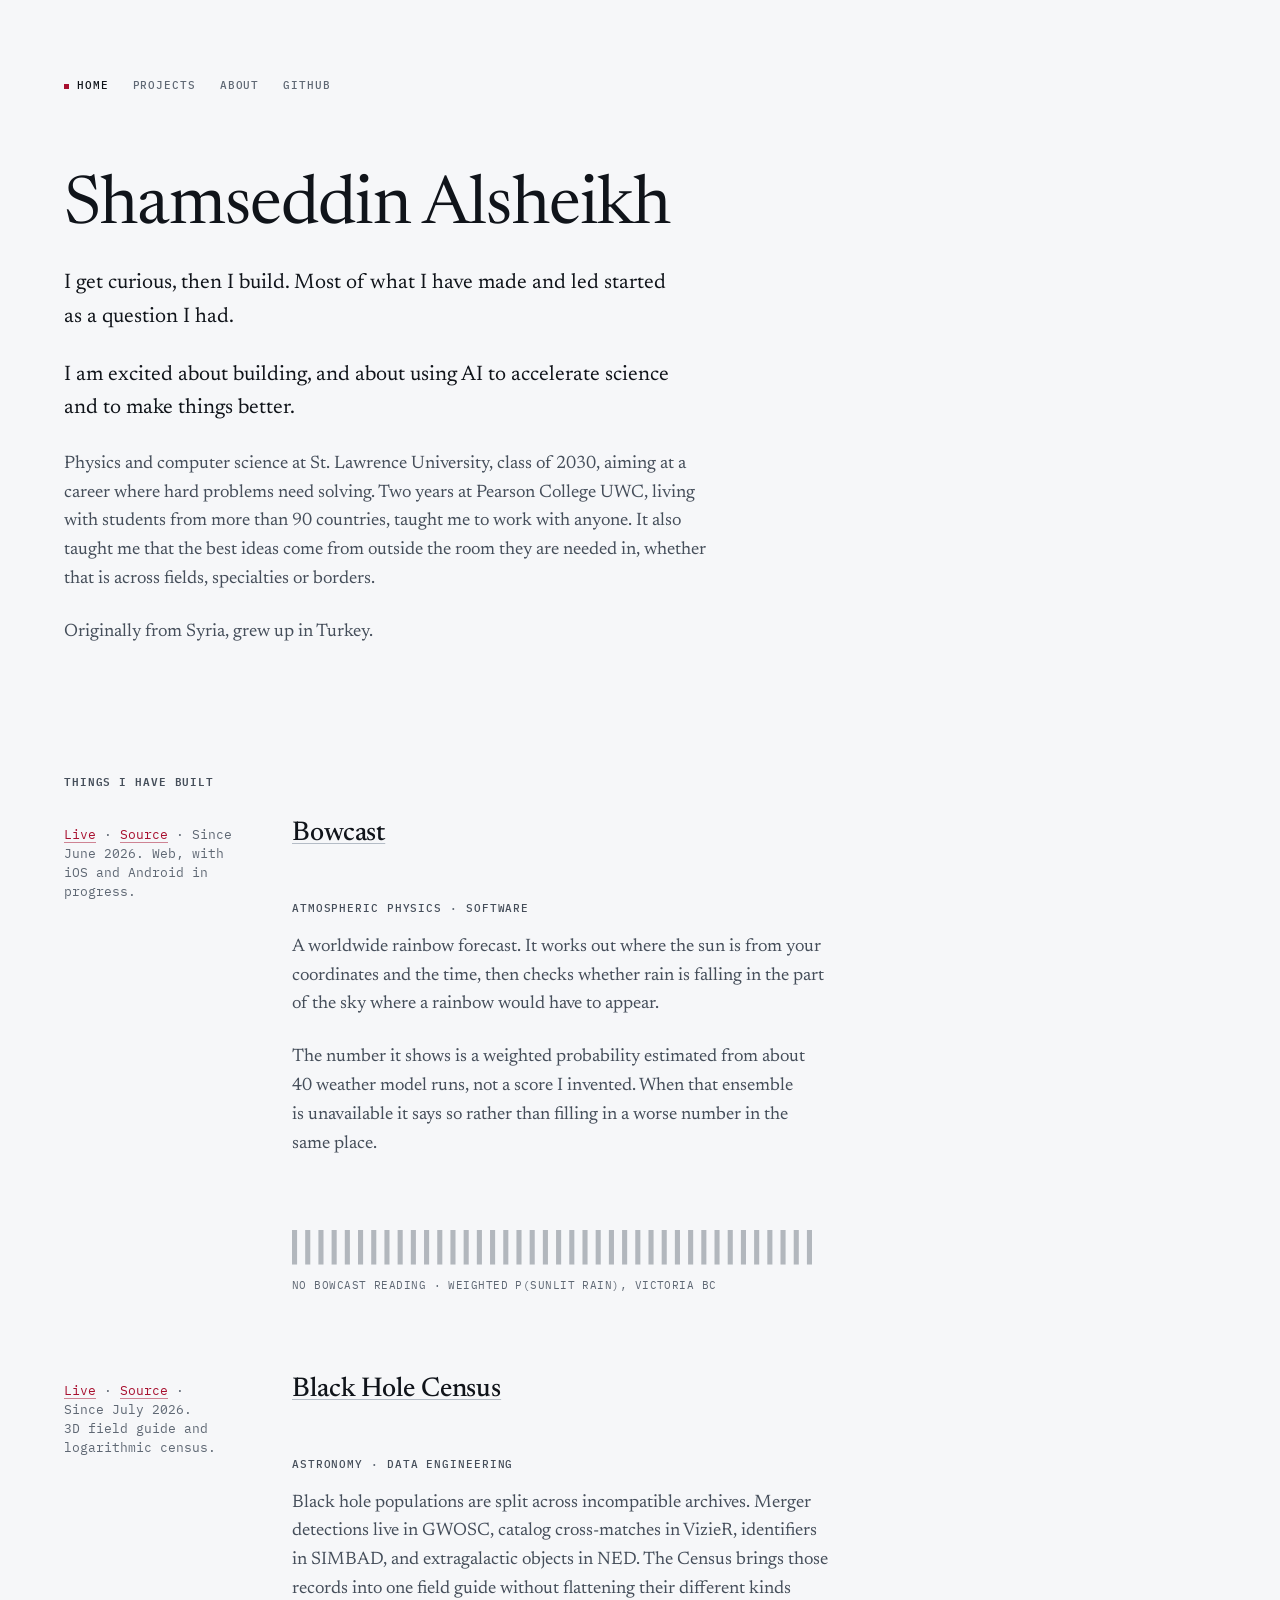
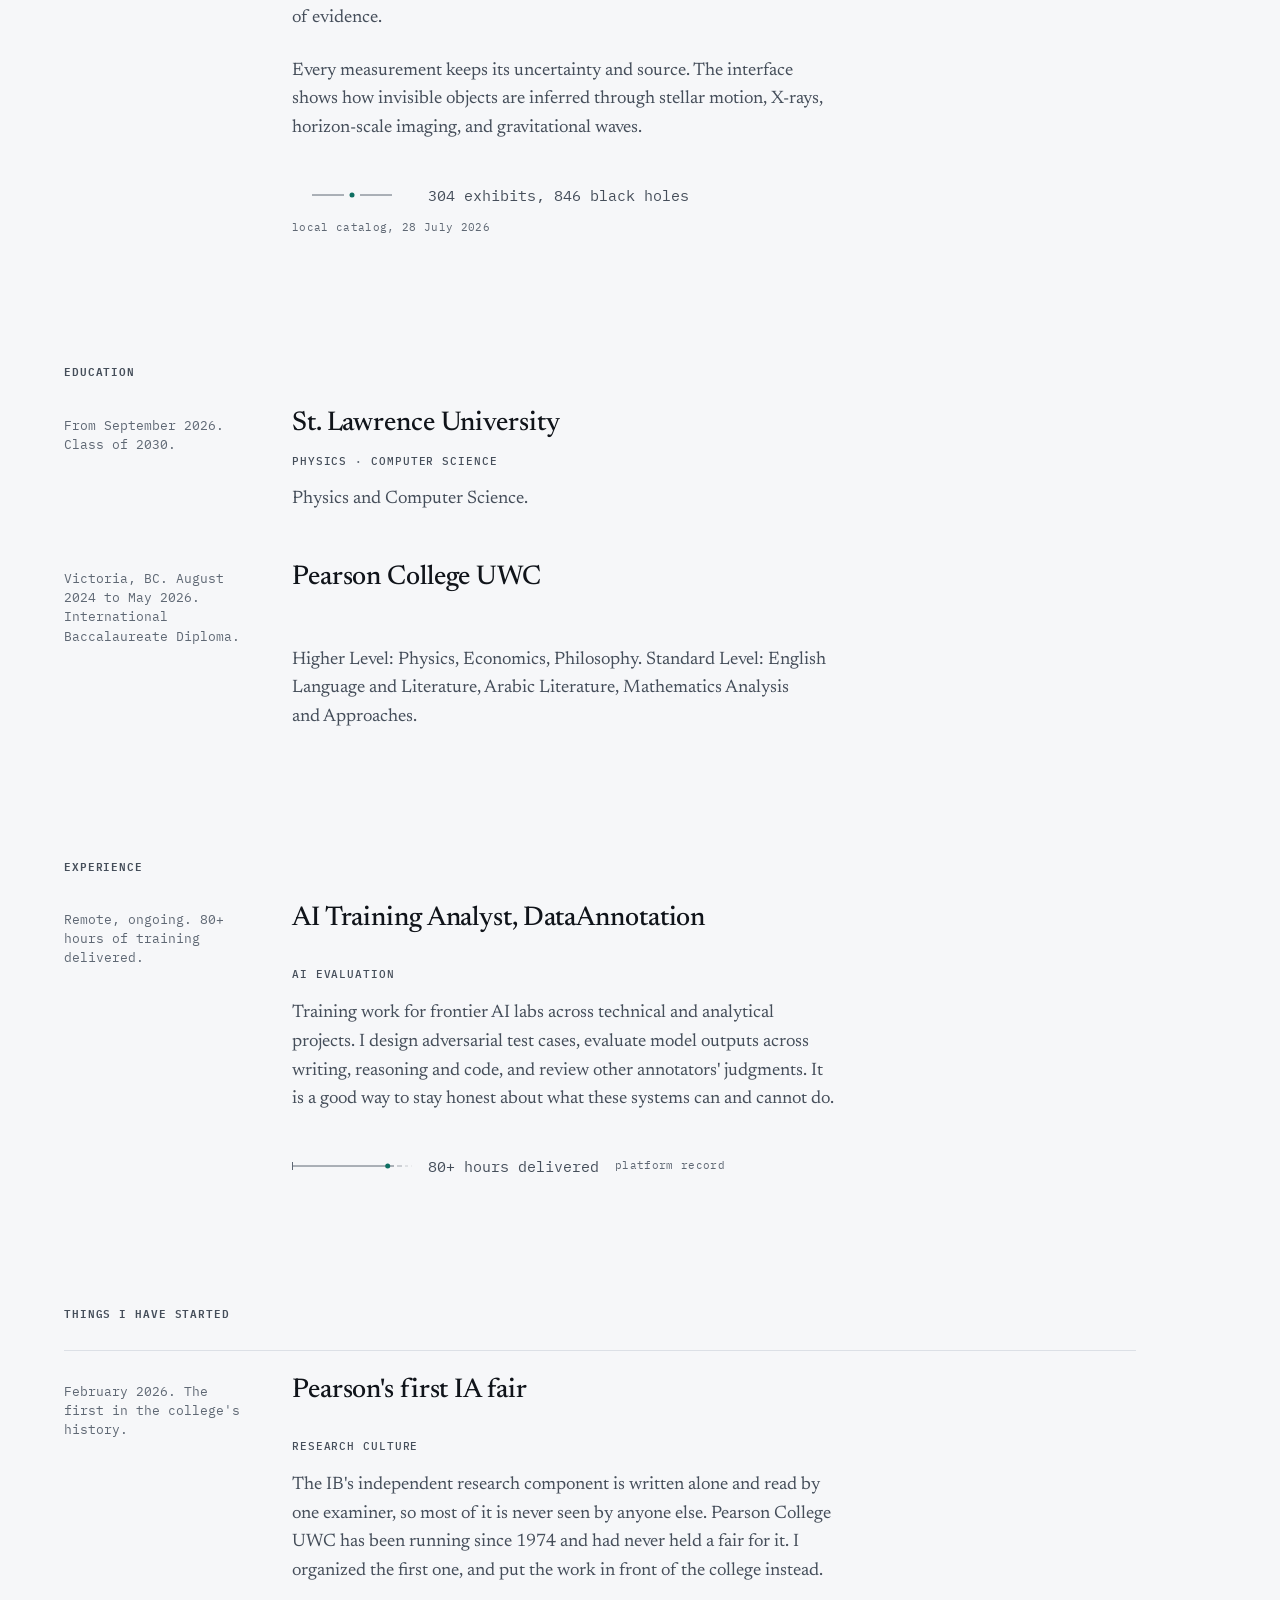
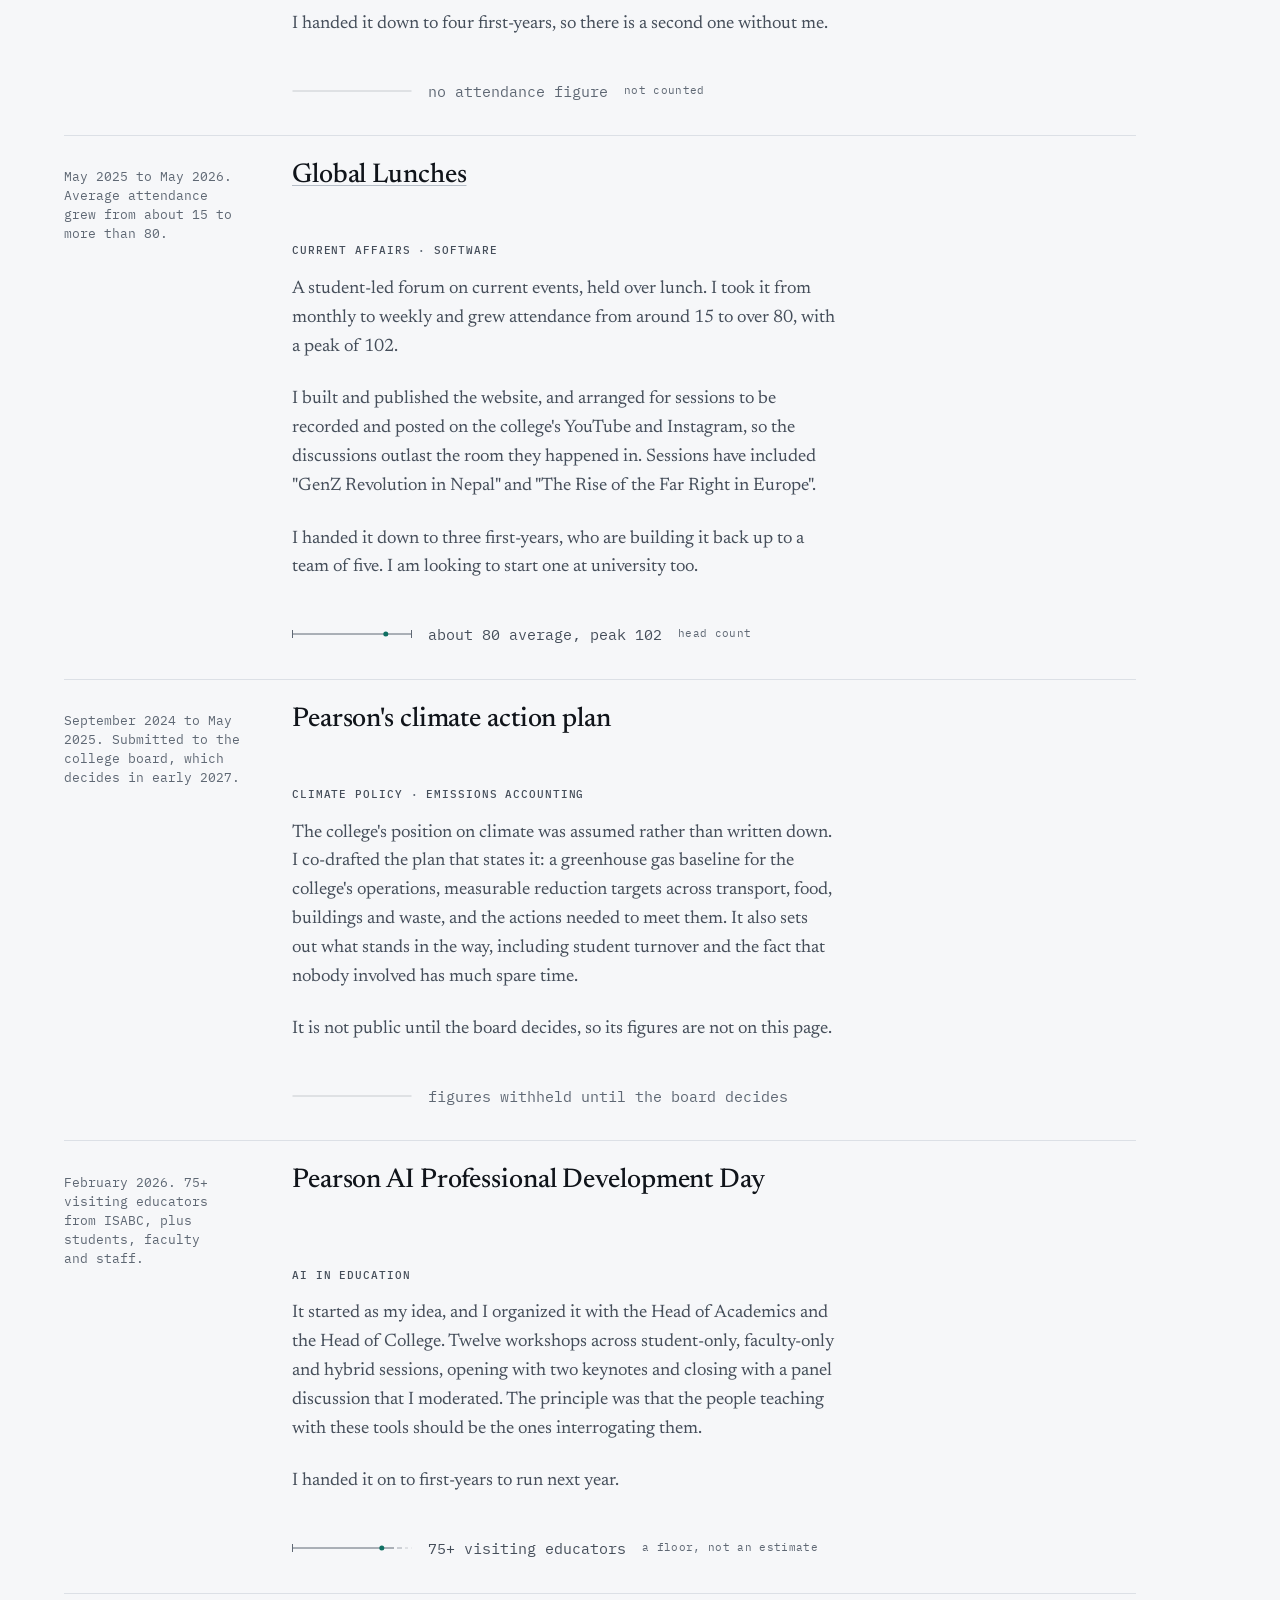
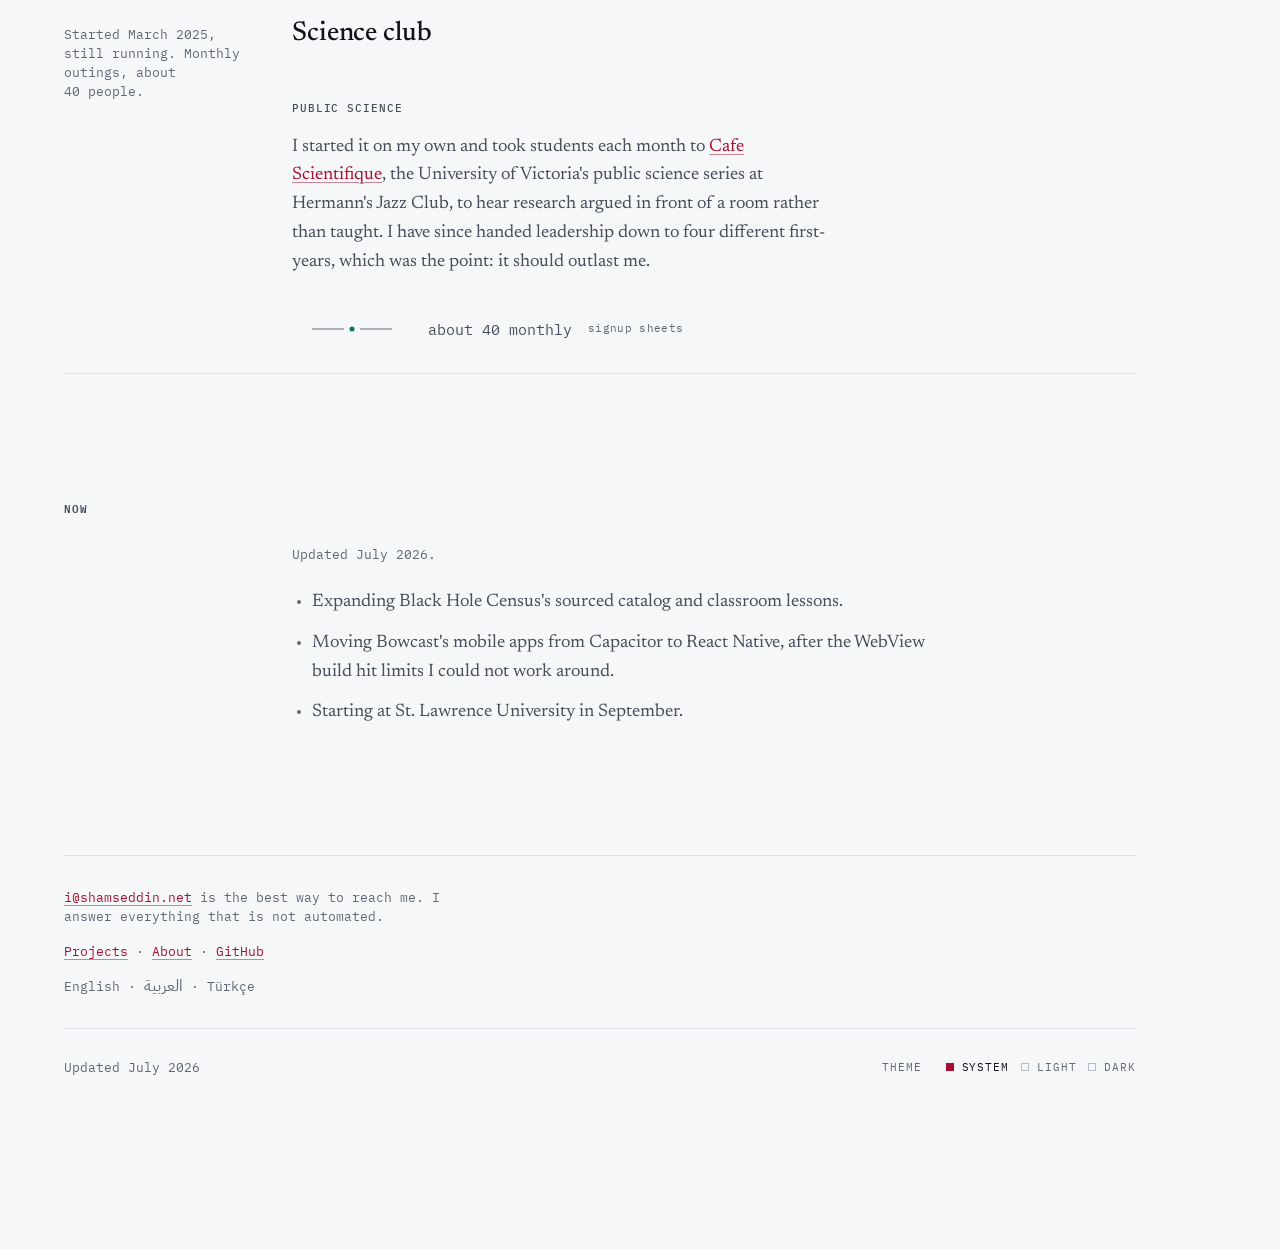
==== public/index.html @ 73555524 "Initial commit: shamseddin.net Static personal site: no framework, no build step, no dependencies. T" ====
<!-- @dsCard group="shamseddin.net" viewport="1200x900" name="Home" subtitle="Intro, the reading, built, started, work, now" -->
<!doctype html>
<html lang="en">
<head>
<meta charset="utf-8">
<meta name="viewport" content="width=device-width, initial-scale=1">
<title>Shamseddin Alsheikh</title>
<meta name="description" content="Shamseddin Alsheikh. I get curious, then I build. Physics and computer science at St. Lawrence University.">
<link rel="stylesheet" href="style.css">
<link rel="icon" href="assets/interval-mark.svg" type="image/svg+xml">
<script>try{var t=localStorage.getItem("theme");if(t&&t!=="system")document.documentElement.setAttribute("data-theme",t)}catch(e){}</script>

<meta property="og:type" content="profile">
<meta property="og:title" content="Shamseddin Alsheikh">
<meta property="og:description" content="I get curious, then I build. Most of what I have made and led started as a question I had.">
<meta property="og:url" content="https://shamseddin.net/">
<meta name="twitter:card" content="summary">

<script type="application/ld+json">
{
  "@context": "https://schema.org",
  "@type": "Person",
  "name": "Shamseddin Alsheikh",
  "url": "https://shamseddin.net/",
  "email": "mailto:i@shamseddin.net",
  "description": "I get curious, then I build. Physics and computer science at St. Lawrence University.",
  "alumniOf": [
    { "@type": "EducationalOrganization", "name": "Pearson College UWC" },
    { "@type": "CollegeOrUniversity", "name": "St. Lawrence University" }
  ],
  "knowsLanguage": ["en", "ar", "tr"],
  "sameAs": ["https://github.com/thesunnyshams"]
}
</script>
</head>
<body>

<main>

  <nav aria-label="Primary">
    <a href="index.html" aria-current="page"><span class="nav-dot" aria-hidden="true"></span>Home</a>
    <a href="projects.html">Projects</a>
    <a href="about.html">About</a>
    <a href="https://github.com/thesunnyshams">GitHub</a>
  </nav>

  <header class="intro" data-reveal-group>
    <h1>Shamseddin Alsheikh</h1>
    <p class="lede">
      I get curious, then I build. Most of what I have made and led started as a question I had.
    </p>

    <p class="lede lede--second">
      I am excited about building, and about using AI to accelerate science and to make things
      better.
    </p>
    <p>
      Physics and computer science at St. Lawrence University, class of 2030, aiming at a career
      where hard problems need solving. Two years at Pearson College UWC, living with students from
      more than 90 countries, taught me to work with anyone. It also taught me that the best ideas
      come from outside the room they are needed in, whether that is across fields, specialties or
      borders.
    </p>
    <p>
      Originally from Syria, grew up in Turkey.
    </p>
  </header>

  <!-- ============================================================
       PROJECTS: click-throughs. Each links out to where the thing
       actually lives. No hosted case-study pages.
       ============================================================ -->
  <section aria-labelledby="built">
    <h2 id="built" data-reveal>Things I have built</h2>

    <article class="project" data-reveal-group>
      <h3><a href="projects.html?project=bowcast#viewer">Bowcast</a></h3>
      <p class="meta">
        <a href="https://bowcast.app">Live</a>
        <span aria-hidden="true">&middot;</span>
        <a href="https://github.com/thesunnyshams/bowcast-web">Source</a>
        <span aria-hidden="true">&middot;</span>
        Since June 2026. Web, with iOS and Android in progress.
      </p>
      <p class="field"><span>Atmospheric physics</span><span class="field-sep" aria-hidden="true">&middot;</span><span>Software</span></p>
      <p>
        A worldwide rainbow forecast. It works out where the sun is from your coordinates and the
        time, then checks whether rain is falling in the part of the sky where a rainbow would have
        to appear.
      </p>
      <p>
        The number it shows is a weighted probability estimated from about 40 weather model runs,
        not a score I invented. When that ensemble is unavailable it says so rather than filling in
        a worse number in the same place.
      </p>
      <!-- Bowcast's own output, reported where Bowcast is described rather than
           under his name: one project is not the whole person. Complete as inline
           SVG with no JavaScript, and wired to nothing yet, so it renders the state
           Bowcast itself renders when the ensemble is unavailable. -->
        <figure class="reading reading--absent" id="reading" aria-labelledby="reading-label">
        <svg class="reading-ticks reading-ticks--wide" viewBox="0 0 512 34" aria-hidden="true">
          <rect class="tick" x="0" y="0" width="5" height="34"/><rect class="tick" x="13" y="0" width="5" height="34"/><rect class="tick" x="26" y="0" width="5" height="34"/><rect class="tick" x="39" y="0" width="5" height="34"/><rect class="tick" x="52" y="0" width="5" height="34"/><rect class="tick" x="65" y="0" width="5" height="34"/><rect class="tick" x="78" y="0" width="5" height="34"/><rect class="tick" x="91" y="0" width="5" height="34"/><rect class="tick" x="104" y="0" width="5" height="34"/><rect class="tick" x="117" y="0" width="5" height="34"/><rect class="tick" x="130" y="0" width="5" height="34"/><rect class="tick" x="143" y="0" width="5" height="34"/><rect class="tick" x="156" y="0" width="5" height="34"/><rect class="tick" x="169" y="0" width="5" height="34"/><rect class="tick" x="182" y="0" width="5" height="34"/><rect class="tick" x="195" y="0" width="5" height="34"/><rect class="tick" x="208" y="0" width="5" height="34"/><rect class="tick" x="221" y="0" width="5" height="34"/><rect class="tick" x="234" y="0" width="5" height="34"/><rect class="tick" x="247" y="0" width="5" height="34"/><rect class="tick" x="260" y="0" width="5" height="34"/><rect class="tick" x="273" y="0" width="5" height="34"/><rect class="tick" x="286" y="0" width="5" height="34"/><rect class="tick" x="299" y="0" width="5" height="34"/><rect class="tick" x="312" y="0" width="5" height="34"/><rect class="tick" x="325" y="0" width="5" height="34"/><rect class="tick" x="338" y="0" width="5" height="34"/><rect class="tick" x="351" y="0" width="5" height="34"/><rect class="tick" x="364" y="0" width="5" height="34"/><rect class="tick" x="377" y="0" width="5" height="34"/><rect class="tick" x="390" y="0" width="5" height="34"/><rect class="tick" x="403" y="0" width="5" height="34"/><rect class="tick" x="416" y="0" width="5" height="34"/><rect class="tick" x="429" y="0" width="5" height="34"/><rect class="tick" x="442" y="0" width="5" height="34"/><rect class="tick" x="455" y="0" width="5" height="34"/><rect class="tick" x="468" y="0" width="5" height="34"/><rect class="tick" x="481" y="0" width="5" height="34"/><rect class="tick" x="494" y="0" width="5" height="34"/><rect class="tick" x="507" y="0" width="5" height="34"/>
        </svg>
        <svg class="reading-ticks reading-ticks--stacked" viewBox="0 0 252 78" aria-hidden="true">
          <rect class="tick" x="0" y="0" width="5" height="34"/><rect class="tick" x="13" y="0" width="5" height="34"/><rect class="tick" x="26" y="0" width="5" height="34"/><rect class="tick" x="39" y="0" width="5" height="34"/><rect class="tick" x="52" y="0" width="5" height="34"/><rect class="tick" x="65" y="0" width="5" height="34"/><rect class="tick" x="78" y="0" width="5" height="34"/><rect class="tick" x="91" y="0" width="5" height="34"/><rect class="tick" x="104" y="0" width="5" height="34"/><rect class="tick" x="117" y="0" width="5" height="34"/><rect class="tick" x="130" y="0" width="5" height="34"/><rect class="tick" x="143" y="0" width="5" height="34"/><rect class="tick" x="156" y="0" width="5" height="34"/><rect class="tick" x="169" y="0" width="5" height="34"/><rect class="tick" x="182" y="0" width="5" height="34"/><rect class="tick" x="195" y="0" width="5" height="34"/><rect class="tick" x="208" y="0" width="5" height="34"/><rect class="tick" x="221" y="0" width="5" height="34"/><rect class="tick" x="234" y="0" width="5" height="34"/><rect class="tick" x="247" y="0" width="5" height="34"/><rect class="tick" x="0" y="44" width="5" height="34"/><rect class="tick" x="13" y="44" width="5" height="34"/><rect class="tick" x="26" y="44" width="5" height="34"/><rect class="tick" x="39" y="44" width="5" height="34"/><rect class="tick" x="52" y="44" width="5" height="34"/><rect class="tick" x="65" y="44" width="5" height="34"/><rect class="tick" x="78" y="44" width="5" height="34"/><rect class="tick" x="91" y="44" width="5" height="34"/><rect class="tick" x="104" y="44" width="5" height="34"/><rect class="tick" x="117" y="44" width="5" height="34"/><rect class="tick" x="130" y="44" width="5" height="34"/><rect class="tick" x="143" y="44" width="5" height="34"/><rect class="tick" x="156" y="44" width="5" height="34"/><rect class="tick" x="169" y="44" width="5" height="34"/><rect class="tick" x="182" y="44" width="5" height="34"/><rect class="tick" x="195" y="44" width="5" height="34"/><rect class="tick" x="208" y="44" width="5" height="34"/><rect class="tick" x="221" y="44" width="5" height="34"/><rect class="tick" x="234" y="44" width="5" height="34"/><rect class="tick" x="247" y="44" width="5" height="34"/>
        </svg>
        <figcaption class="reading-label" id="reading-label" aria-live="polite">
          No Bowcast reading &middot; weighted P(sunlit rain), Victoria BC
        </figcaption>
      </figure>
    </article>

    <article class="project" data-reveal-group>
      <h3><a href="projects.html?project=black-hole-census#viewer">Black Hole Census</a></h3>
      <p class="meta">
        <a href="https://thesunnyshams.github.io/black-hole-census/">Live</a>
        <span aria-hidden="true">&middot;</span>
        <a href="https://github.com/thesunnyshams/black-hole-census">Source</a>
        <span aria-hidden="true">&middot;</span>
        Since July 2026. 3D field guide and logarithmic census.
      </p>
      <p class="field"><span>Astronomy</span><span class="field-sep" aria-hidden="true">&middot;</span><span>Data engineering</span></p>
      <p>
        Black hole populations are split across incompatible archives. Merger detections live in
        GWOSC, catalog cross-matches in VizieR, identifiers in SIMBAD, and extragalactic objects in
        NED. The Census brings those records into one field guide without flattening their different
        kinds of evidence.
      </p>
      <p>
        Every measurement keeps its uncertainty and source. The interface shows how invisible
        objects are inferred through stellar motion, X-rays, horizon-scale imaging, and
        gravitational waves.
      </p>
    <p class="figure"><svg class="mark mark--point" viewBox="0 0 120 24" preserveAspectRatio="none" aria-hidden="true"><line class="mark-rule" vector-effect="non-scaling-stroke" x1="20" y1="12" x2="52" y2="12"/><line class="mark-rule" vector-effect="non-scaling-stroke" x1="68" y1="12" x2="100" y2="12"/><circle class="mark-point" cx="60" cy="12" r="2.5"/></svg><span class="figure-value">304 exhibits, 846 black holes</span><span class="figure-source">local catalog, 28 July 2026</span></p>
</article>
  </section>

  <section aria-labelledby="education">
    <h2 id="education" data-reveal>Education</h2>
    <article class="entry" data-reveal-group>
      <h3>St. Lawrence University</h3>
      <p class="meta">From September 2026. Class of 2030.</p>
      <p class="field"><span>Physics</span><span class="field-sep" aria-hidden="true">&middot;</span><span>Computer science</span></p>
      <p>Physics and Computer Science.</p>
    </article>
    <article class="entry" data-reveal-group>
      <h3>Pearson College UWC</h3>
      <p class="meta">Victoria, BC. August 2024 to May 2026. International Baccalaureate Diploma.</p>
      <p>
        Higher Level: Physics, Economics, Philosophy. Standard Level: English Language and
        Literature, Arabic Literature, Mathematics Analysis and Approaches.
      </p>
    </article>
  </section>

  <section aria-labelledby="work">
    <h2 id="work" data-reveal>Experience</h2>
    <article class="entry" data-reveal-group>
      <h3>AI Training Analyst, DataAnnotation</h3>
      <p class="meta">Remote, ongoing. 80+ hours of training delivered.</p>
      <p class="field"><span>AI evaluation</span></p>
      <p>
        Training work for frontier AI labs across technical and analytical projects. I design
        adversarial test cases, evaluate model outputs across writing, reasoning and code, and
        review other annotators' judgments. It is a good way to stay honest about what these systems
        can and cannot do.
      </p>
    <p class="figure"><svg class="mark mark--bound" viewBox="0 0 120 24" preserveAspectRatio="none" aria-hidden="true"><line class="mark-cap" vector-effect="non-scaling-stroke" x1="0.5" y1="8" x2="0.5" y2="16"/><line class="mark-rule" vector-effect="non-scaling-stroke" x1="0.5" y1="12" x2="102" y2="12"/><line class="mark-rule" vector-effect="non-scaling-stroke" x1="105" y1="12" x2="110" y2="12" opacity="0.55"/><line class="mark-rule" vector-effect="non-scaling-stroke" x1="113" y1="12" x2="116" y2="12" opacity="0.3"/><line class="mark-rule" vector-effect="non-scaling-stroke" x1="119" y1="12" x2="120" y2="12" opacity="0.15"/><circle class="mark-point" cx="95.7" cy="12" r="2.5"/></svg><span class="figure-value">80+ hours delivered</span><span class="figure-source">platform record</span></p>
</article>
  </section>

  <!-- ============================================================
       THE RECORD: things started at Pearson. Rows do not share a
       scale: each mark is scaled within its own row only, and the
       magnitude stays in the numeral where it belongs.
       ============================================================ -->
  <section class="record" aria-labelledby="started">
    <h2 id="started" data-reveal>Things I have started</h2>

    <article class="entry" data-reveal-group>
      <h3>Pearson's first IA fair</h3>
      <p class="meta">February 2026. The first in the college's history.</p>
      <p class="field"><span>Research culture</span></p>
      <p>
        The IB's independent research component is written alone and read by one examiner, so most
        of it is never seen by anyone else. Pearson College UWC has been running since 1974 and had
        never held a fair for it. I organized the first one, and put the work in front of the
        college instead.
      </p>
      <p>
        I handed it down to four first-years, so there is a second one without me.
      </p>
    <p class="figure"><svg class="mark mark--unquantified" viewBox="0 0 120 24" preserveAspectRatio="none" aria-hidden="true"><line class="mark-rule" vector-effect="non-scaling-stroke" x1="0.5" y1="12" x2="119.5" y2="12"/></svg><span class="figure-value figure-value--absent">no attendance figure</span><span class="figure-source">not counted</span></p>
</article>

    <article class="entry" data-reveal-group>
      <h3><a href="https://globallunches.com">Global Lunches</a></h3>
      <p class="meta">May 2025 to May 2026. Average attendance grew from about 15 to more than 80.</p>
      <p class="field"><span>Current affairs</span><span class="field-sep" aria-hidden="true">&middot;</span><span>Software</span></p>
      <p>
        A student-led forum on current events, held over lunch. I took it from monthly to weekly and
        grew attendance from around 15 to over 80, with a peak of 102.
      </p>
      <p>
        I built and published the website, and arranged for sessions to be recorded and posted on
        the college's YouTube and Instagram, so the discussions outlast the room they happened in.
        Sessions have included "GenZ Revolution in Nepal" and "The Rise of the Far Right in Europe".
      </p>
      <p>
        I handed it down to three first-years, who are building it back up to a team of five. I am
        looking to start one at university too.
      </p>
    <p class="figure"><svg class="mark mark--interval" viewBox="0 0 120 24" preserveAspectRatio="none" aria-hidden="true"><line class="mark-cap" vector-effect="non-scaling-stroke" x1="0.5" y1="8" x2="0.5" y2="16"/><line class="mark-rule" vector-effect="non-scaling-stroke" x1="0.5" y1="12" x2="119.5" y2="12"/><line class="mark-cap" vector-effect="non-scaling-stroke" x1="119.5" y1="8" x2="119.5" y2="16"/><circle class="mark-point" cx="93.8" cy="12" r="2.5"/></svg><span class="figure-value">about 80 average, peak 102</span><span class="figure-source">head count</span></p>
</article>

    <article class="entry" data-reveal-group>
      <h3>Pearson's climate action plan</h3>
      <p class="meta">September 2024 to May 2025. Submitted to the college board, which decides in early 2027.</p>
      <p class="field"><span>Climate policy</span><span class="field-sep" aria-hidden="true">&middot;</span><span>Emissions accounting</span></p>
      <p>
        The college's position on climate was assumed rather than written down. I co-drafted the plan
        that states it: a greenhouse gas baseline for the college's operations, measurable reduction
        targets across transport, food, buildings and waste, and the actions needed to meet them. It
        also sets out what stands in the way, including student turnover and the fact that nobody
        involved has much spare time.
      </p>
      <p>
        It is not public until the board decides, so its figures are not on this page.
      </p>
    <p class="figure"><svg class="mark mark--unquantified" viewBox="0 0 120 24" preserveAspectRatio="none" aria-hidden="true"><line class="mark-rule" vector-effect="non-scaling-stroke" x1="0.5" y1="12" x2="119.5" y2="12"/></svg><span class="figure-value figure-value--absent">figures withheld until the board decides</span></p>
</article>

    <article class="entry" data-reveal-group>
      <h3>Pearson AI Professional Development Day</h3>
      <p class="meta">
        February 2026. 75+ visiting educators from ISABC, plus students, faculty and staff.
      </p>
      <p class="field"><span>AI in education</span></p>
      <p>
        It started as my idea, and I organized it with the Head of Academics and the Head of College.
        Twelve workshops across student-only, faculty-only and hybrid sessions, opening with two
        keynotes and closing with a panel discussion that I moderated. The principle was that the
        people teaching with these tools should be the ones interrogating them.
      </p>
      <p>
        I handed it on to first-years to run next year.
      </p>
    <p class="figure"><svg class="mark mark--bound" viewBox="0 0 120 24" preserveAspectRatio="none" aria-hidden="true"><line class="mark-cap" vector-effect="non-scaling-stroke" x1="0.5" y1="8" x2="0.5" y2="16"/><line class="mark-rule" vector-effect="non-scaling-stroke" x1="0.5" y1="12" x2="102" y2="12"/><line class="mark-rule" vector-effect="non-scaling-stroke" x1="105" y1="12" x2="110" y2="12" opacity="0.55"/><line class="mark-rule" vector-effect="non-scaling-stroke" x1="113" y1="12" x2="116" y2="12" opacity="0.3"/><line class="mark-rule" vector-effect="non-scaling-stroke" x1="119" y1="12" x2="120" y2="12" opacity="0.15"/><circle class="mark-point" cx="89.8" cy="12" r="2.5"/></svg><span class="figure-value">75+ visiting educators</span><span class="figure-source">a floor, not an estimate</span></p>
</article>

    <article class="entry" data-reveal-group>
      <h3>Science club</h3>
      <p class="meta">Started March 2025, still running. Monthly outings, about 40 people.</p>
      <p class="field"><span>Public science</span></p>
      <p>
        I started it on my own and took students each month to
        <a href="https://www.uvic.ca/science/donors/outreach/cafe-scientifique/index.php">Cafe
        Scientifique</a>, the University of Victoria's public science series at Hermann's Jazz Club,
        to hear research argued in front of a room rather than taught. I have since handed
        leadership down to four different first-years, which was the point: it should outlast me.
      </p>
    <p class="figure"><svg class="mark mark--point" viewBox="0 0 120 24" preserveAspectRatio="none" aria-hidden="true"><line class="mark-rule" vector-effect="non-scaling-stroke" x1="20" y1="12" x2="52" y2="12"/><line class="mark-rule" vector-effect="non-scaling-stroke" x1="68" y1="12" x2="100" y2="12"/><circle class="mark-point" cx="60" cy="12" r="2.5"/></svg><span class="figure-value">about 40 monthly</span><span class="figure-source">signup sheets</span></p>
</article>
  </section>

  <section aria-labelledby="now">
    <h2 id="now" data-reveal>Now</h2>
    <p class="meta" data-reveal>Updated <time datetime="2026-07">July 2026</time>.</p>
    <ul data-reveal>
      <li>Expanding Black Hole Census's sourced catalog and classroom lessons.</li>
      <li>Moving Bowcast's mobile apps from Capacitor to React Native, after the WebView build hit limits I could not work around.</li>
      <li>Starting at St. Lawrence University in September.</li>
    </ul>
  </section>

  <footer data-reveal-group>
    <p>
      <a href="mailto:i@shamseddin.net">i@shamseddin.net</a> is the best way to reach me.
      I answer everything that is not automated.
    </p>
    <p class="footer-links">
      <a href="projects.html">Projects</a>
      <span aria-hidden="true">&middot;</span>
      <a href="about.html">About</a>
      <span aria-hidden="true">&middot;</span>
      <a href="https://github.com/thesunnyshams">GitHub</a>
    </p>
    <p class="langs" lang="">English &middot; <span lang="ar" dir="rtl">&#1575;&#1604;&#1593;&#1585;&#1576;&#1610;&#1577;</span> &middot; <span lang="tr">T&uuml;rk&ccedil;e</span></p>
    <div class="footer-foot">
      <span class="footer-stamp">Updated <time datetime="2026-07">July 2026</time></span>
    <fieldset class="theme-toggle" id="theme-toggle">
      <legend>Theme</legend>
      <label class="theme-option theme-option--on"><input type="radio" name="theme" value="system" checked>System</label>
      <label class="theme-option"><input type="radio" name="theme" value="light">Light</label>
      <label class="theme-option"><input type="radio" name="theme" value="dark">Dark</label>
    </fieldset>
    </div>
    <script src="theme.js"></script>
    <script src="reading.js"></script>
    <script src="reveal.js"></script>
  </footer>

</main>

</body>
</html>
---- public/style.css ----
@import url("tokens/fonts.css");
@import url("tokens/colors.css");
@import url("tokens/typography.css");
@import url("tokens/spacing.css");
@import url("tokens/layout.css");
@import url("tokens/base.css");
@import url("tokens/marks.css");
@import url("tokens/patterns.css");
@import url("tokens/projects.css");
@import url("tokens/motion.css");
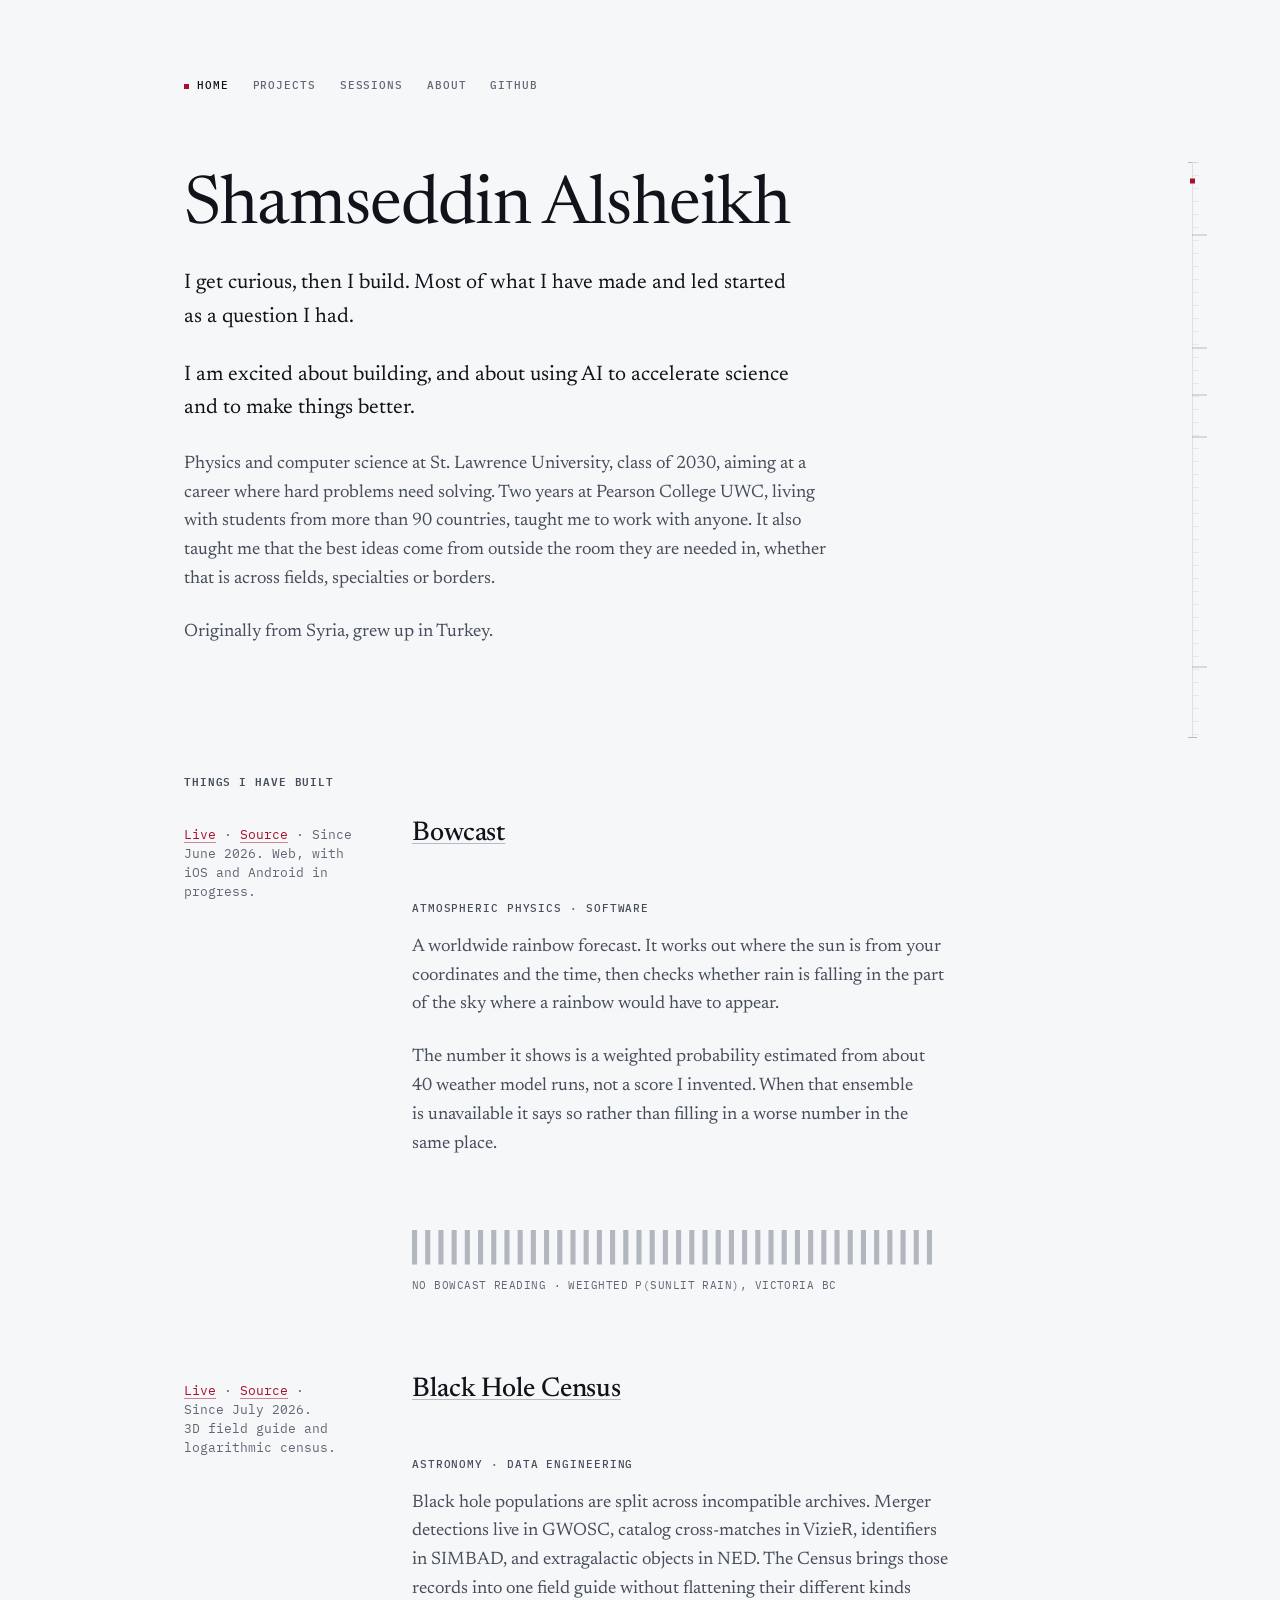
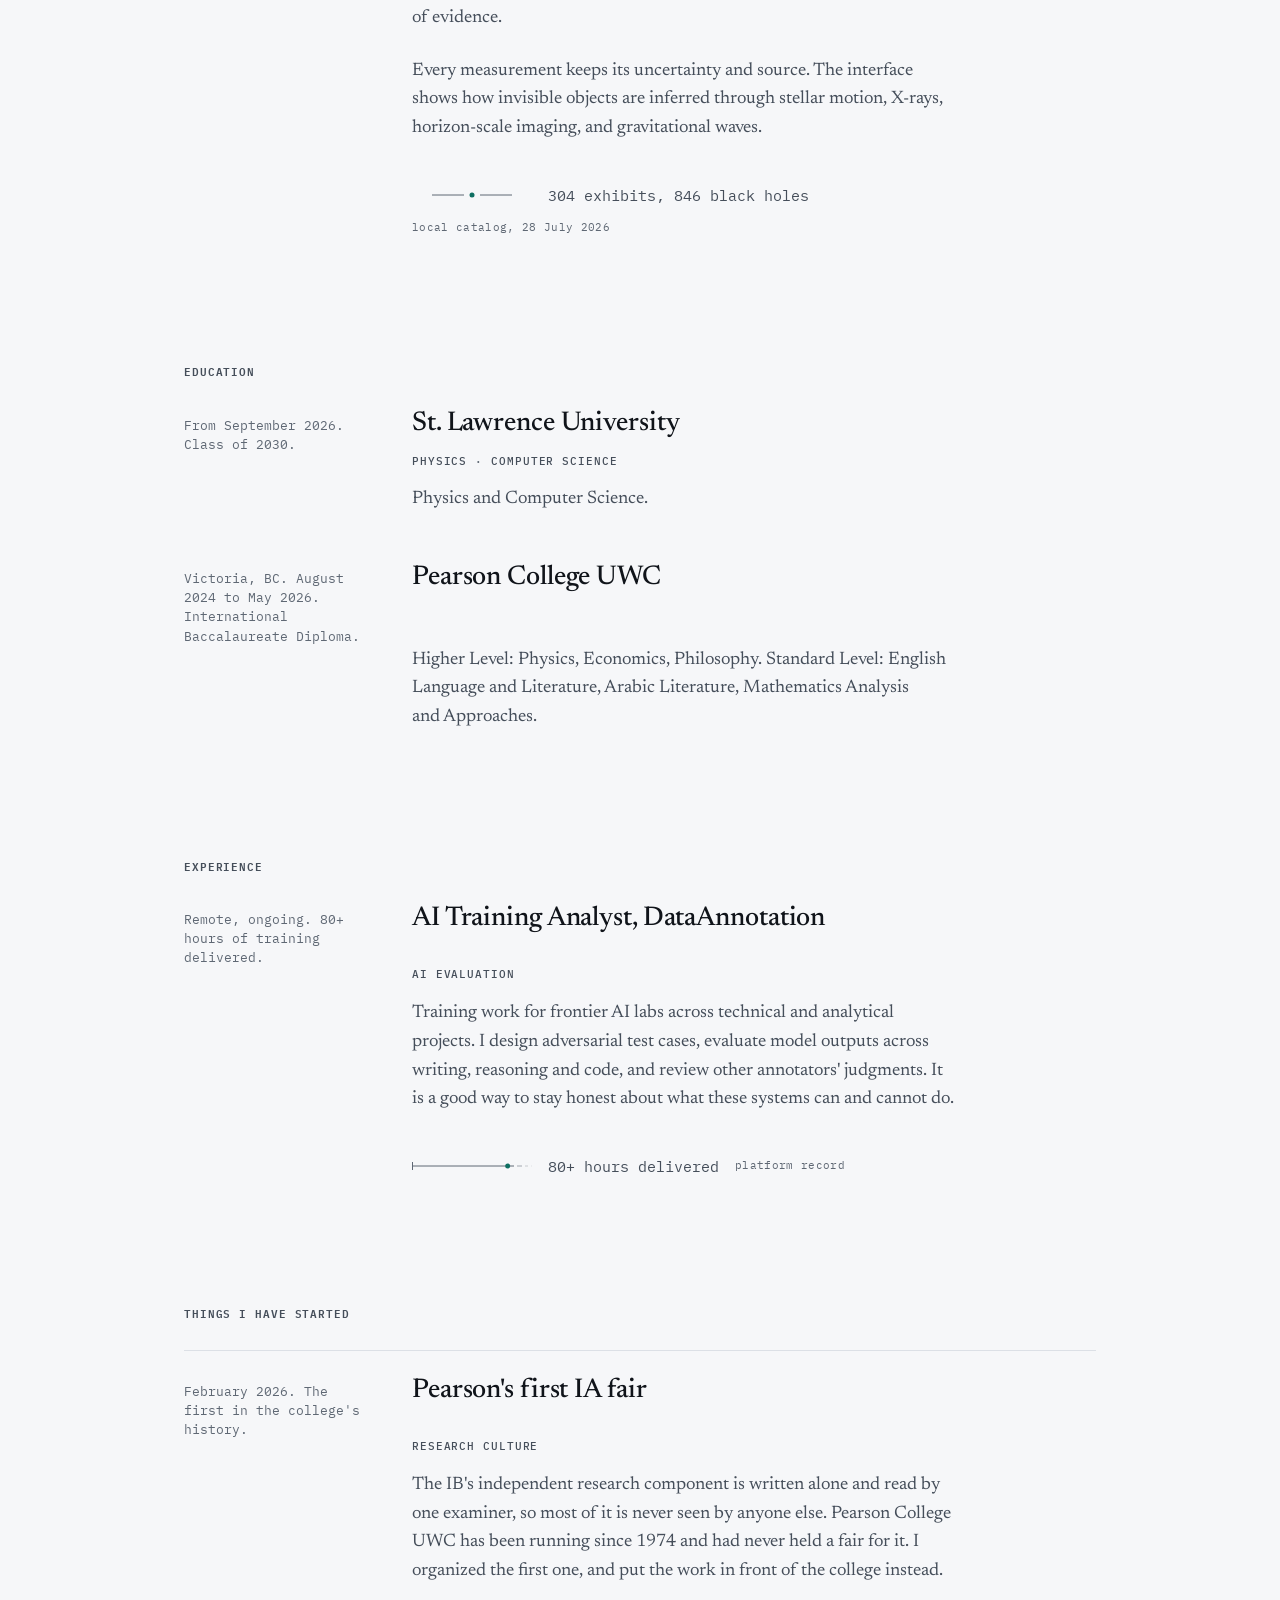
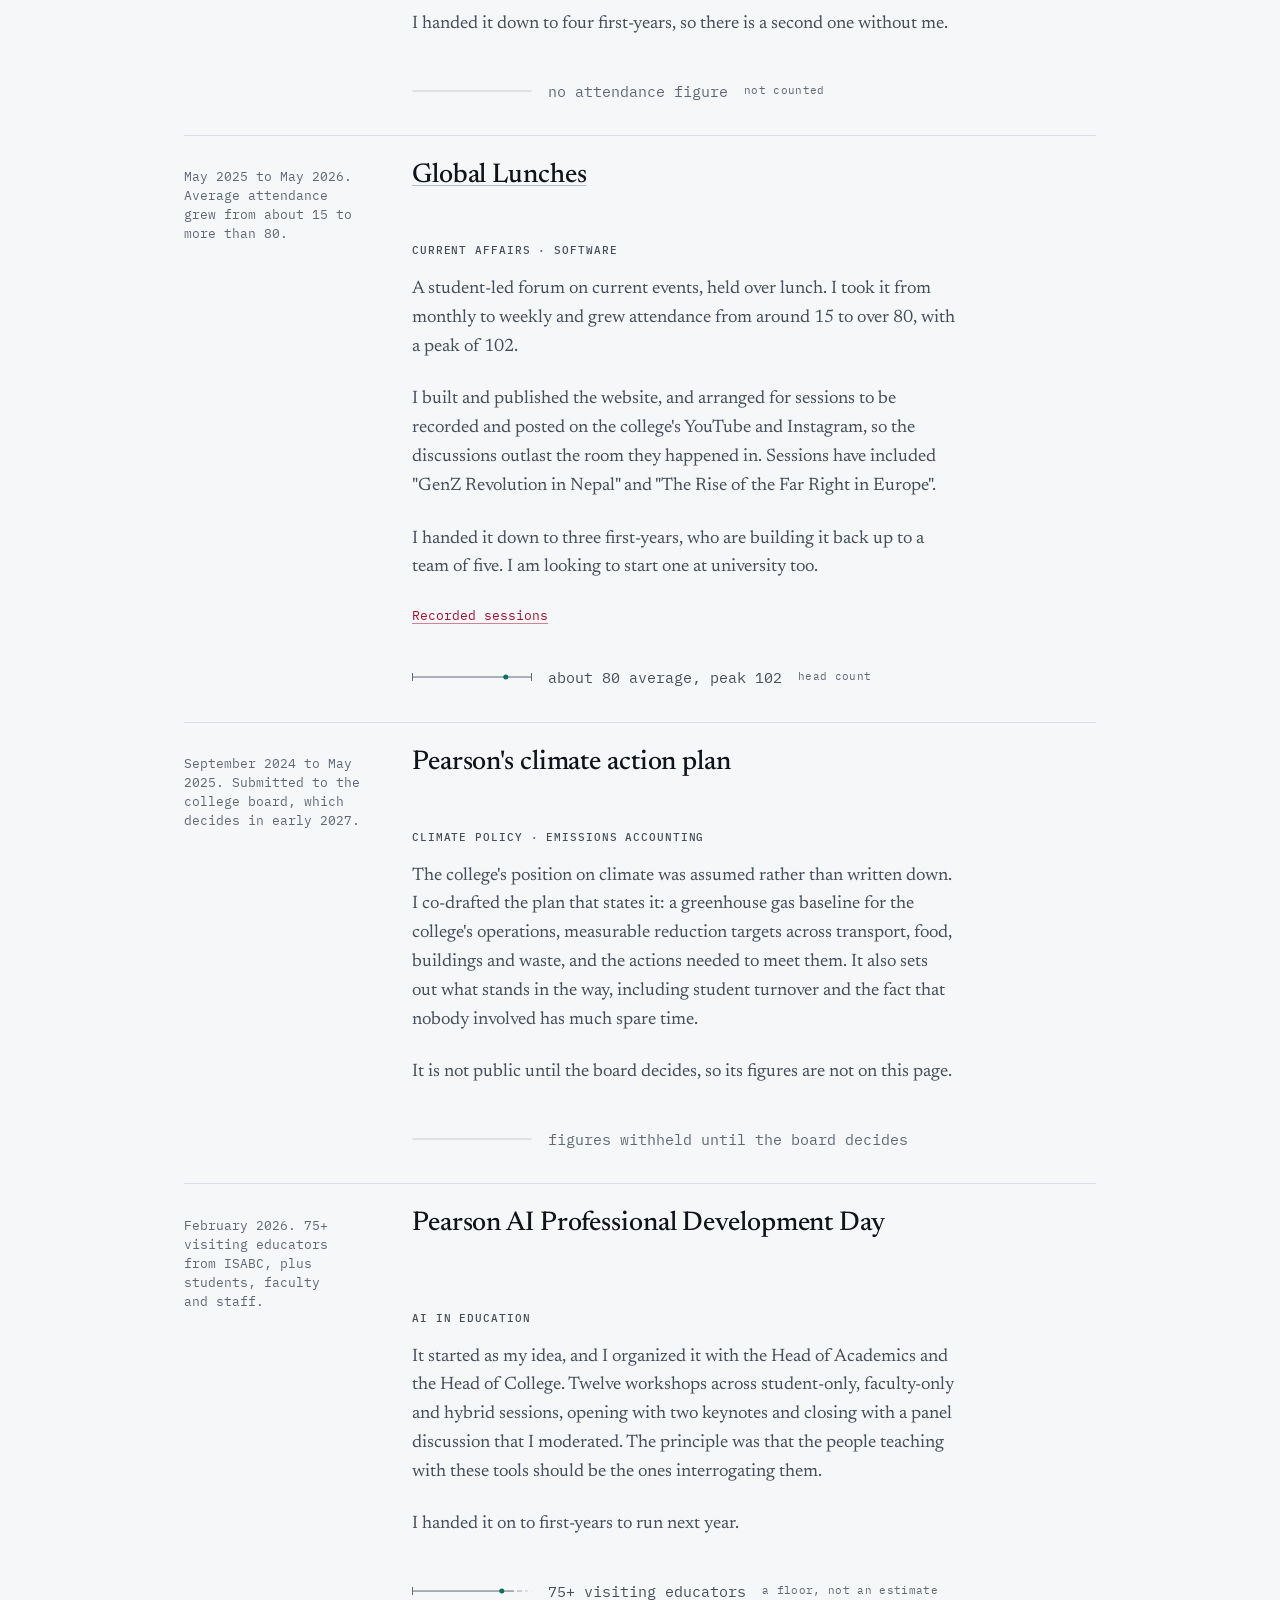
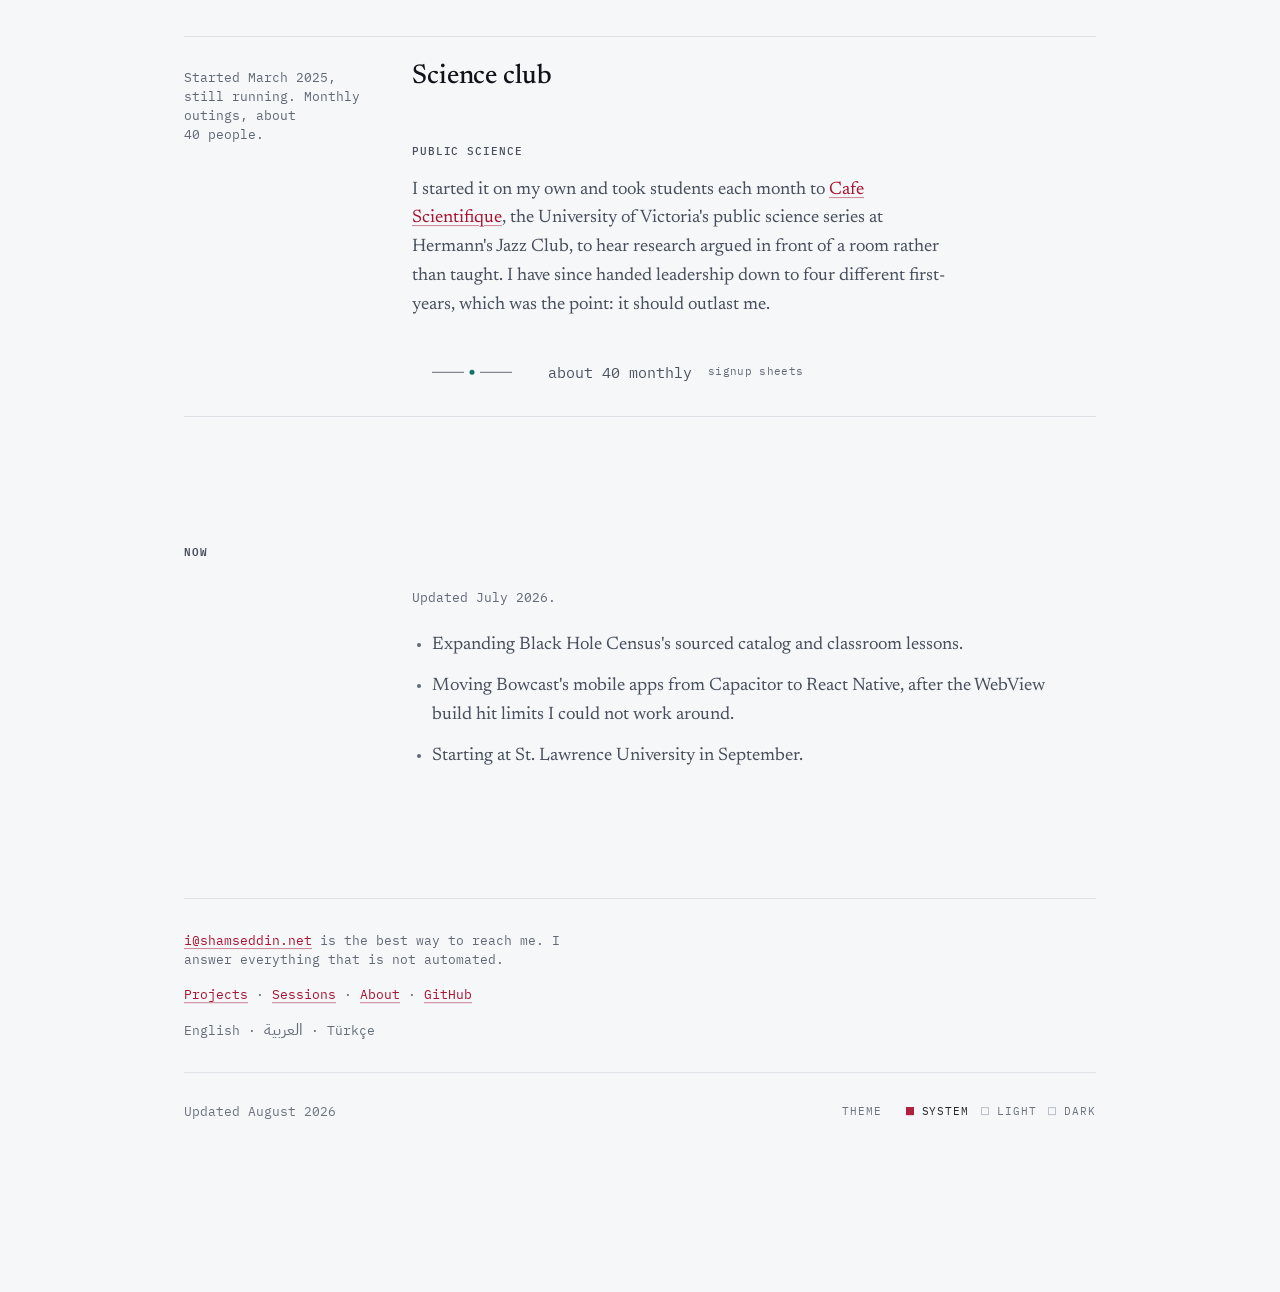
==== commit 43e8ca6e: "Add Sessions page, fix the open right field, move motion to GSAP Sessions: six recordings from Pears" ====
--- a/public/index.html
+++ b/public/index.html
@@ -40,6 +40,7 @@
   <nav aria-label="Primary">
     <a href="index.html" aria-current="page"><span class="nav-dot" aria-hidden="true"></span>Home</a>
     <a href="projects.html">Projects</a>
+    <a href="sessions.html">Sessions</a>
     <a href="about.html">About</a>
     <a href="https://github.com/thesunnyshams">GitHub</a>
   </nav>
@@ -210,6 +211,7 @@
         I handed it down to three first-years, who are building it back up to a team of five. I am
         looking to start one at university too.
       </p>
+      <p class="meta"><a href="sessions.html">Recorded sessions</a></p>
     <p class="figure"><svg class="mark mark--interval" viewBox="0 0 120 24" preserveAspectRatio="none" aria-hidden="true"><line class="mark-cap" vector-effect="non-scaling-stroke" x1="0.5" y1="8" x2="0.5" y2="16"/><line class="mark-rule" vector-effect="non-scaling-stroke" x1="0.5" y1="12" x2="119.5" y2="12"/><line class="mark-cap" vector-effect="non-scaling-stroke" x1="119.5" y1="8" x2="119.5" y2="16"/><circle class="mark-point" cx="93.8" cy="12" r="2.5"/></svg><span class="figure-value">about 80 average, peak 102</span><span class="figure-source">head count</span></p>
 </article>
 
@@ -281,13 +283,15 @@
     <p class="footer-links">
       <a href="projects.html">Projects</a>
       <span aria-hidden="true">&middot;</span>
+      <a href="sessions.html">Sessions</a>
+      <span aria-hidden="true">&middot;</span>
       <a href="about.html">About</a>
       <span aria-hidden="true">&middot;</span>
       <a href="https://github.com/thesunnyshams">GitHub</a>
     </p>
     <p class="langs" lang="">English &middot; <span lang="ar" dir="rtl">&#1575;&#1604;&#1593;&#1585;&#1576;&#1610;&#1577;</span> &middot; <span lang="tr">T&uuml;rk&ccedil;e</span></p>
     <div class="footer-foot">
-      <span class="footer-stamp">Updated <time datetime="2026-07">July 2026</time></span>
+      <span class="footer-stamp">Updated <time datetime="2026-08">August 2026</time></span>
     <fieldset class="theme-toggle" id="theme-toggle">
       <legend>Theme</legend>
       <label class="theme-option theme-option--on"><input type="radio" name="theme" value="system" checked>System</label>
@@ -297,7 +301,9 @@
     </div>
     <script src="theme.js"></script>
     <script src="reading.js"></script>
-    <script src="reveal.js"></script>
+    <script src="vendor/gsap.min.js"></script>
+    <script src="vendor/ScrollTrigger.min.js"></script>
+    <script src="motion.js"></script>
   </footer>
 
 </main>
--- a/public/style.css
+++ b/public/style.css
@@ -7,4 +7,6 @@
 @import url("tokens/marks.css");
 @import url("tokens/patterns.css");
 @import url("tokens/projects.css");
+@import url("tokens/sessions.css");
+@import url("tokens/field.css");
 @import url("tokens/motion.css");
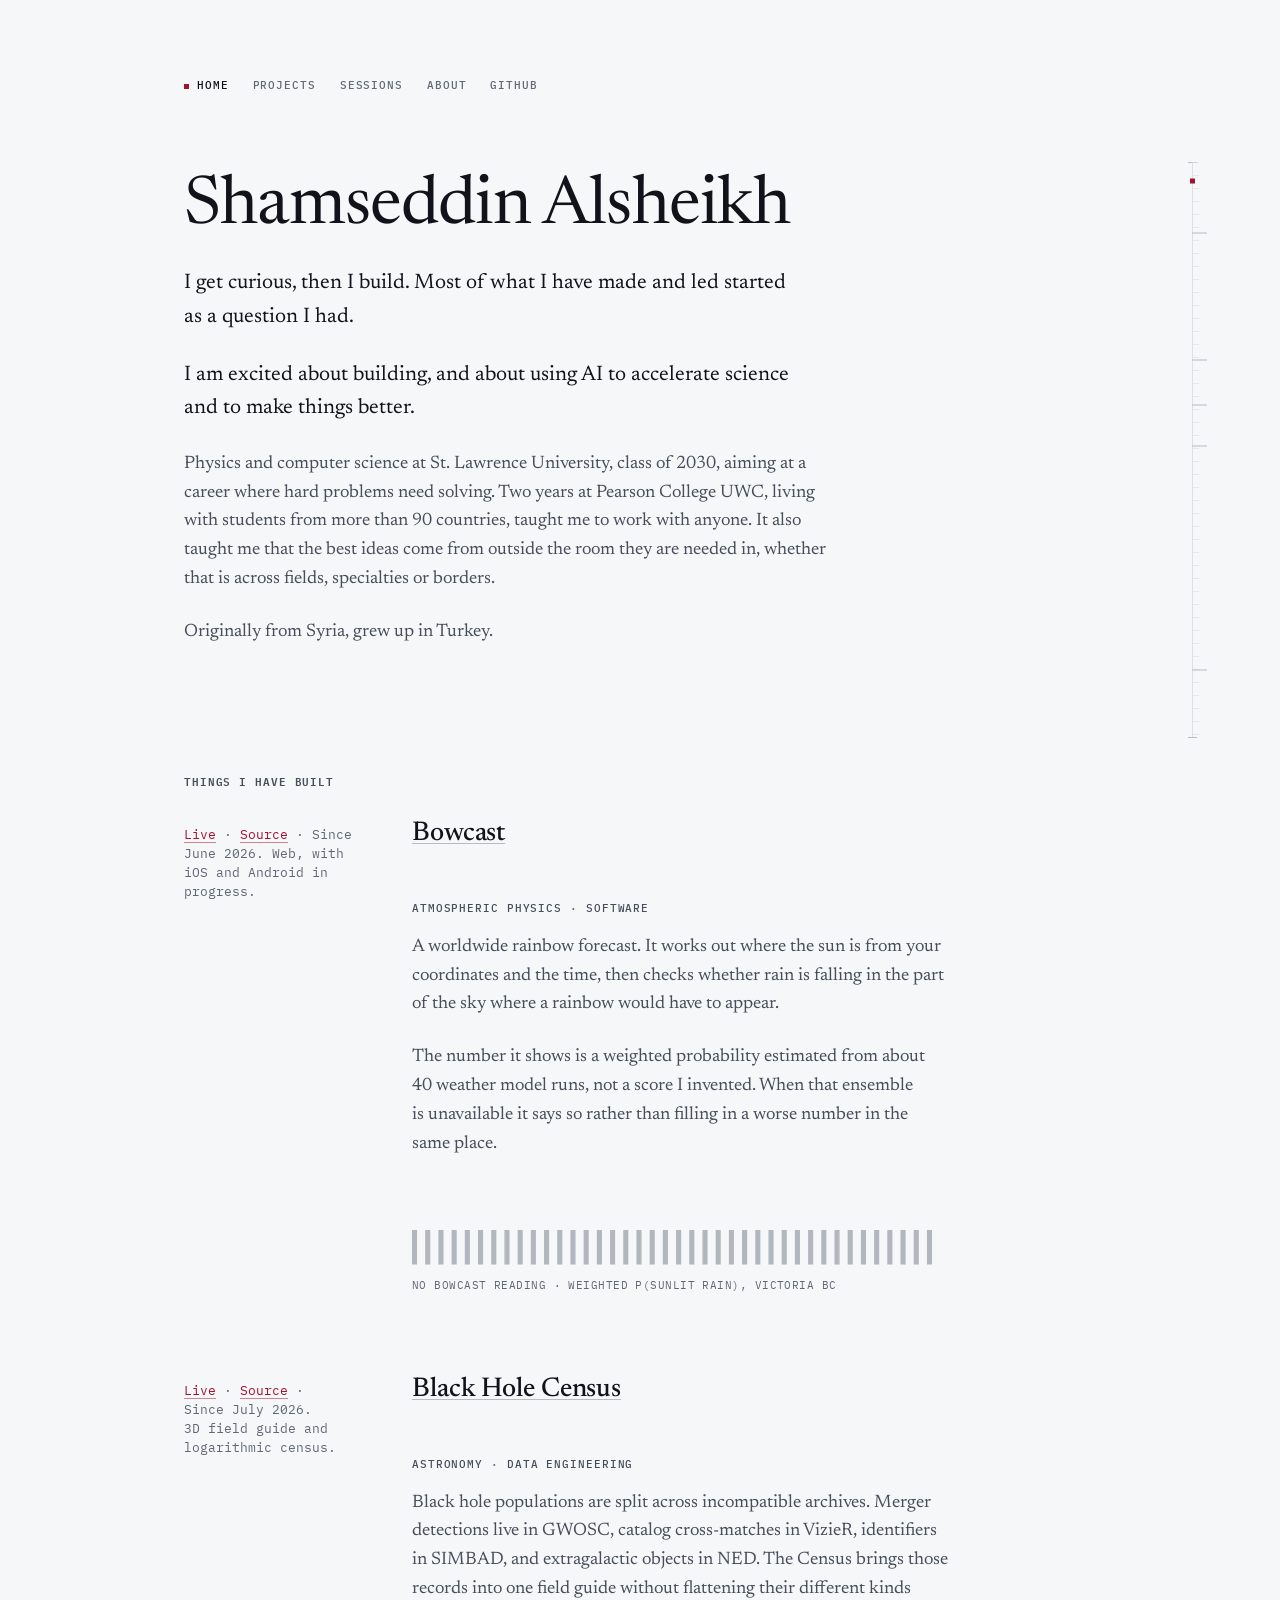
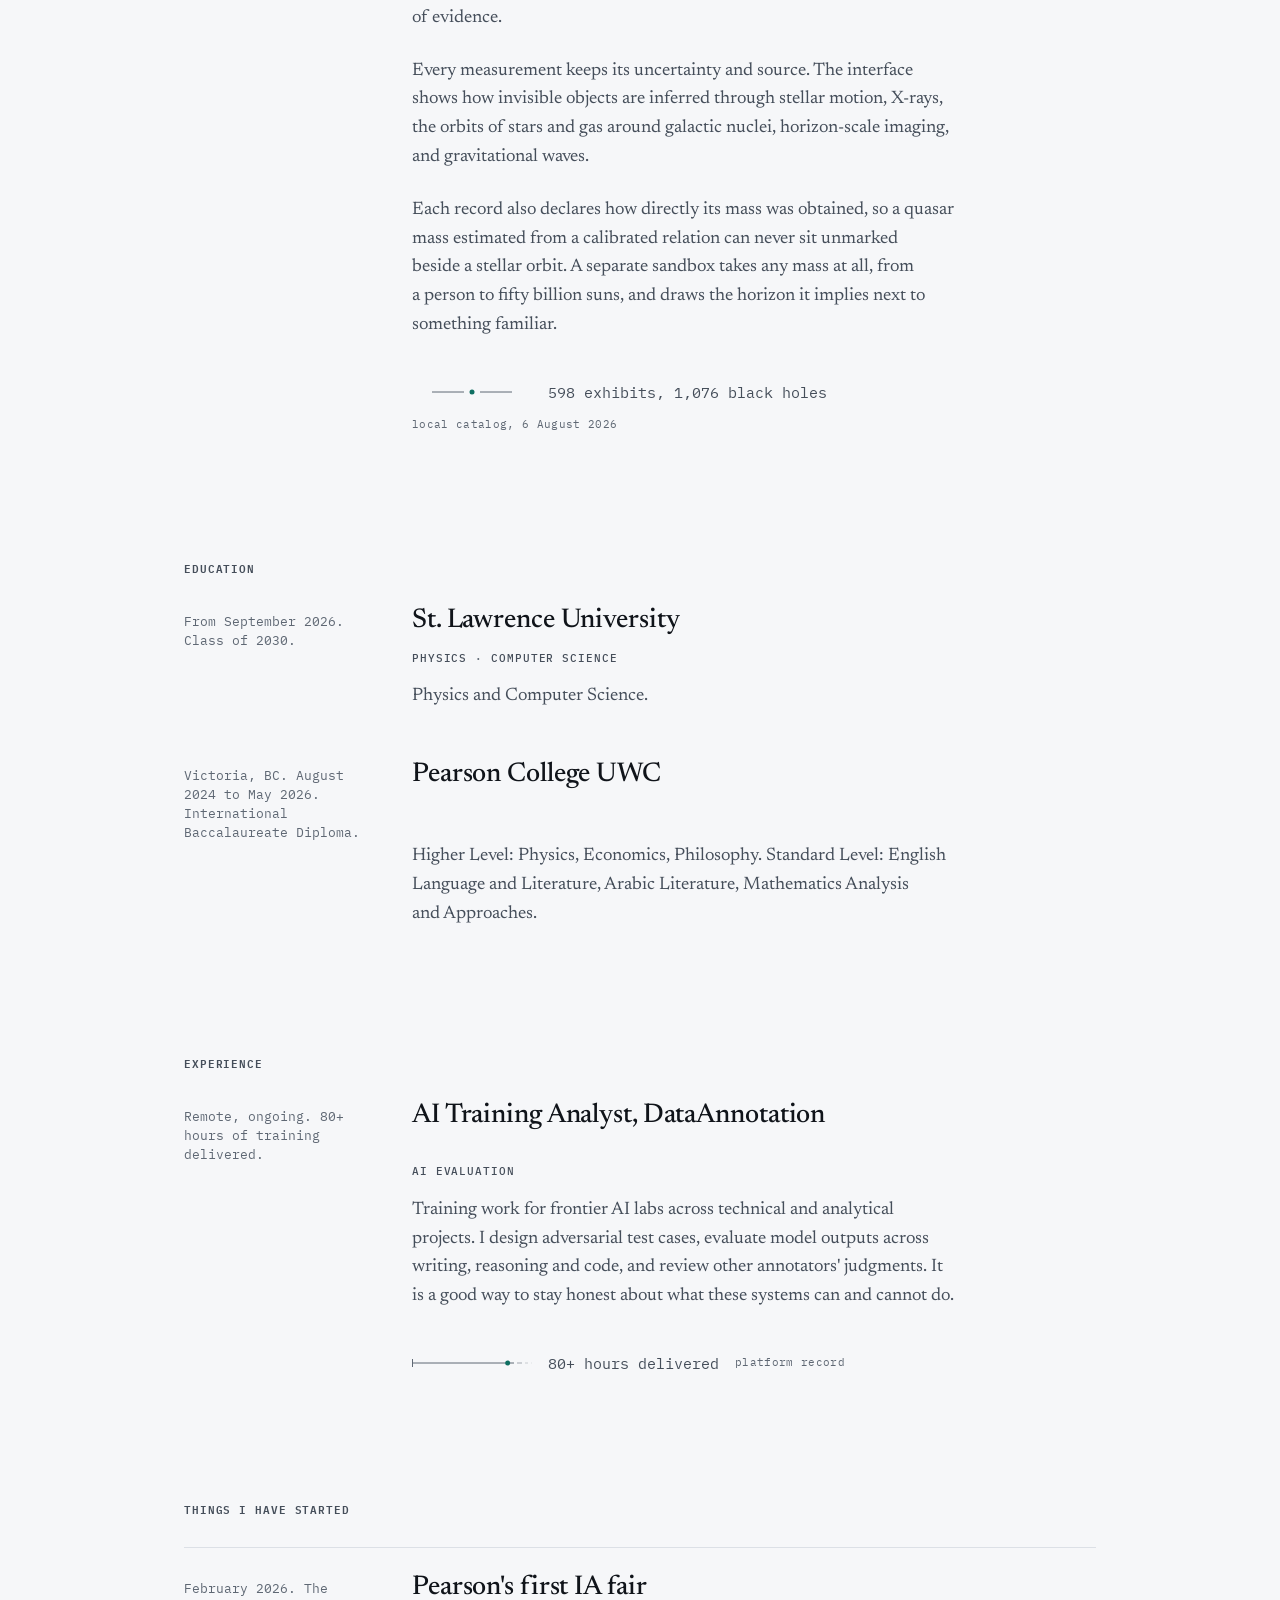
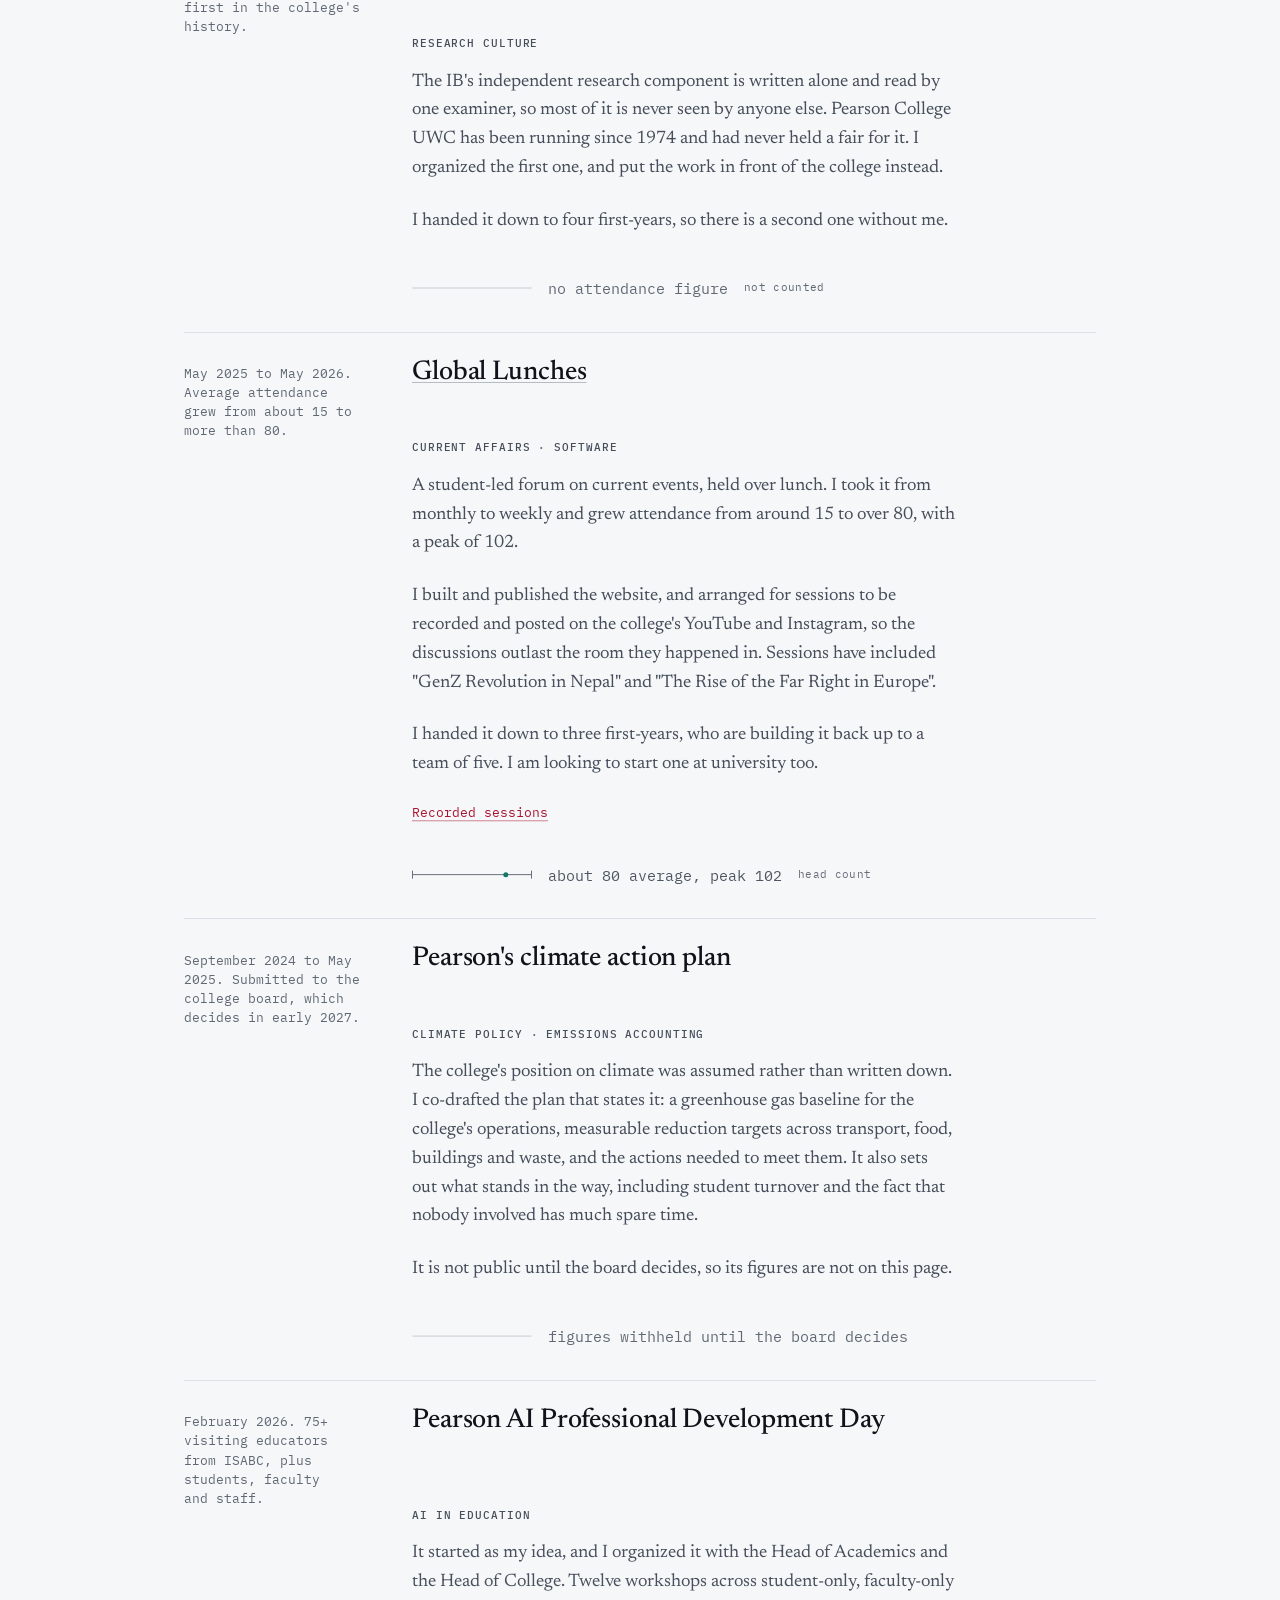
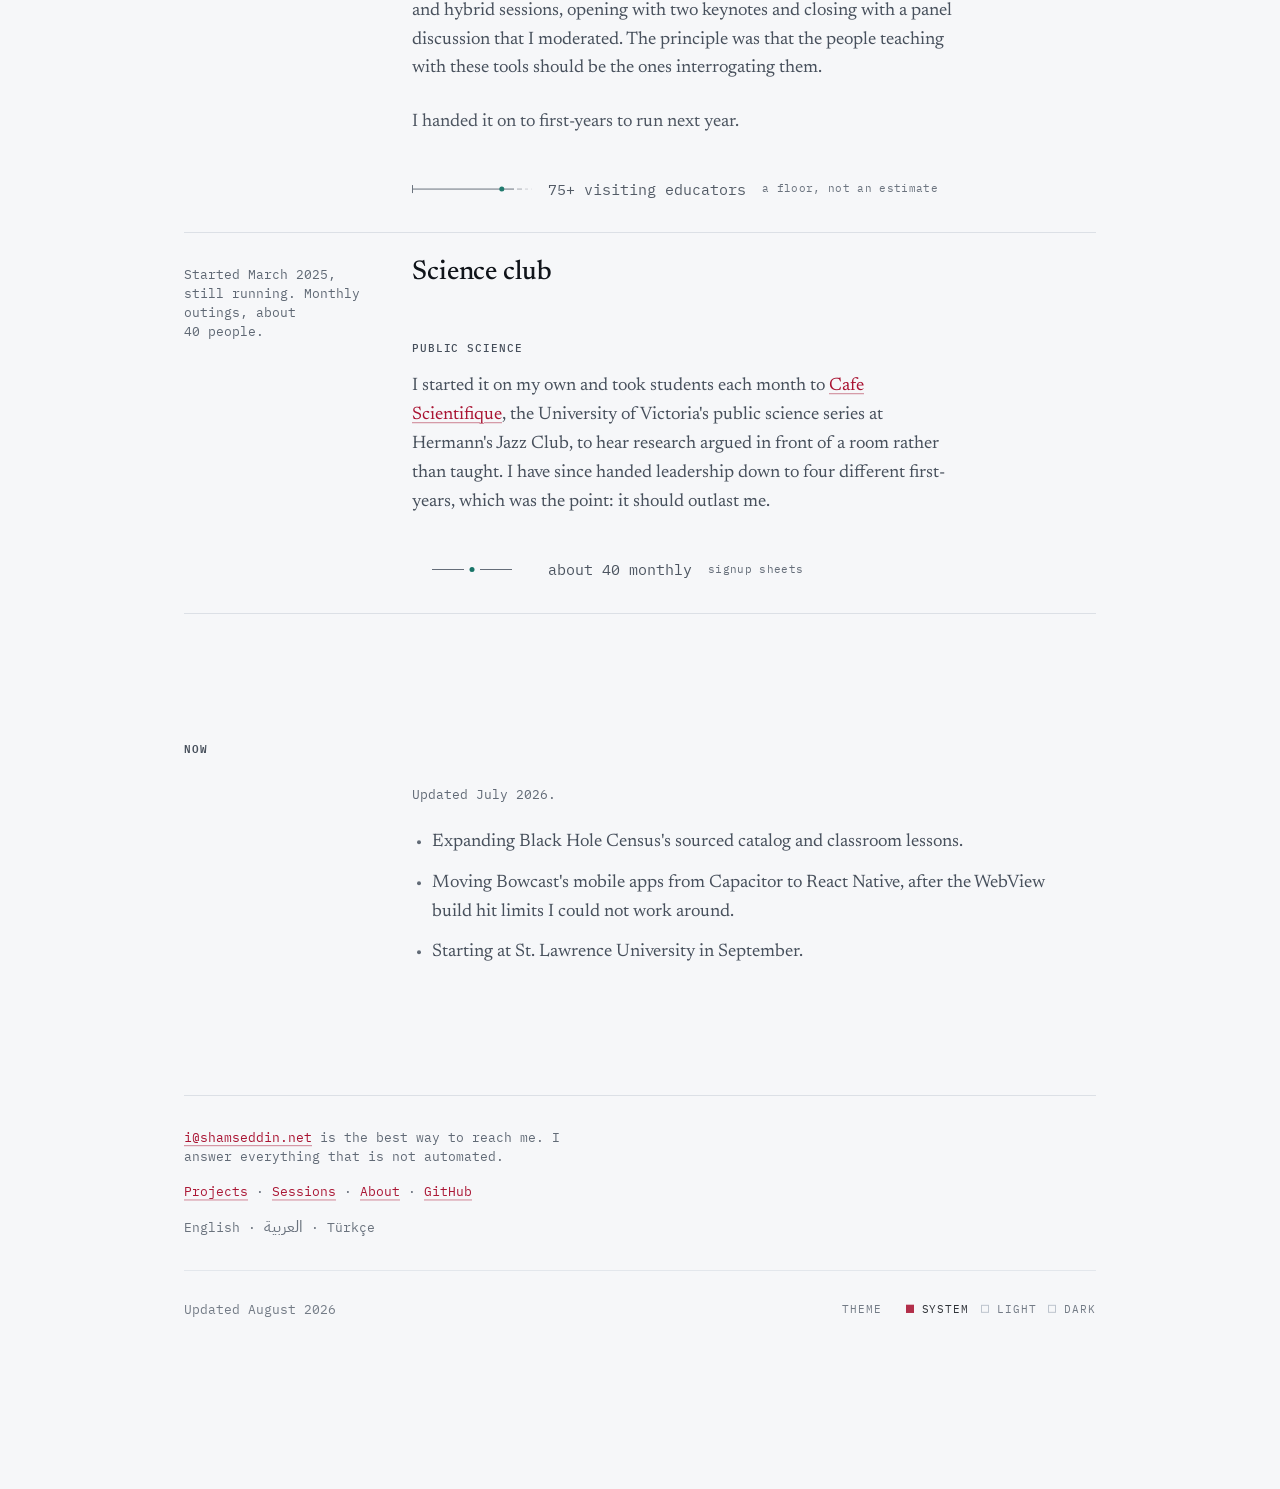
==== commit 0c3ce1e3: "Point Black Hole Census at its own path on this site Every reference pointed at the GitHub Pages URL" ====
--- a/public/index.html
+++ b/public/index.html
@@ -114,7 +114,7 @@
     <article class="project" data-reveal-group>
       <h3><a href="projects.html?project=black-hole-census#viewer">Black Hole Census</a></h3>
       <p class="meta">
-        <a href="https://thesunnyshams.github.io/black-hole-census/">Live</a>
+        <a href="/blackhole-census/">Live</a>
         <span aria-hidden="true">&middot;</span>
         <a href="https://github.com/thesunnyshams/black-hole-census">Source</a>
         <span aria-hidden="true">&middot;</span>
@@ -129,10 +129,16 @@
       </p>
       <p>
         Every measurement keeps its uncertainty and source. The interface shows how invisible
-        objects are inferred through stellar motion, X-rays, horizon-scale imaging, and
-        gravitational waves.
-      </p>
-    <p class="figure"><svg class="mark mark--point" viewBox="0 0 120 24" preserveAspectRatio="none" aria-hidden="true"><line class="mark-rule" vector-effect="non-scaling-stroke" x1="20" y1="12" x2="52" y2="12"/><line class="mark-rule" vector-effect="non-scaling-stroke" x1="68" y1="12" x2="100" y2="12"/><circle class="mark-point" cx="60" cy="12" r="2.5"/></svg><span class="figure-value">304 exhibits, 846 black holes</span><span class="figure-source">local catalog, 28 July 2026</span></p>
+        objects are inferred through stellar motion, X-rays, the orbits of stars and gas around
+        galactic nuclei, horizon-scale imaging, and gravitational waves.
+      </p>
+      <p>
+        Each record also declares how directly its mass was obtained, so a quasar mass estimated
+        from a calibrated relation can never sit unmarked beside a stellar orbit. A separate
+        sandbox takes any mass at all, from a person to fifty billion suns, and draws the horizon
+        it implies next to something familiar.
+      </p>
+    <p class="figure"><svg class="mark mark--point" viewBox="0 0 120 24" preserveAspectRatio="none" aria-hidden="true"><line class="mark-rule" vector-effect="non-scaling-stroke" x1="20" y1="12" x2="52" y2="12"/><line class="mark-rule" vector-effect="non-scaling-stroke" x1="68" y1="12" x2="100" y2="12"/><circle class="mark-point" cx="60" cy="12" r="2.5"/></svg><span class="figure-value">598 exhibits, 1,076 black holes</span><span class="figure-source">local catalog, 6 August 2026</span></p>
 </article>
   </section>
 
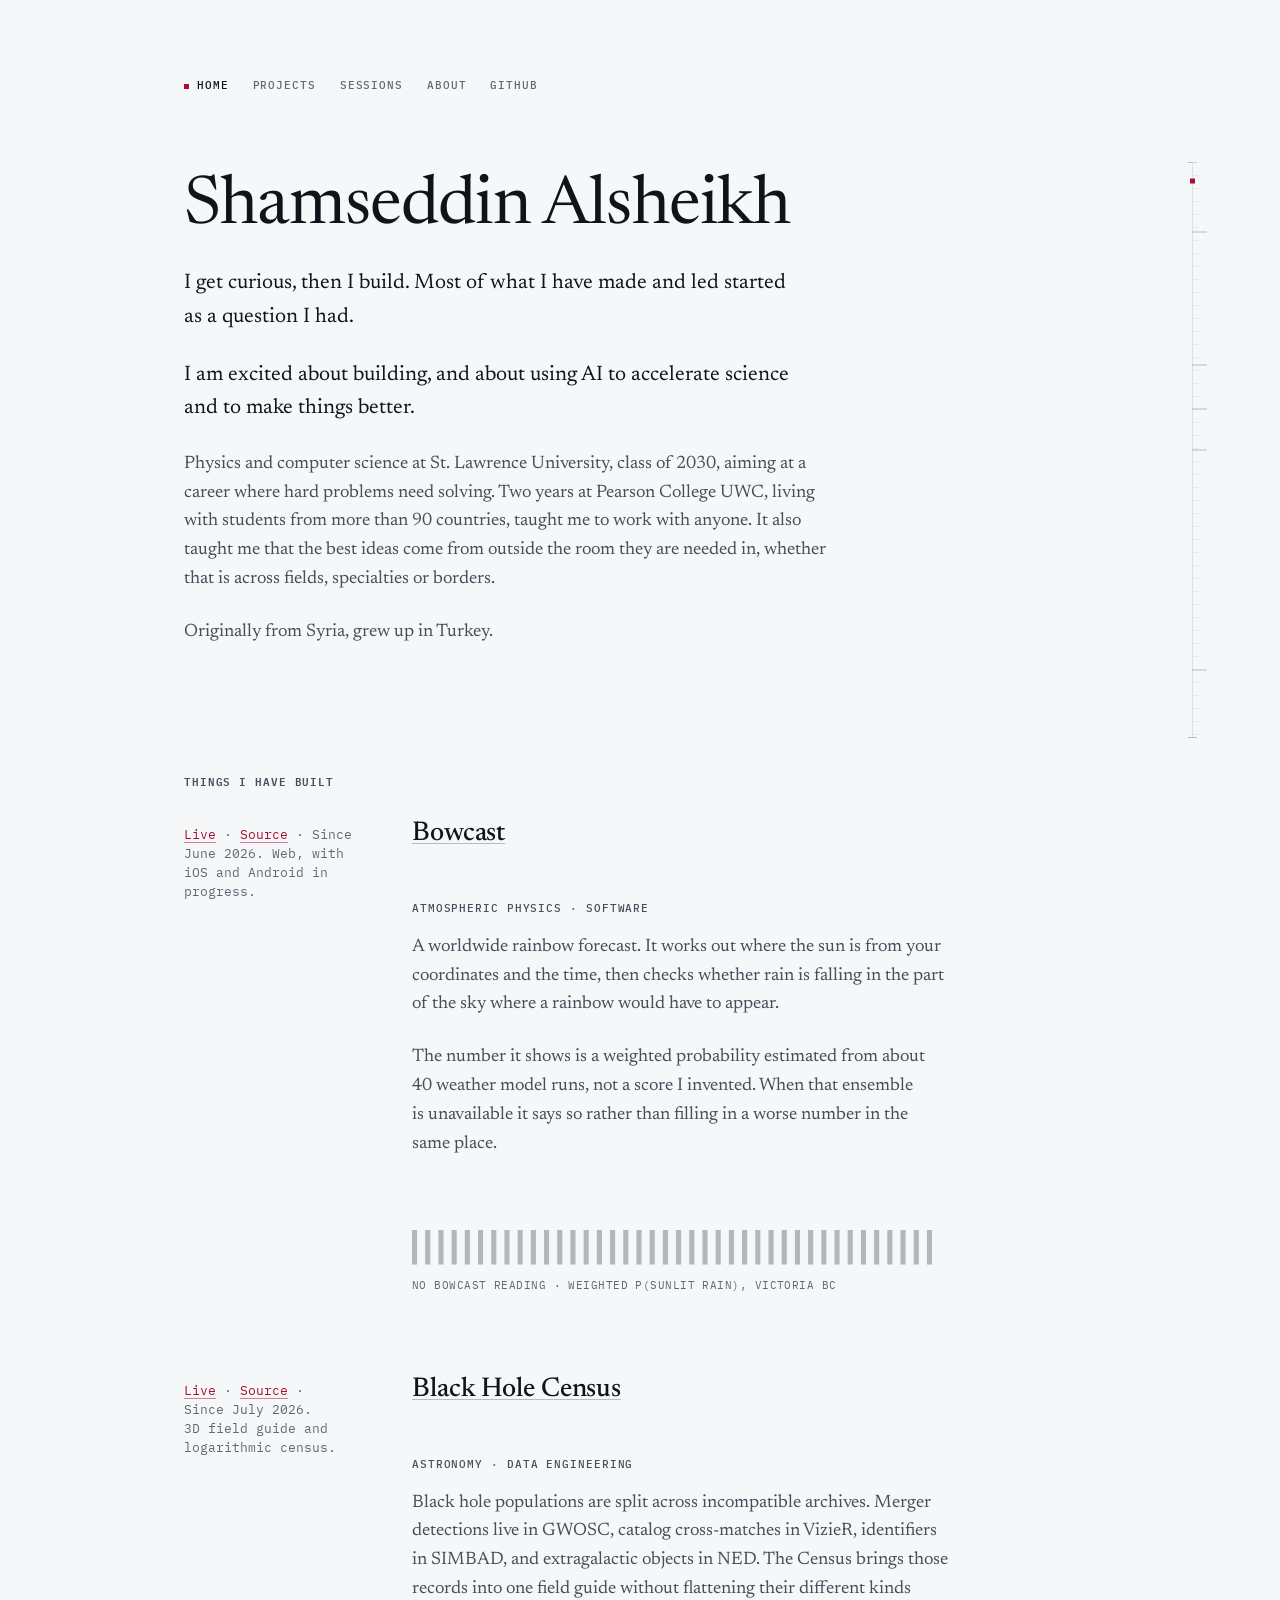
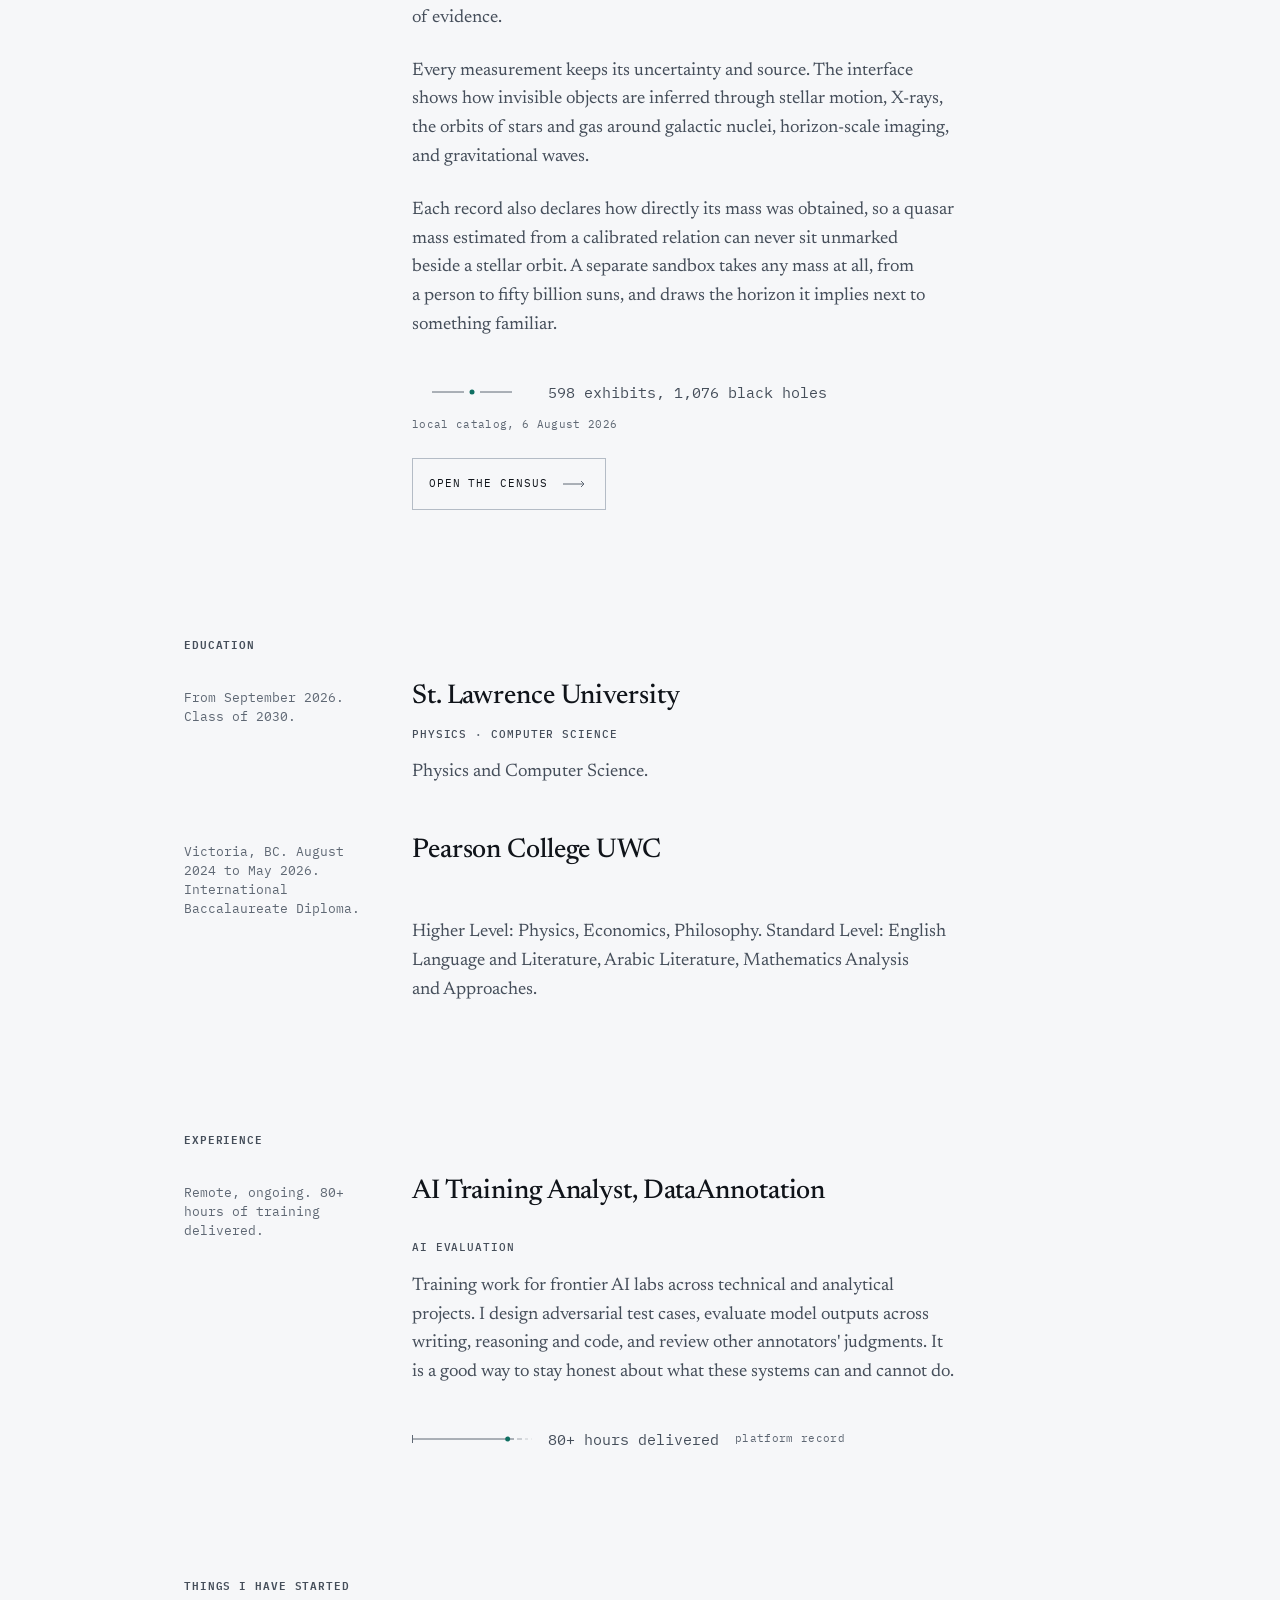
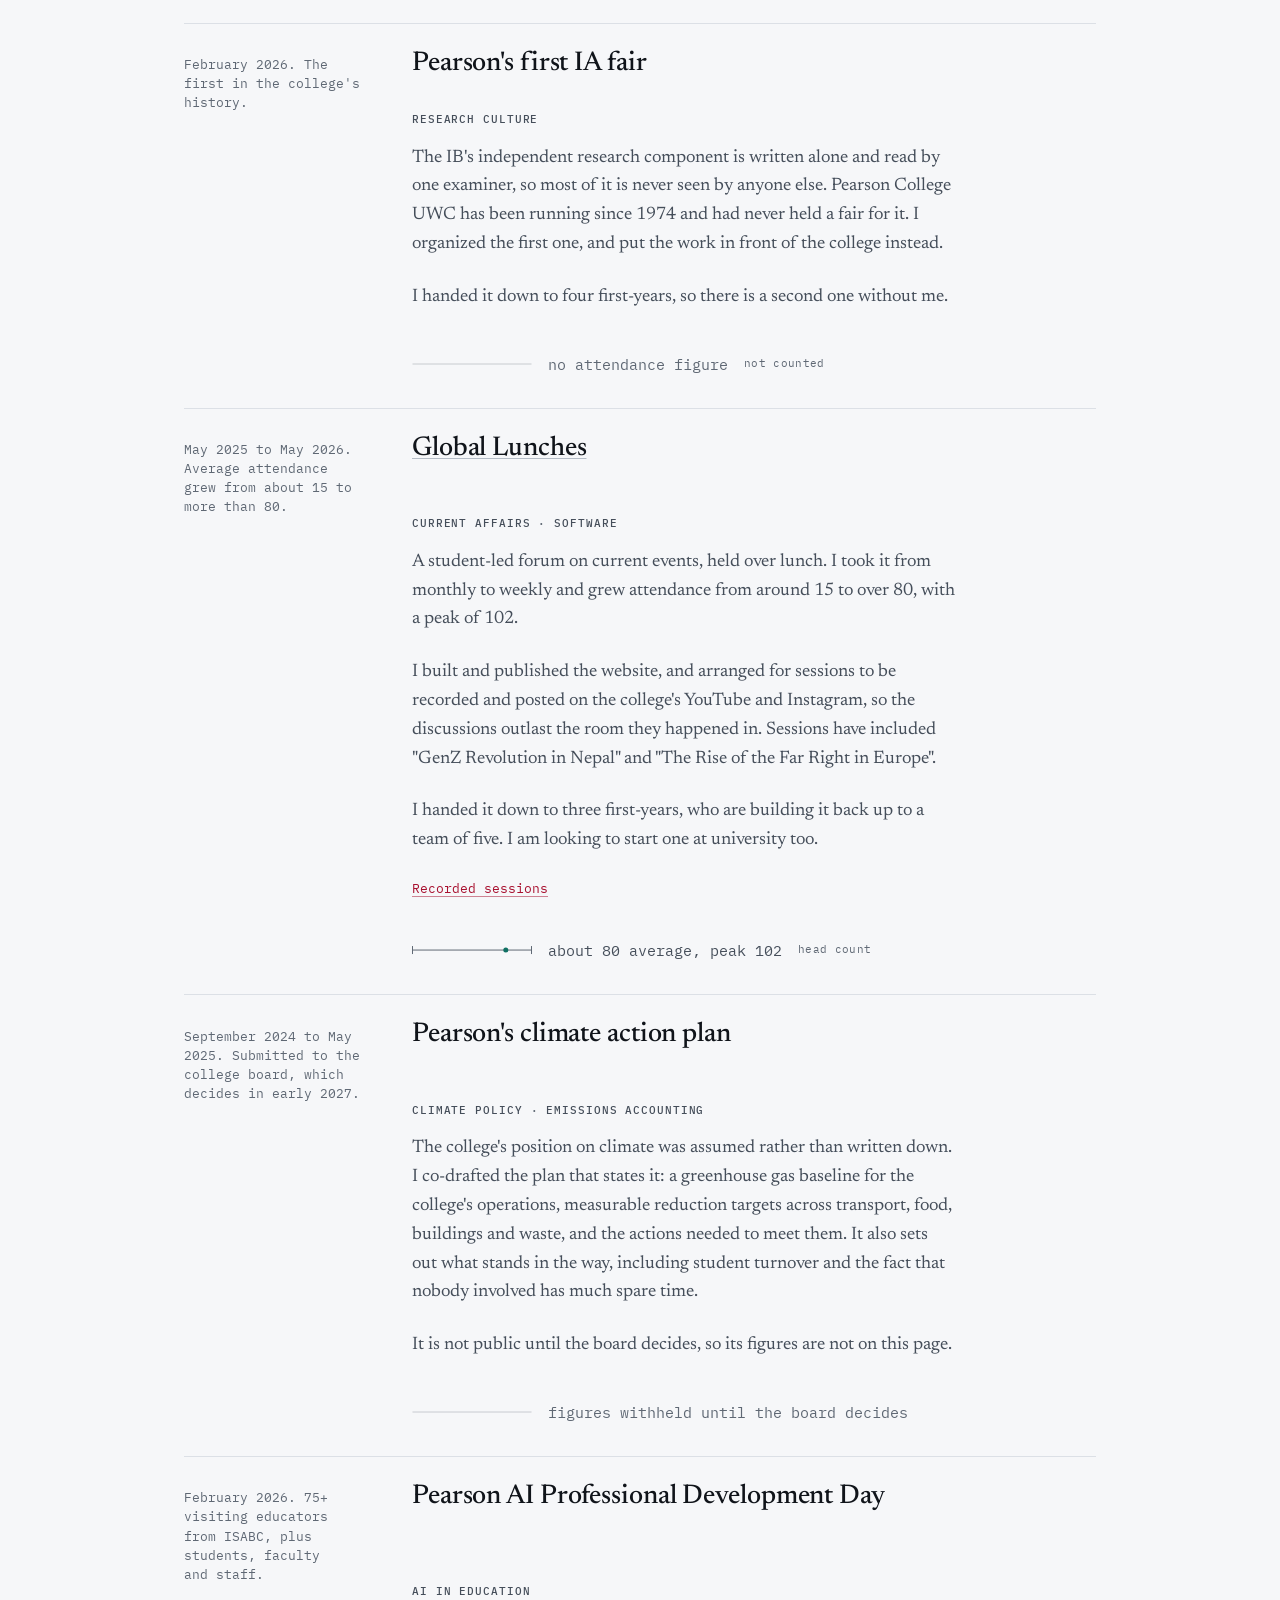
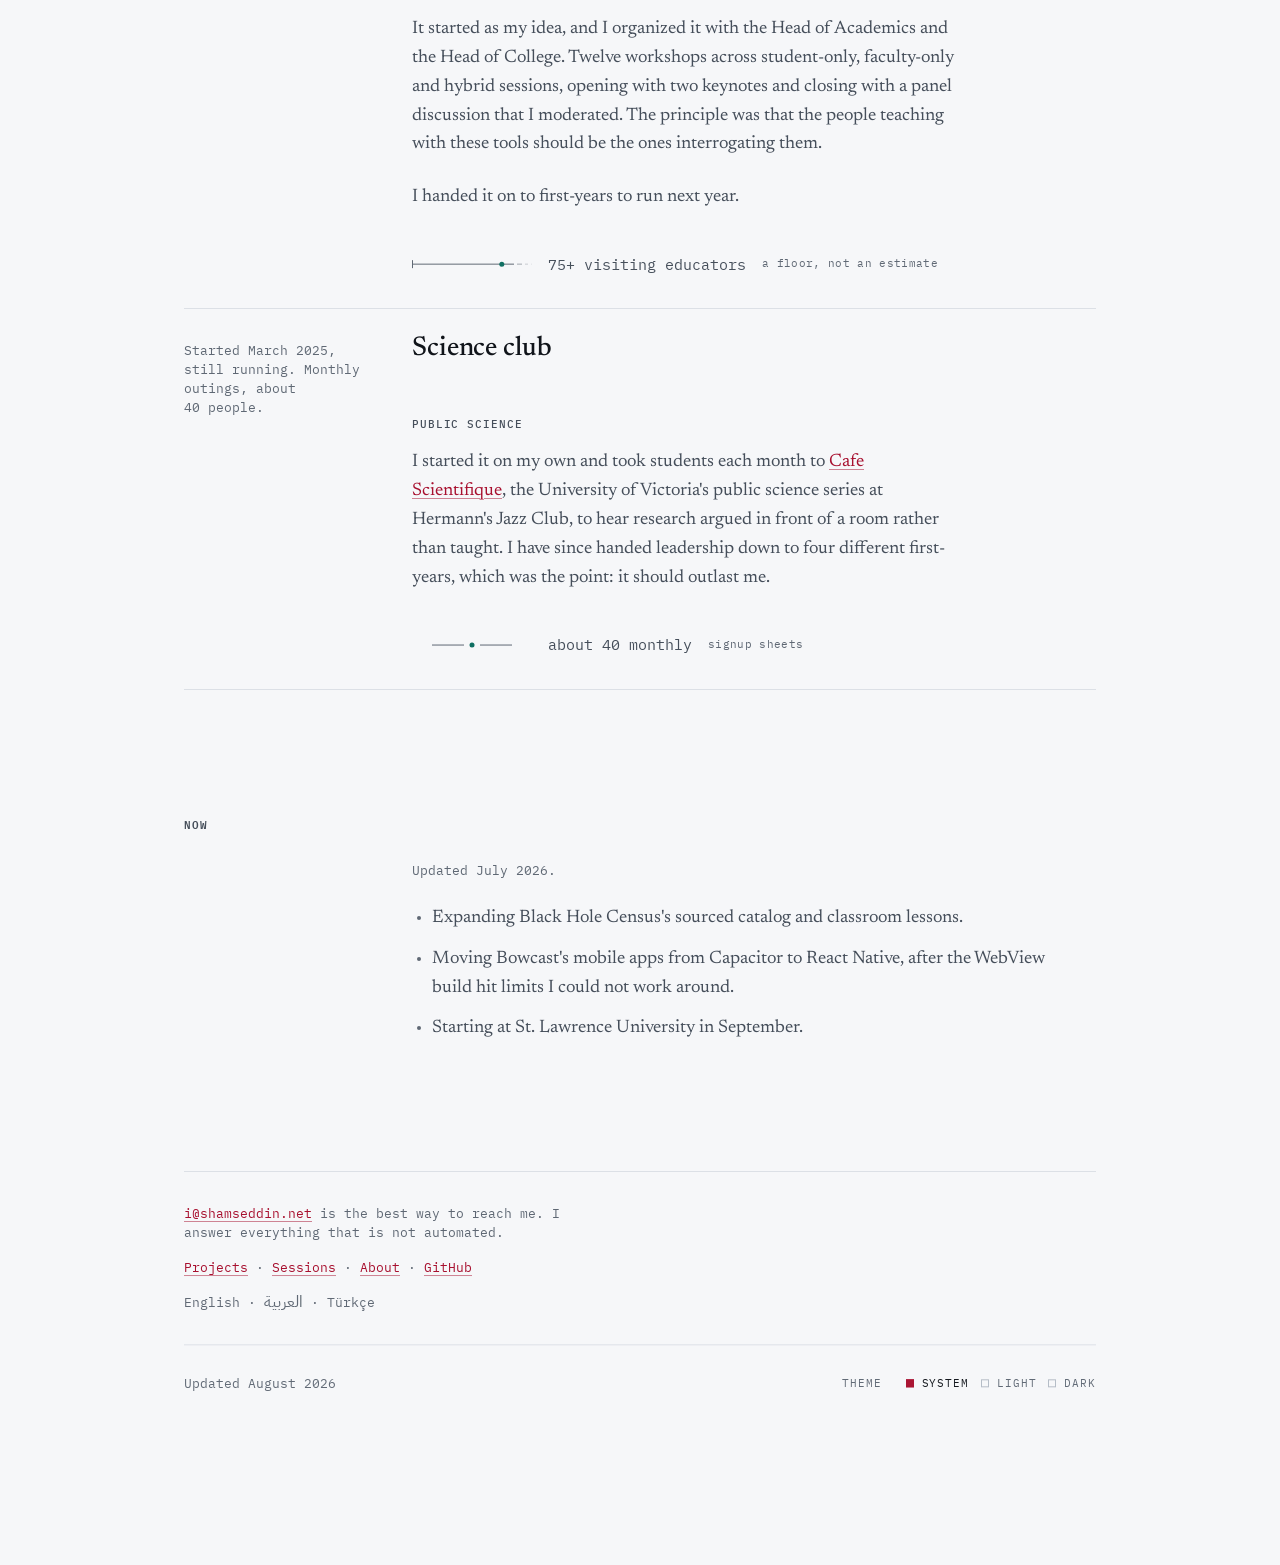
==== commit 3cc81791: "Give the Census its own control on the front page The Census was reachable only as the word "Live" i" ====
--- a/public/index.html
+++ b/public/index.html
@@ -139,6 +139,15 @@
         it implies next to something familiar.
       </p>
     <p class="figure"><svg class="mark mark--point" viewBox="0 0 120 24" preserveAspectRatio="none" aria-hidden="true"><line class="mark-rule" vector-effect="non-scaling-stroke" x1="20" y1="12" x2="52" y2="12"/><line class="mark-rule" vector-effect="non-scaling-stroke" x1="68" y1="12" x2="100" y2="12"/><circle class="mark-point" cx="60" cy="12" r="2.5"/></svg><span class="figure-value">598 exhibits, 1,076 black holes</span><span class="figure-source">local catalog, 6 August 2026</span></p>
+      <p>
+        <a class="launch" href="/blackhole-census/">
+          Open the Census
+          <svg class="launch-arrow" viewBox="0 0 26 8" aria-hidden="true">
+            <line class="launch-arrow-rule" x1="0" y1="4" x2="21" y2="4"/>
+            <polyline points="18,1 21,4 18,7"/>
+          </svg>
+        </a>
+      </p>
 </article>
   </section>
 
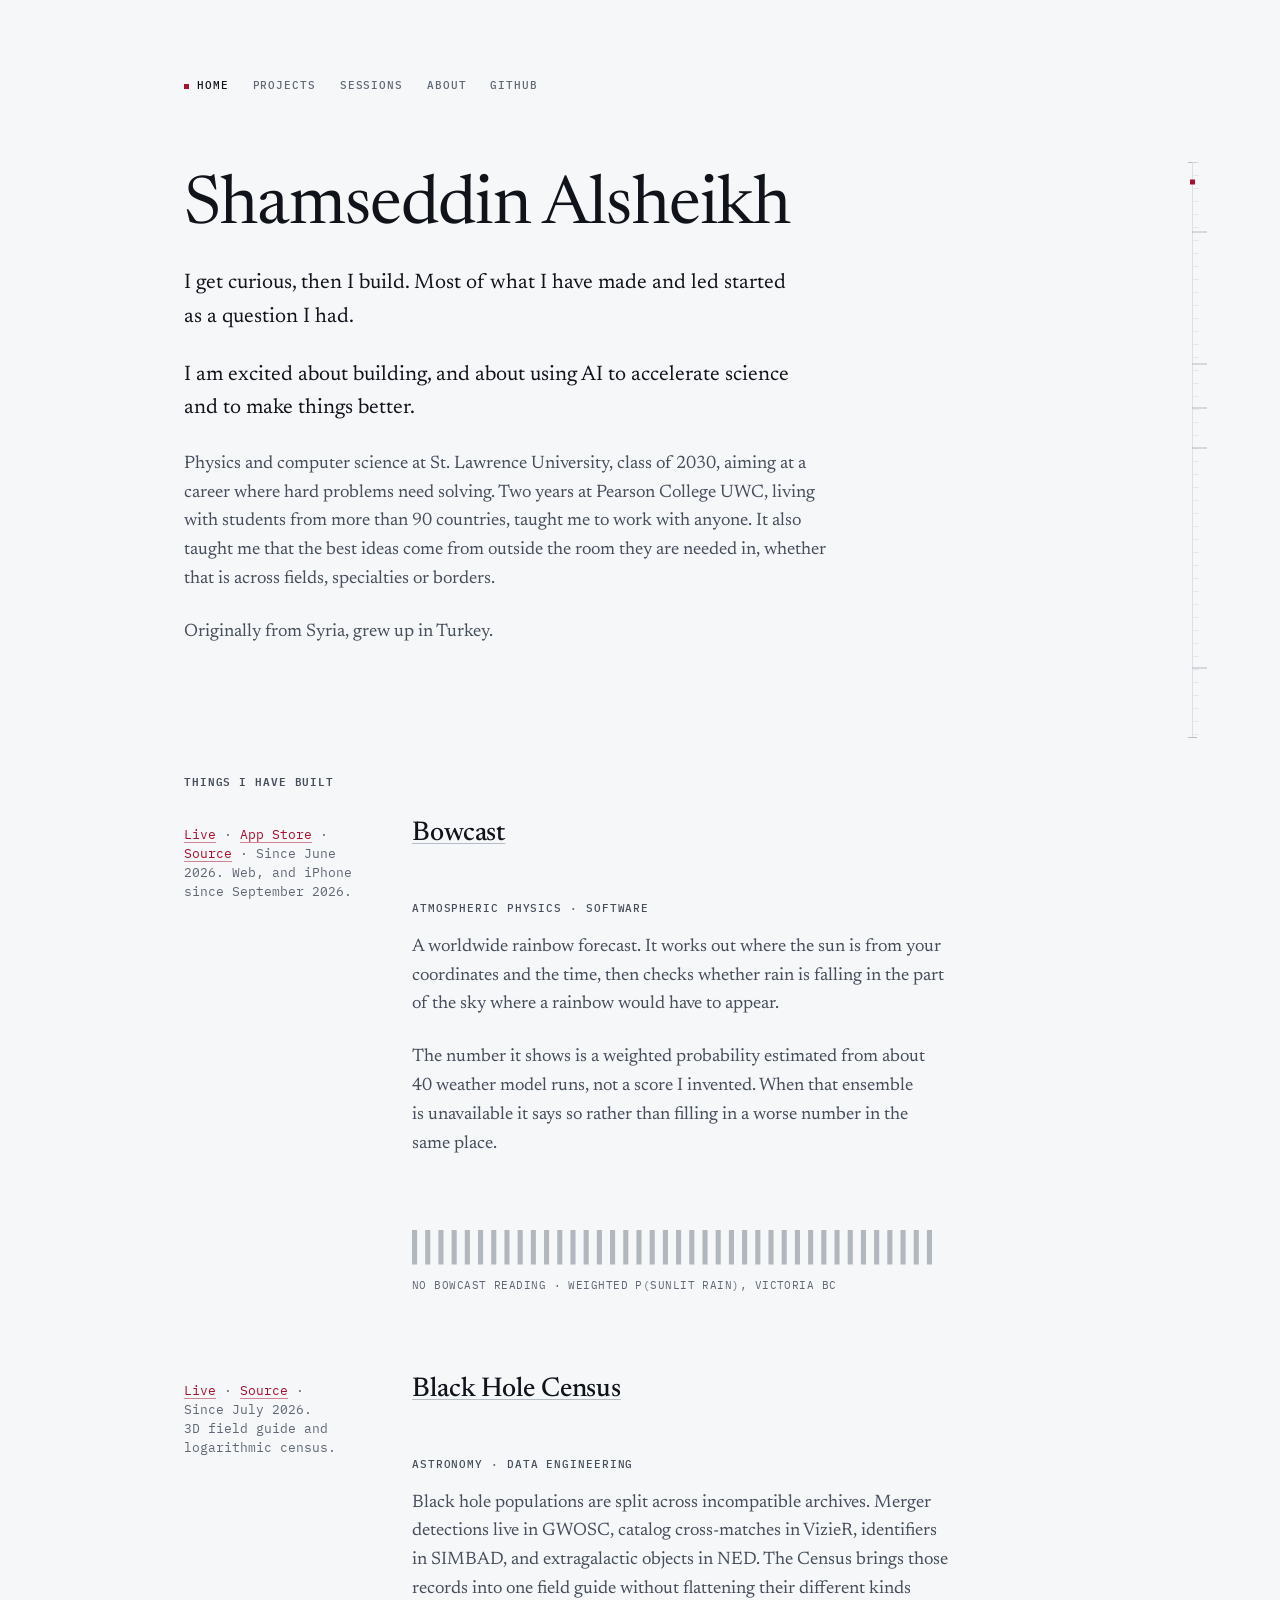
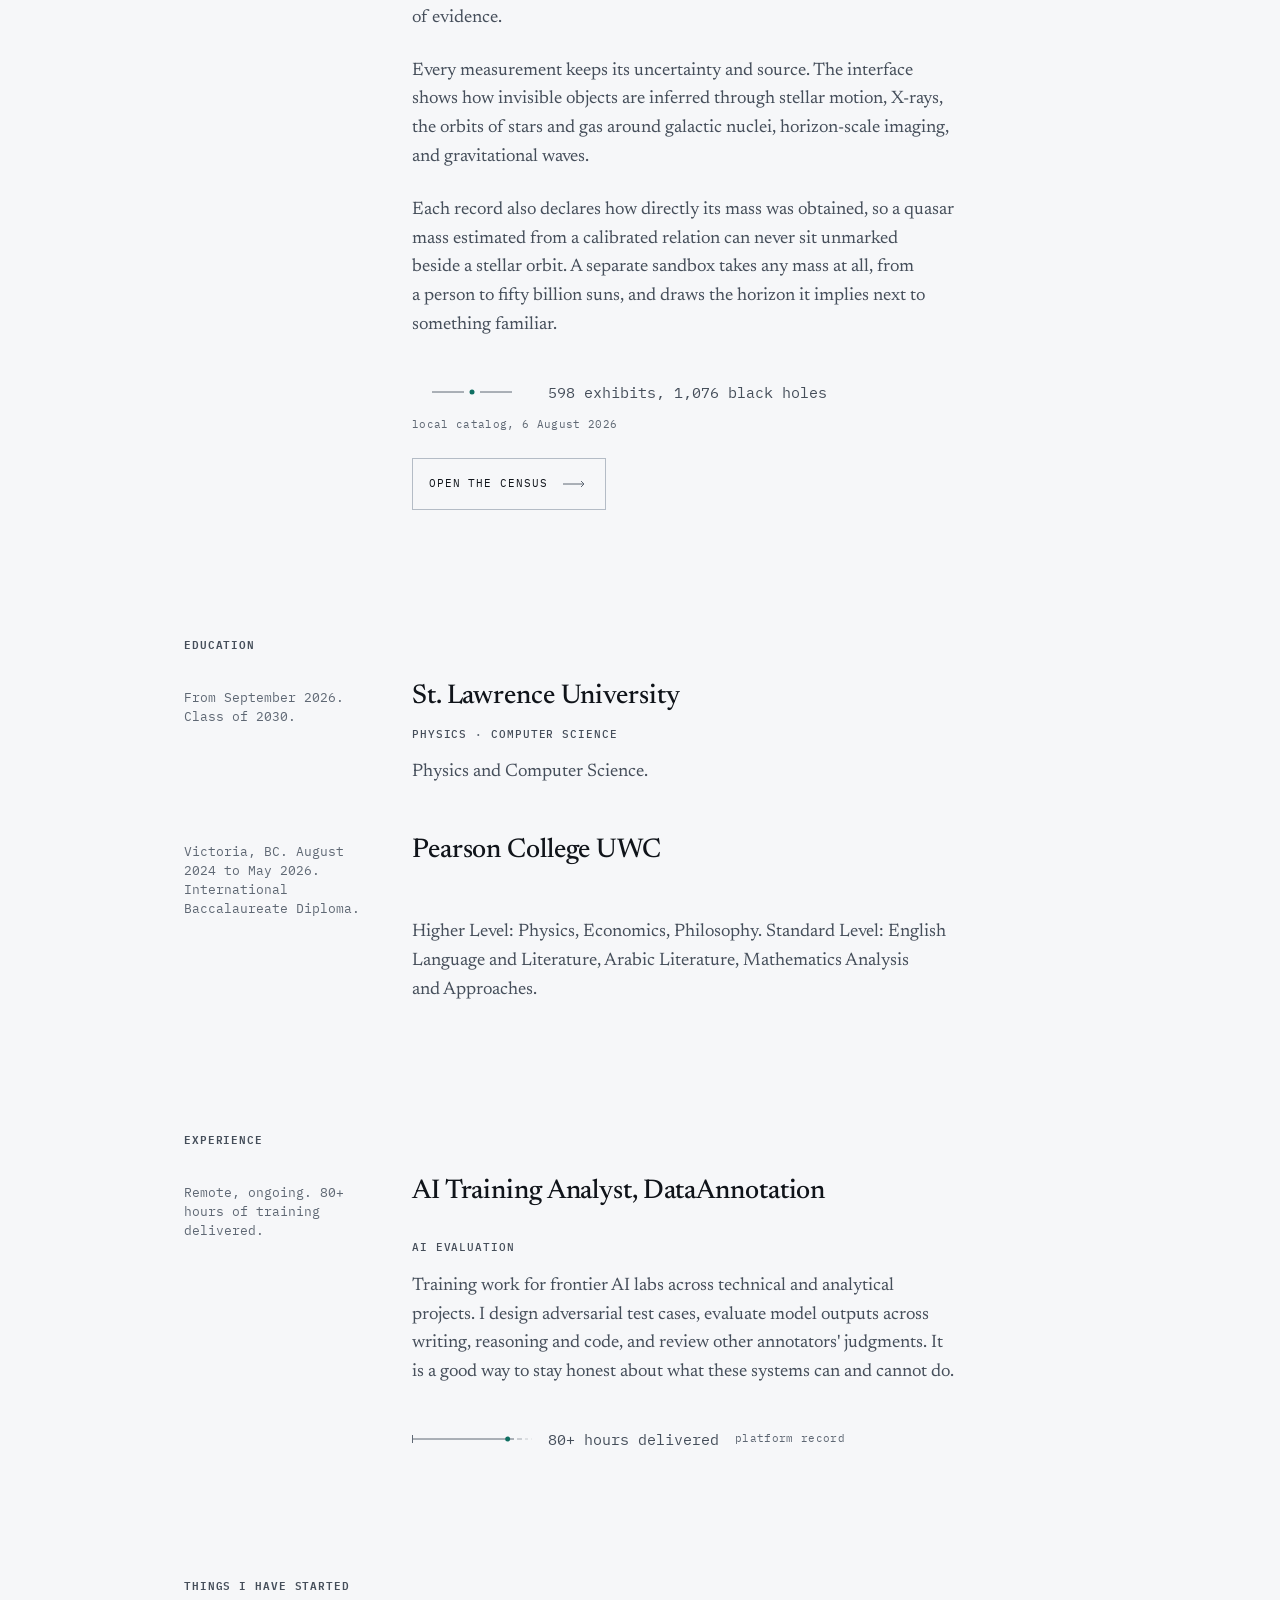
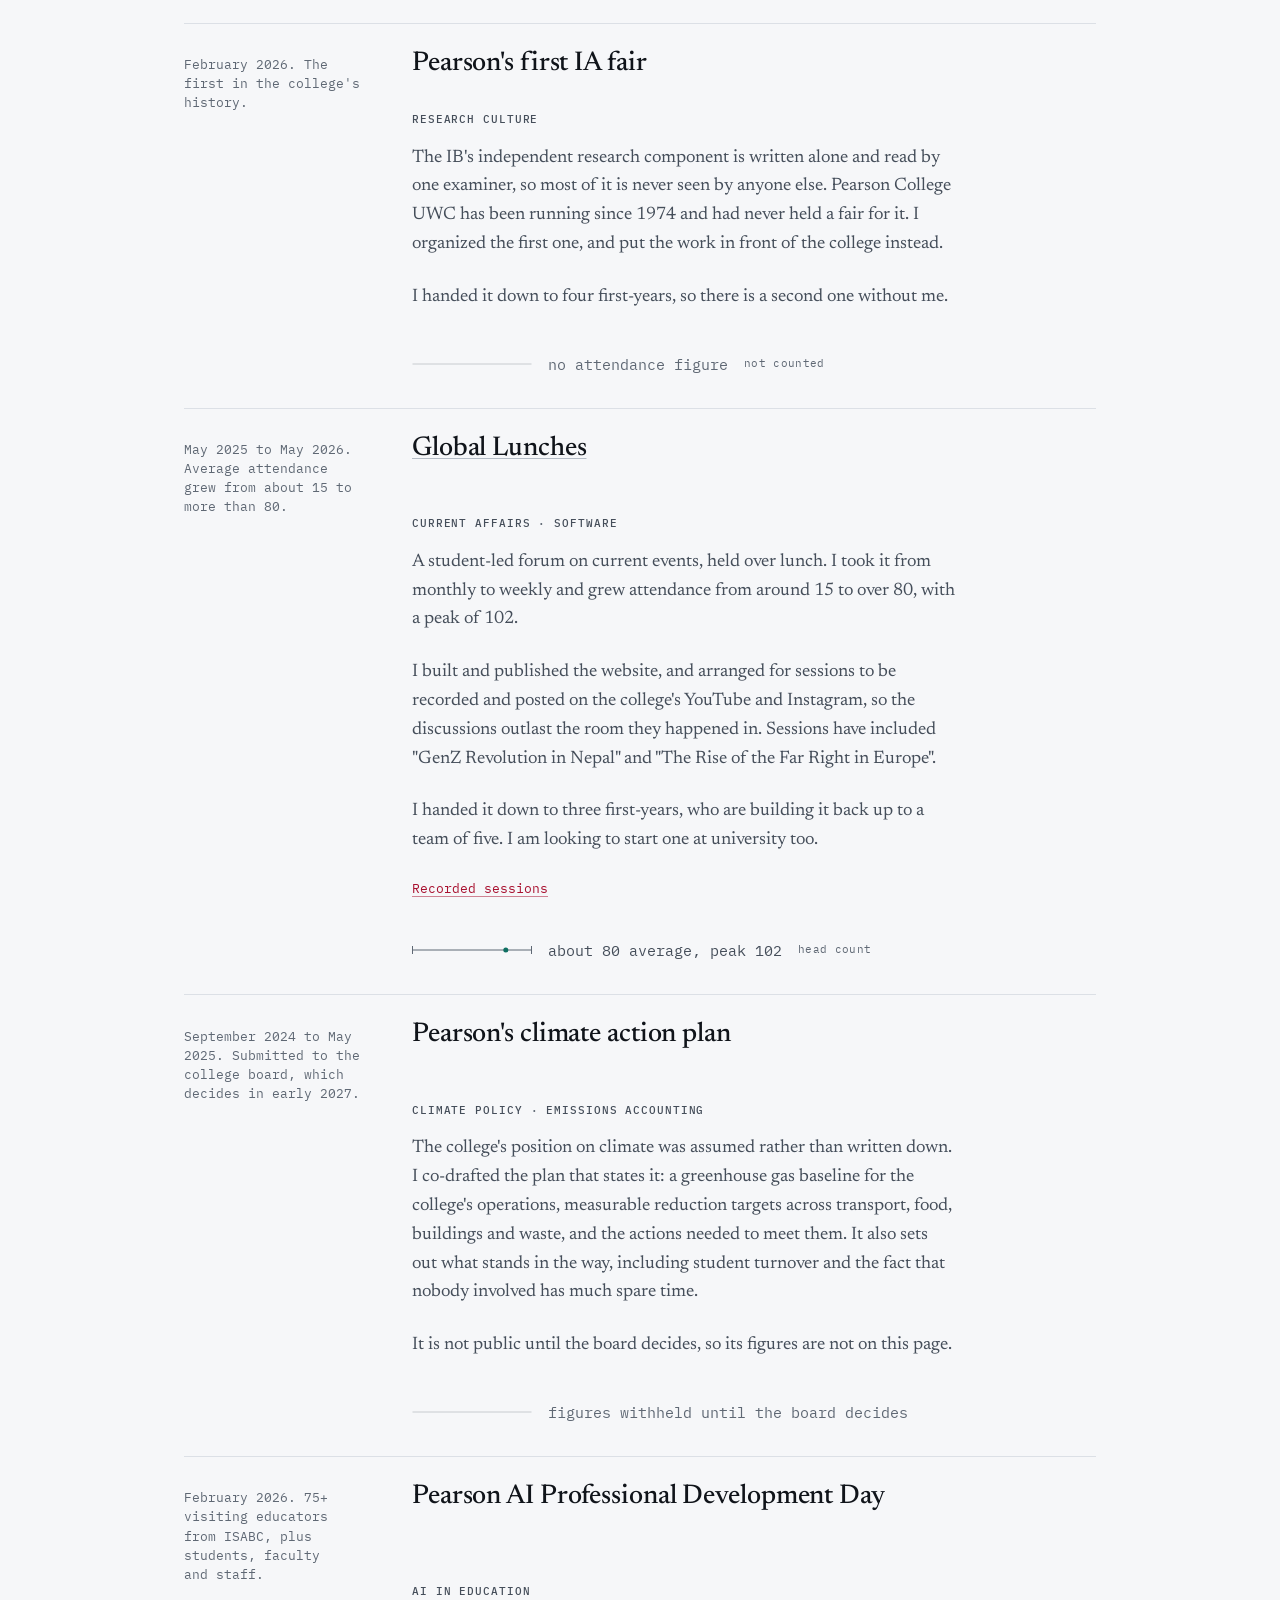
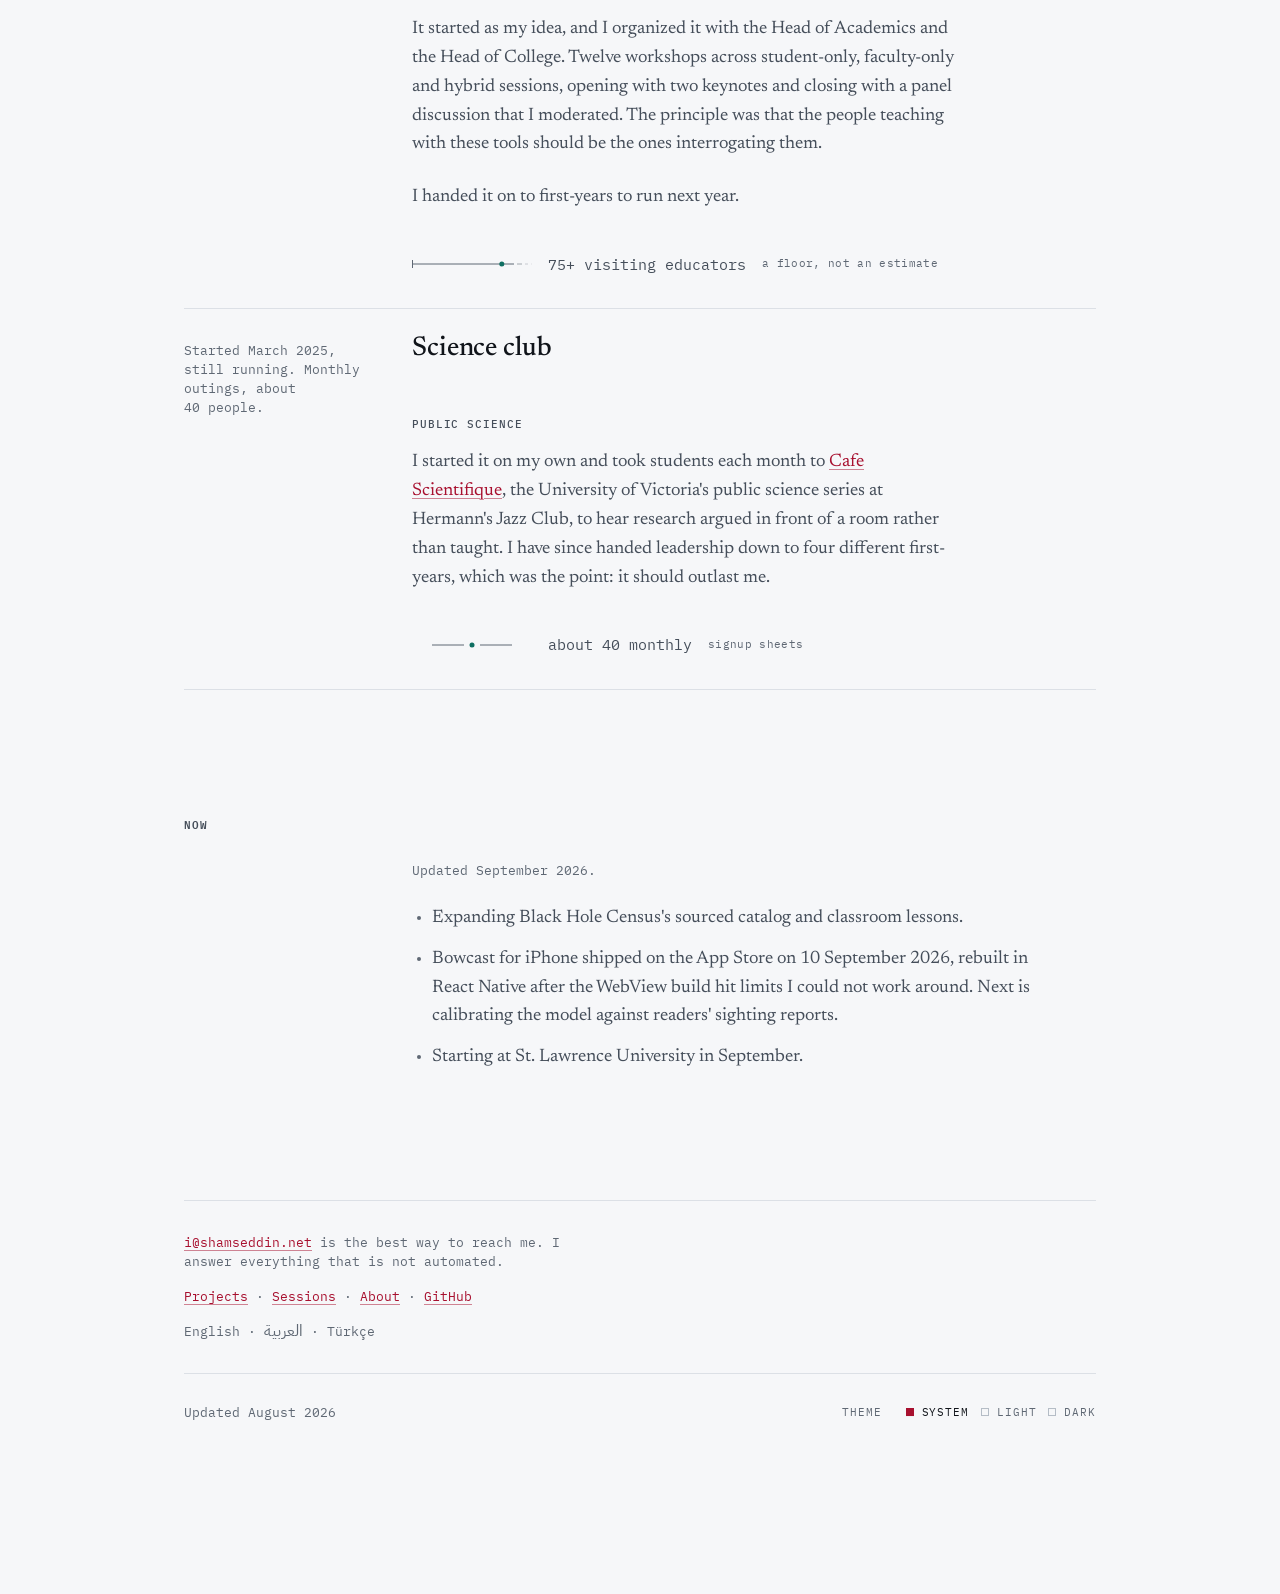
==== commit ae9314f9: "Bowcast: link the App Store and say the iPhone app shipped The project line said iOS and Android wer" ====
--- a/public/index.html
+++ b/public/index.html
@@ -79,9 +79,11 @@
       <p class="meta">
         <a href="https://bowcast.app">Live</a>
         <span aria-hidden="true">&middot;</span>
+        <a href="https://apps.apple.com/app/bowcast-rainbow-forecast/id6805224715">App Store</a>
+        <span aria-hidden="true">&middot;</span>
         <a href="https://github.com/thesunnyshams/bowcast-web">Source</a>
         <span aria-hidden="true">&middot;</span>
-        Since June 2026. Web, with iOS and Android in progress.
+        Since June 2026. Web, and iPhone since September 2026.
       </p>
       <p class="field"><span>Atmospheric physics</span><span class="field-sep" aria-hidden="true">&middot;</span><span>Software</span></p>
       <p>
@@ -282,10 +284,10 @@
 
   <section aria-labelledby="now">
     <h2 id="now" data-reveal>Now</h2>
-    <p class="meta" data-reveal>Updated <time datetime="2026-07">July 2026</time>.</p>
+    <p class="meta" data-reveal>Updated <time datetime="2026-09">September 2026</time>.</p>
     <ul data-reveal>
       <li>Expanding Black Hole Census's sourced catalog and classroom lessons.</li>
-      <li>Moving Bowcast's mobile apps from Capacitor to React Native, after the WebView build hit limits I could not work around.</li>
+      <li>Bowcast for iPhone shipped on the App Store on 10 September 2026, rebuilt in React Native after the WebView build hit limits I could not work around. Next is calibrating the model against readers' sighting reports.</li>
       <li>Starting at St. Lawrence University in September.</li>
     </ul>
   </section>
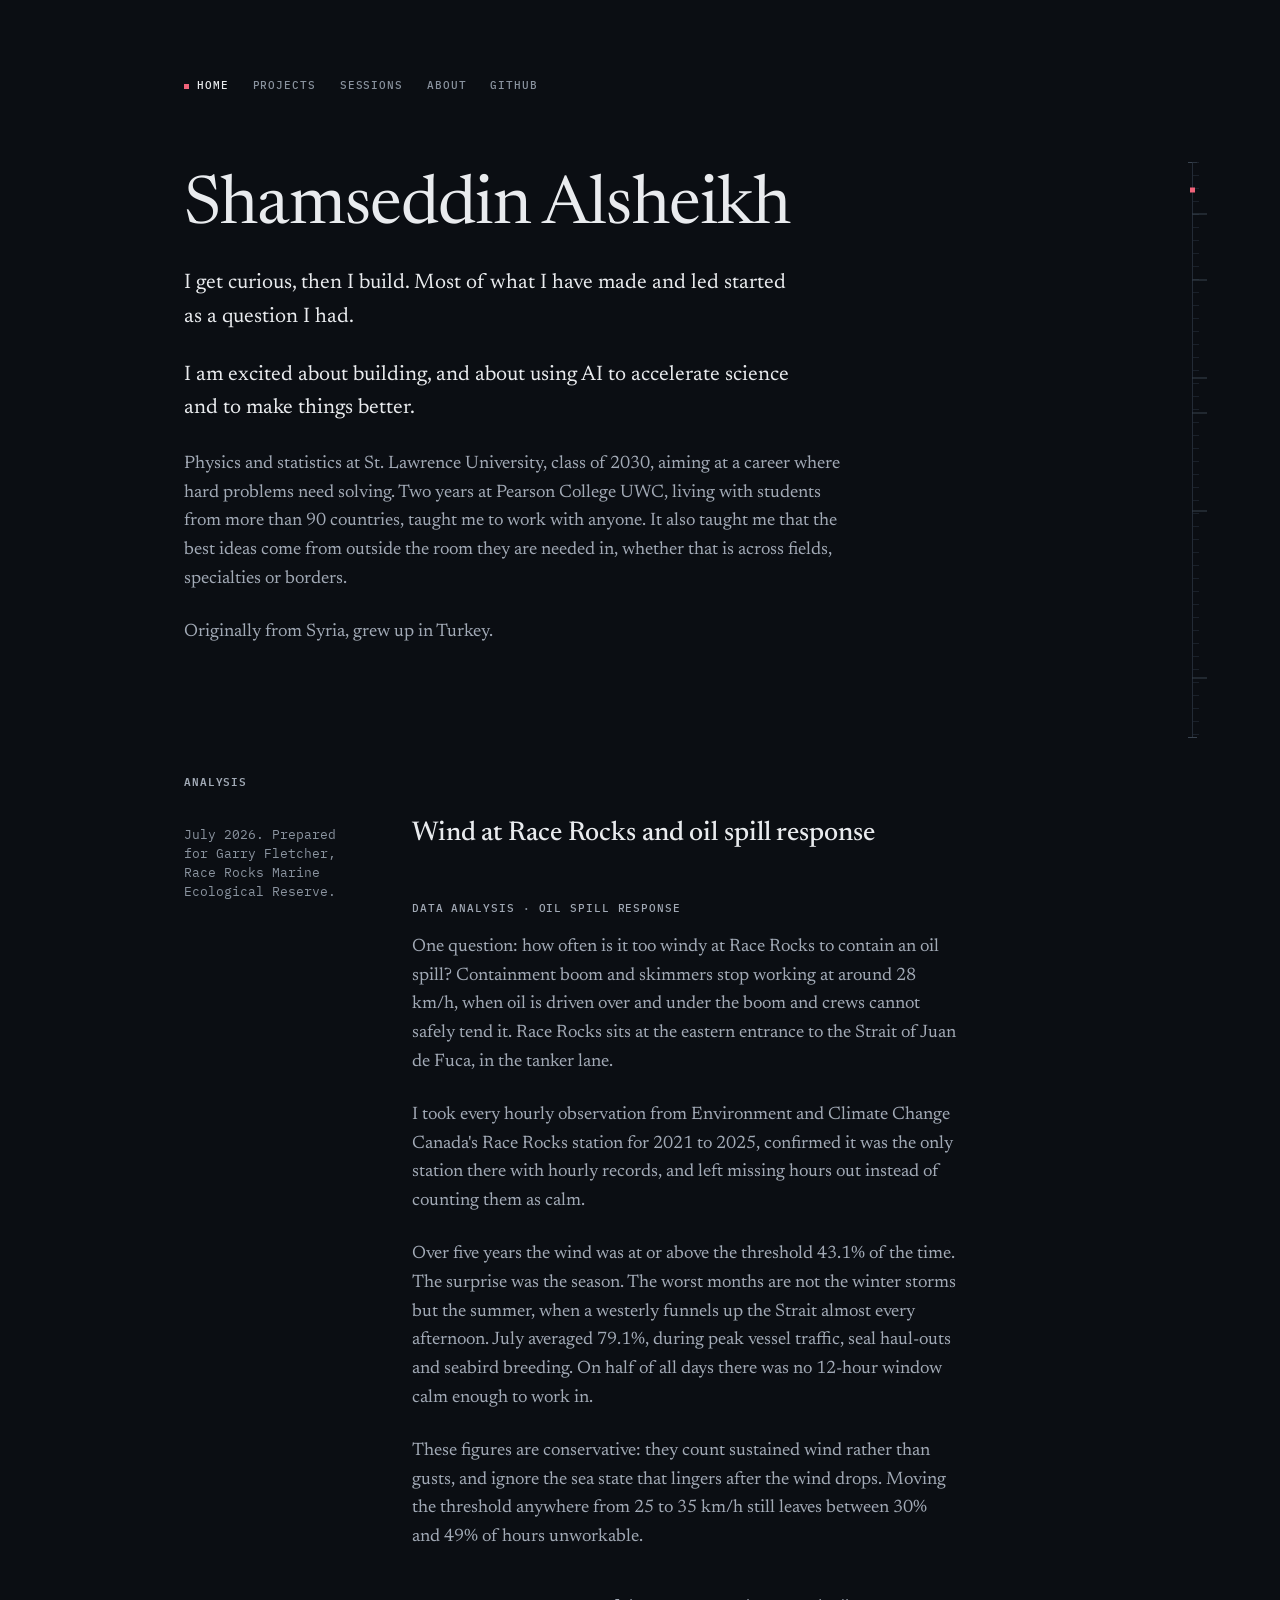
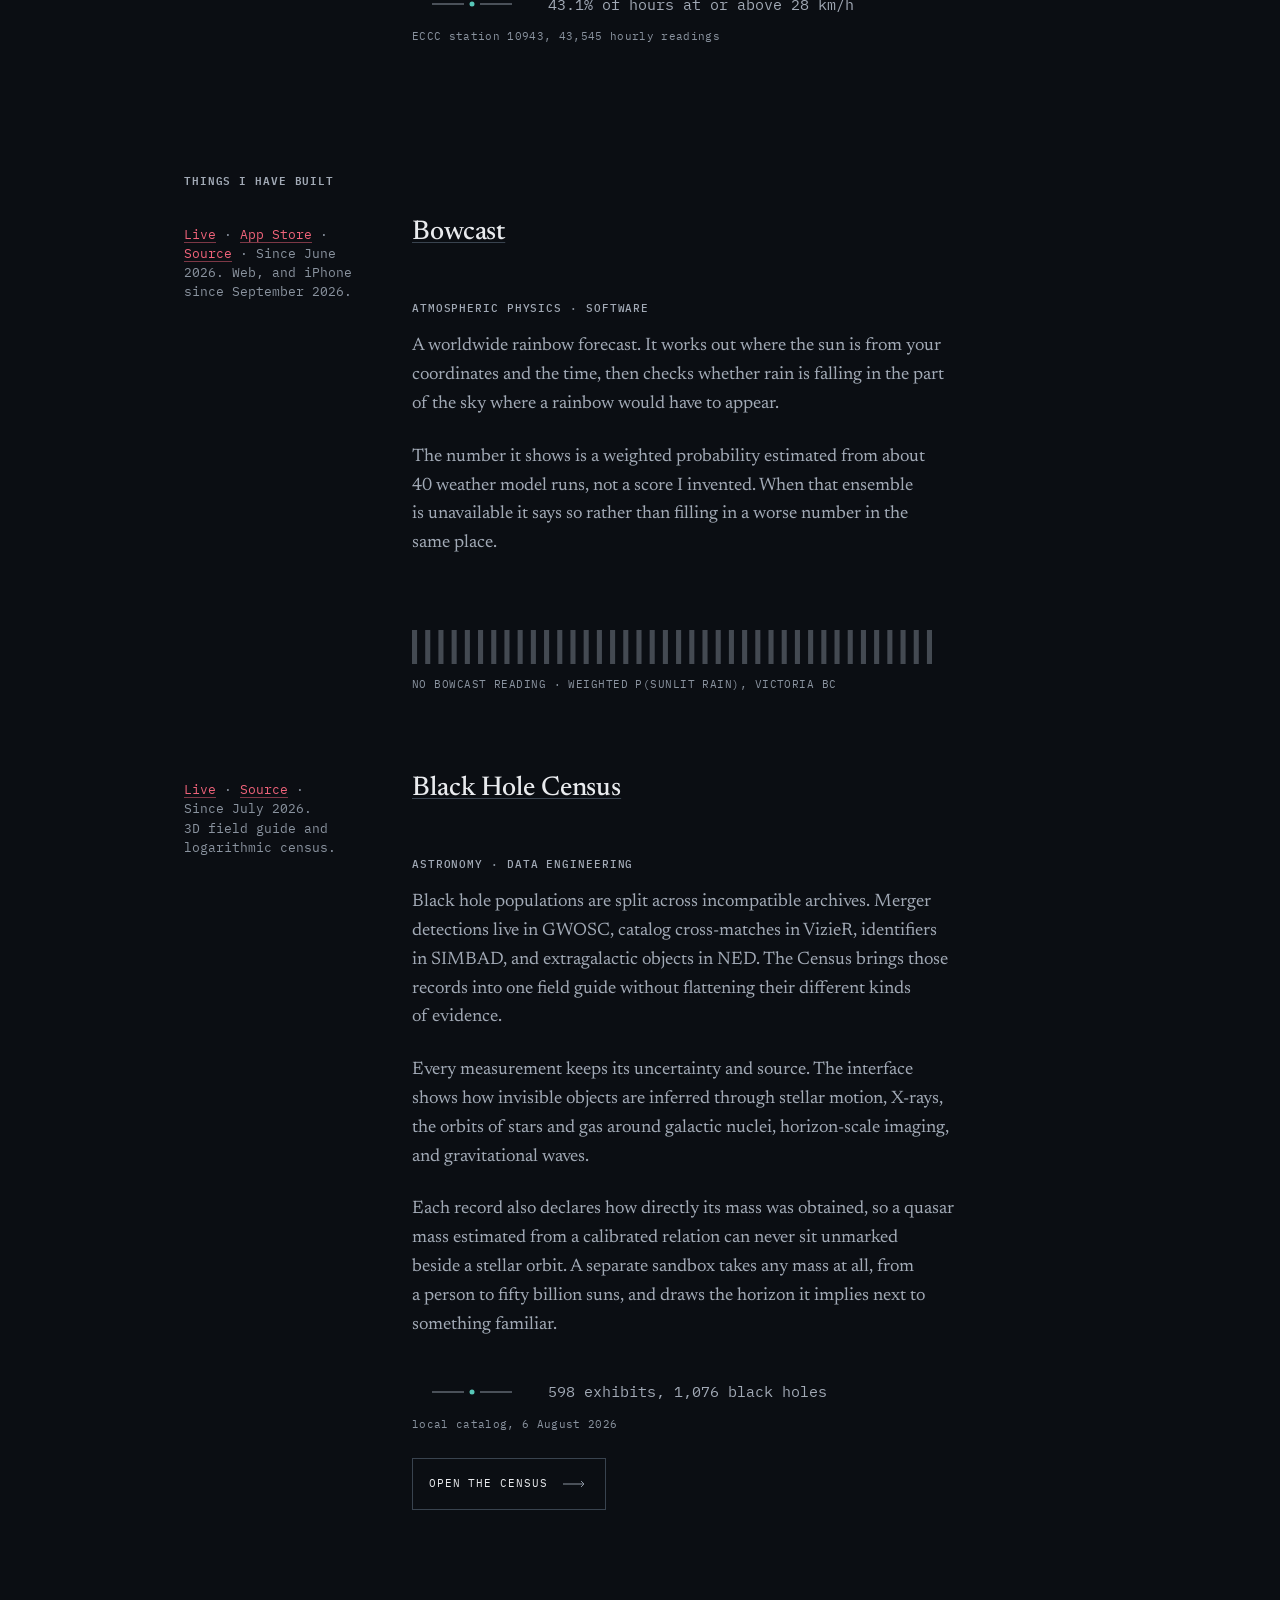
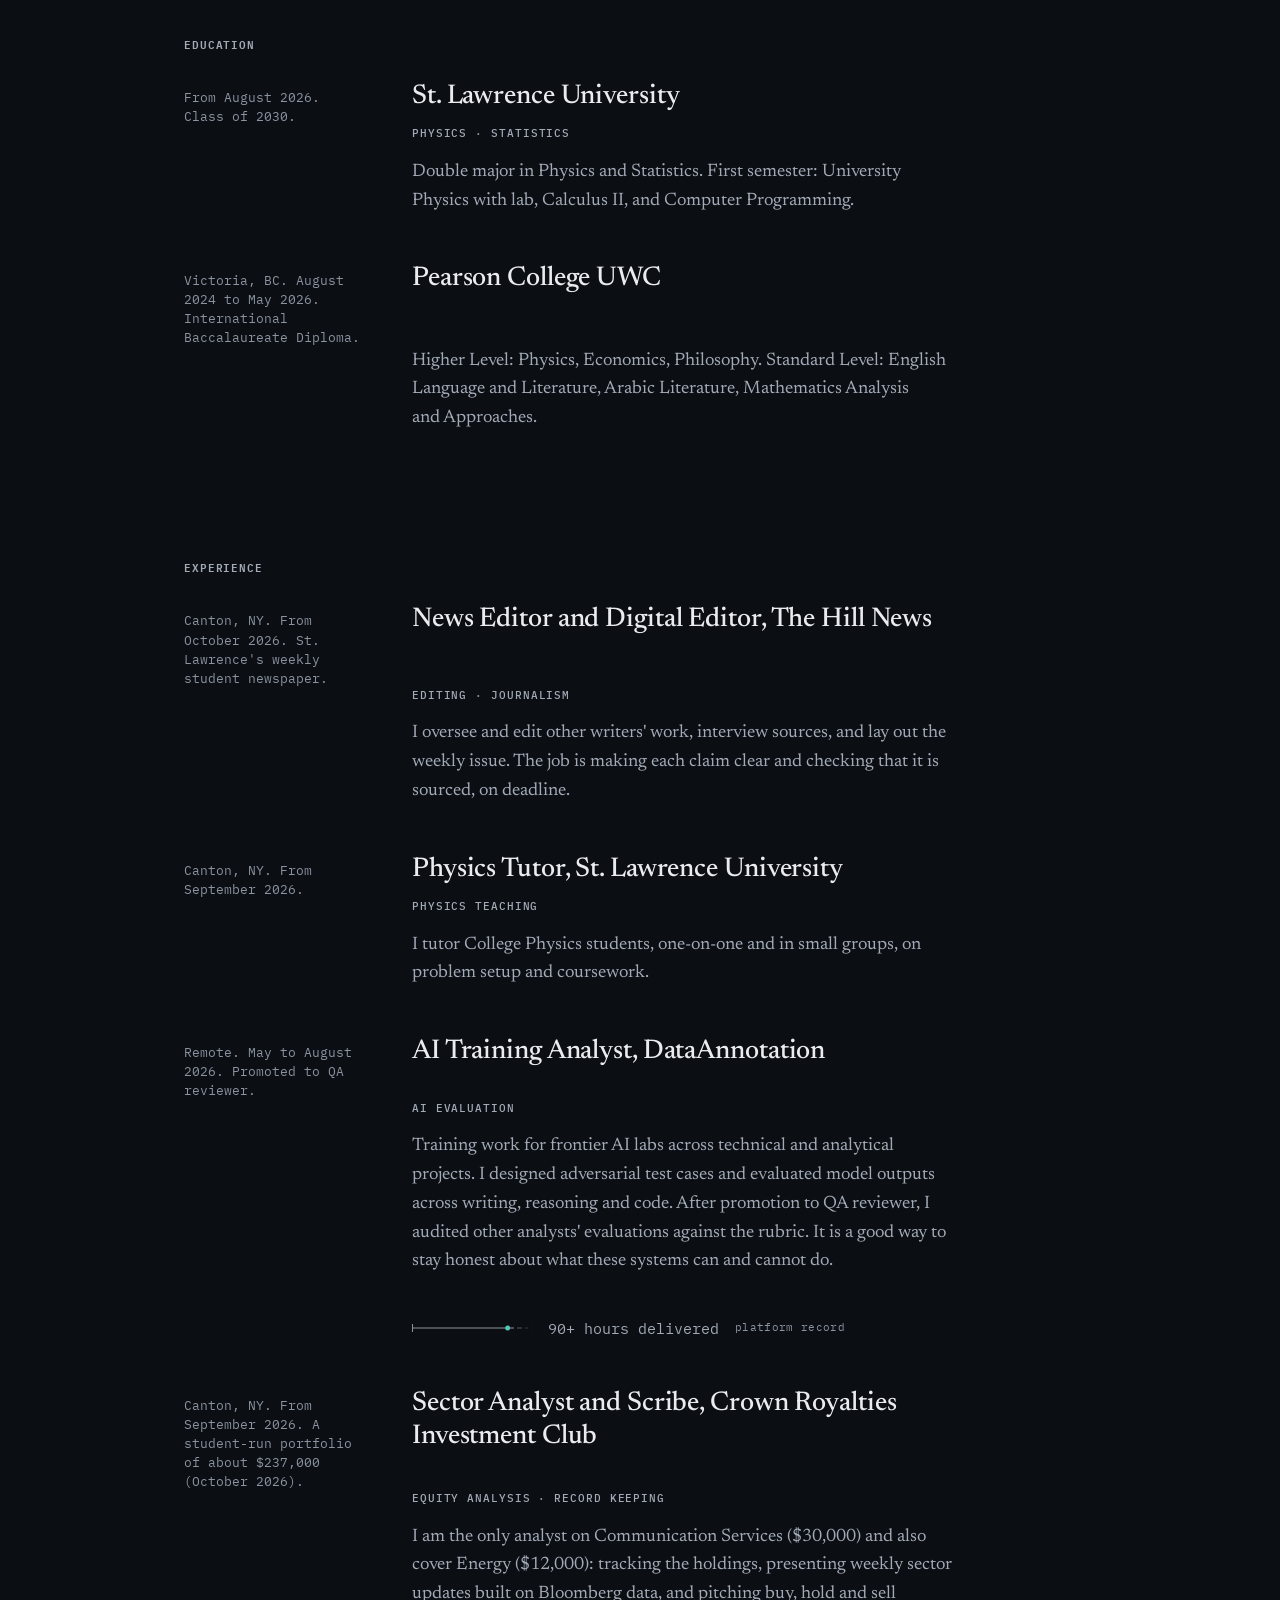
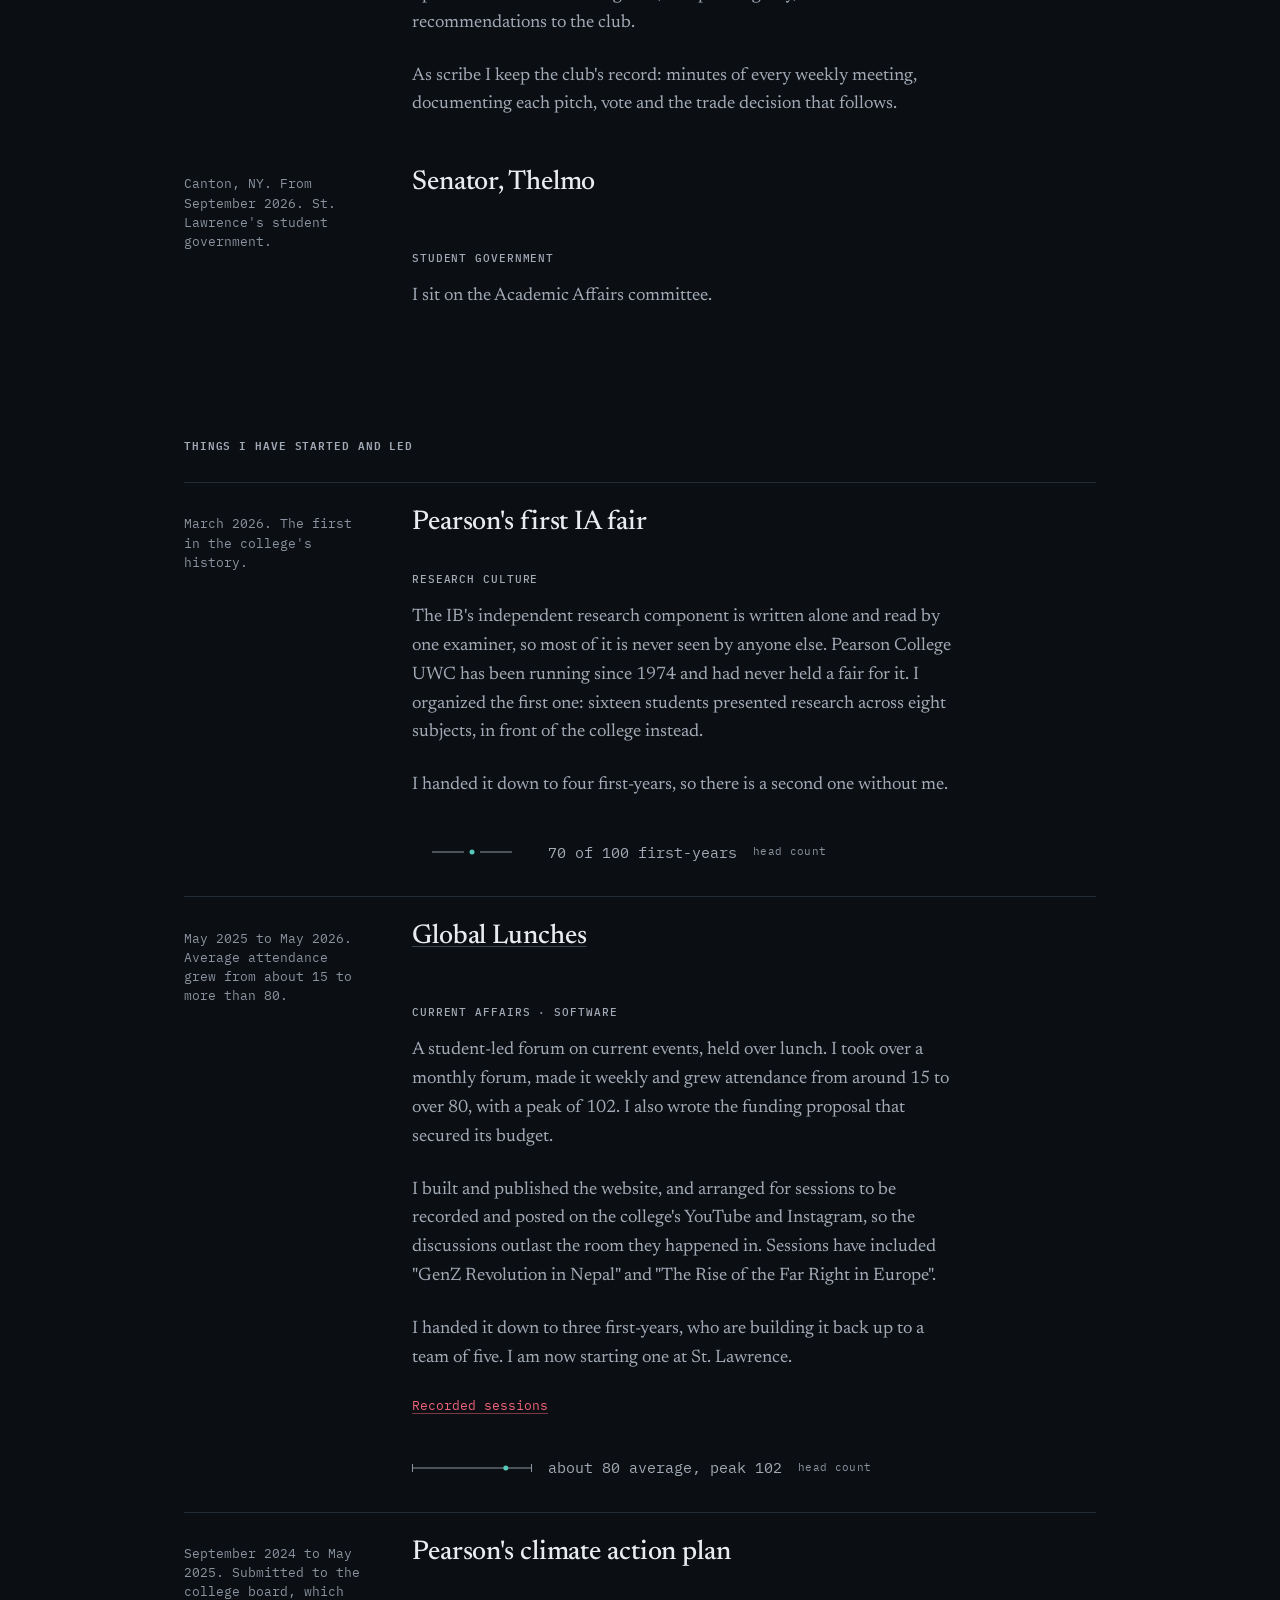
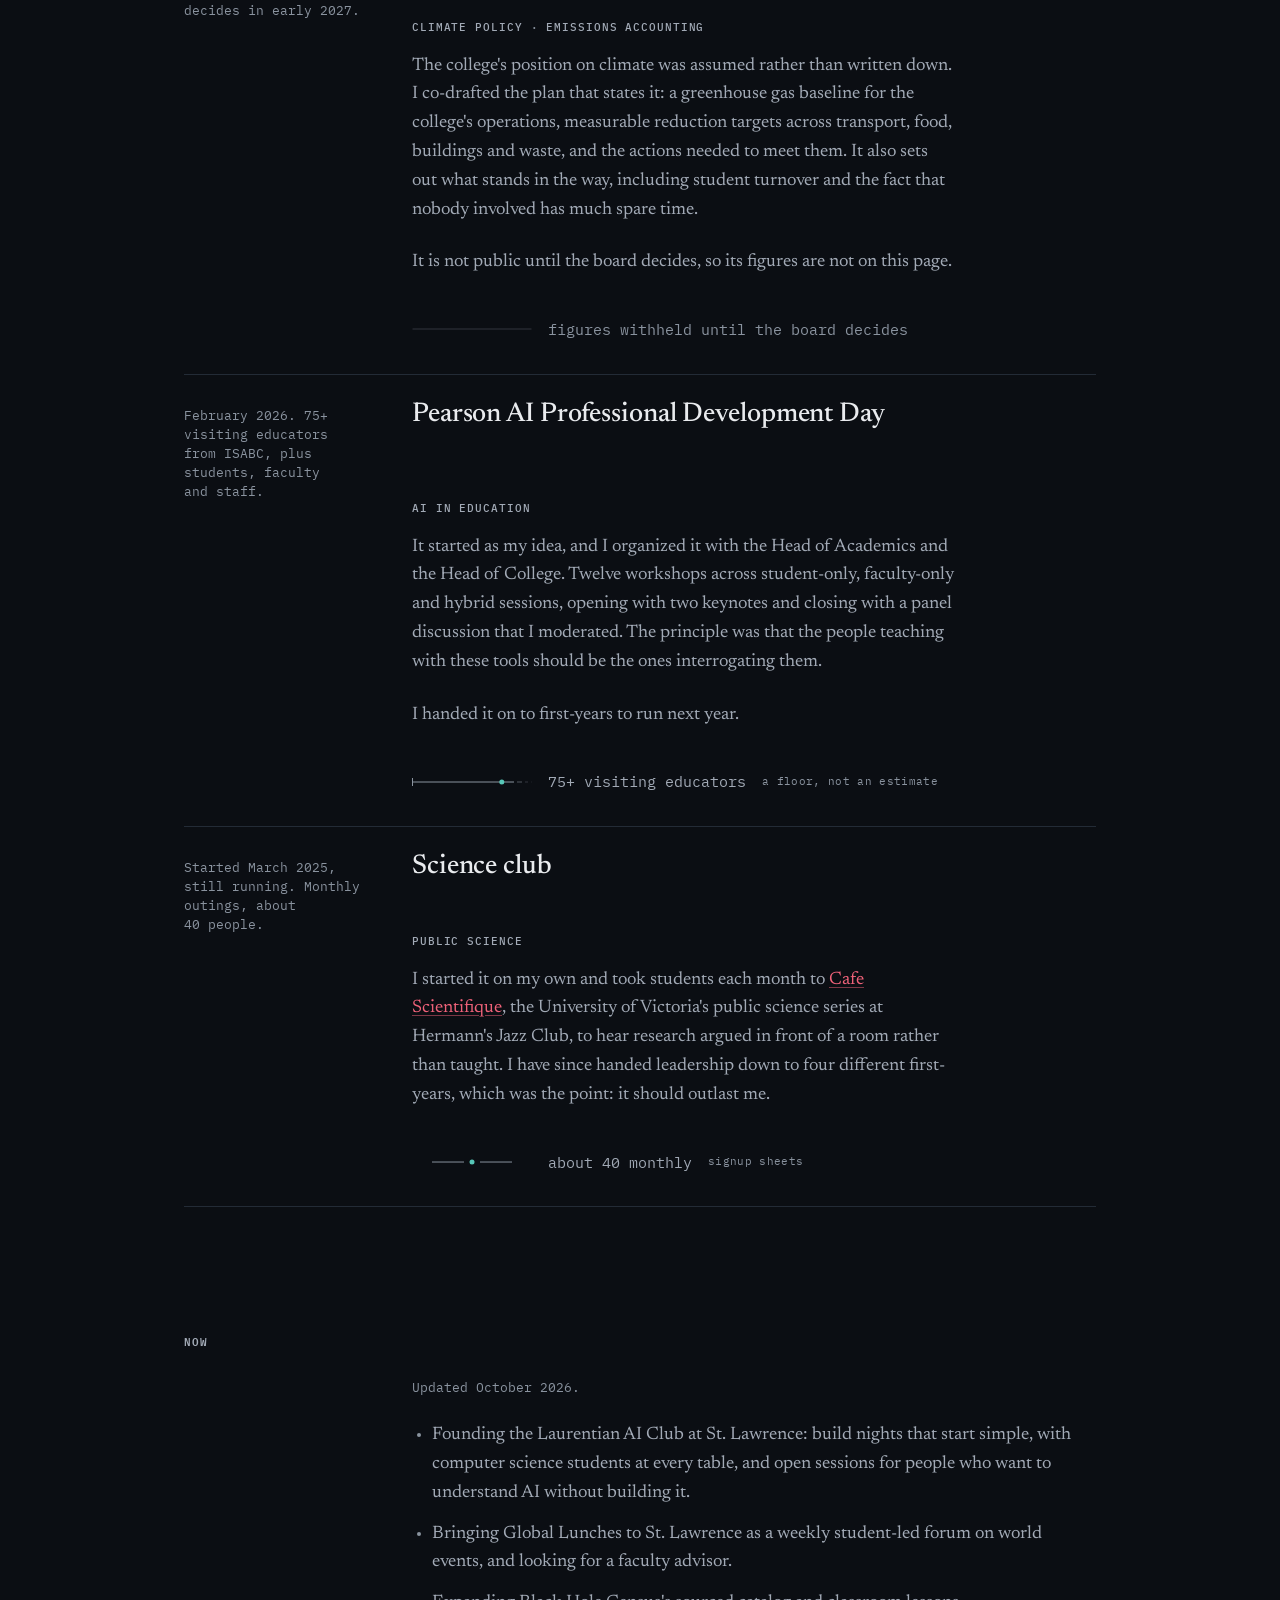
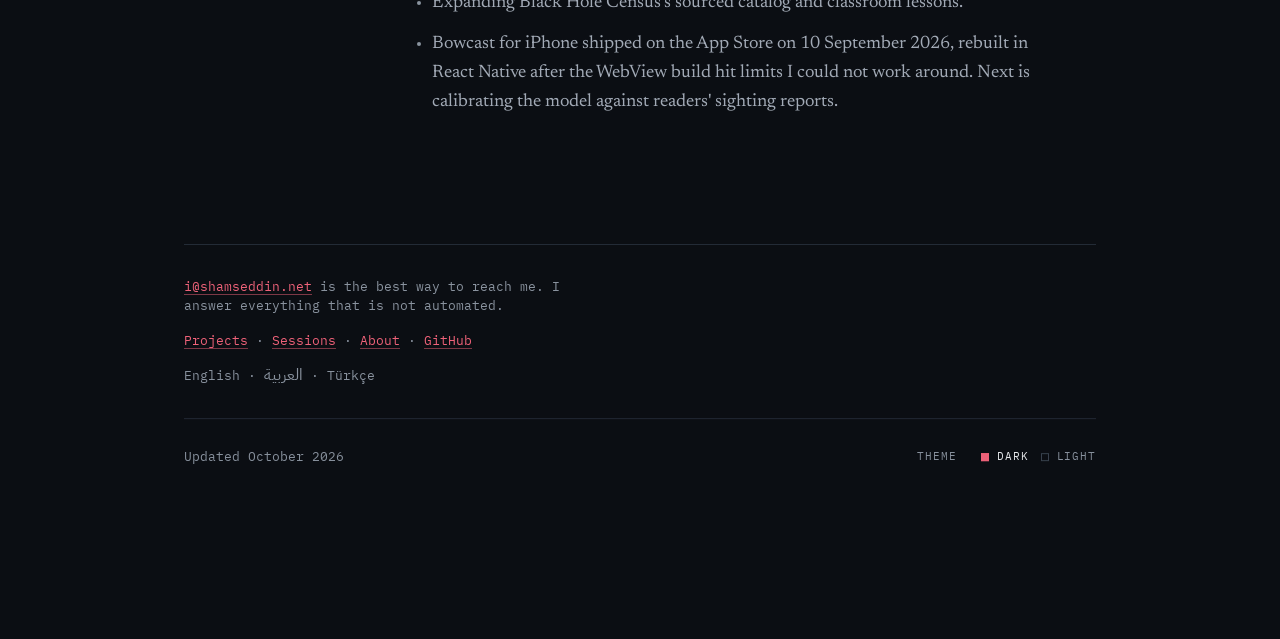
==== commit f2a03628: "October update: new roles, Race Rocks analysis, dark by default Content: - Analysis section with the" ====
--- a/public/index.html
+++ b/public/index.html
@@ -1,14 +1,14 @@
-<!-- @dsCard group="shamseddin.net" viewport="1200x900" name="Home" subtitle="Intro, the reading, built, started, work, now" -->
+<!-- @dsCard group="shamseddin.net" viewport="1200x900" name="Home" subtitle="Intro, analysis, built, education, work, started and led, now" -->
 <!doctype html>
 <html lang="en">
 <head>
 <meta charset="utf-8">
 <meta name="viewport" content="width=device-width, initial-scale=1">
 <title>Shamseddin Alsheikh</title>
-<meta name="description" content="Shamseddin Alsheikh. I get curious, then I build. Physics and computer science at St. Lawrence University.">
+<meta name="description" content="Shamseddin Alsheikh. I get curious, then I build. Physics and statistics at St. Lawrence University.">
 <link rel="stylesheet" href="style.css">
 <link rel="icon" href="assets/interval-mark.svg" type="image/svg+xml">
-<script>try{var t=localStorage.getItem("theme");if(t&&t!=="system")document.documentElement.setAttribute("data-theme",t)}catch(e){}</script>
+<script>try{var t=localStorage.getItem("theme");if(t==="light")document.documentElement.setAttribute("data-theme",t)}catch(e){}</script>
 
 <meta property="og:type" content="profile">
 <meta property="og:title" content="Shamseddin Alsheikh">
@@ -23,7 +23,7 @@
   "name": "Shamseddin Alsheikh",
   "url": "https://shamseddin.net/",
   "email": "mailto:i@shamseddin.net",
-  "description": "I get curious, then I build. Physics and computer science at St. Lawrence University.",
+  "description": "I get curious, then I build. Physics and statistics at St. Lawrence University.",
   "alumniOf": [
     { "@type": "EducationalOrganization", "name": "Pearson College UWC" },
     { "@type": "CollegeOrUniversity", "name": "St. Lawrence University" }
@@ -56,7 +56,7 @@
       better.
     </p>
     <p>
-      Physics and computer science at St. Lawrence University, class of 2030, aiming at a career
+      Physics and statistics at St. Lawrence University, class of 2030, aiming at a career
       where hard problems need solving. Two years at Pearson College UWC, living with students from
       more than 90 countries, taught me to work with anyone. It also taught me that the best ideas
       come from outside the room they are needed in, whether that is across fields, specialties or
@@ -66,6 +66,44 @@
       Originally from Syria, grew up in Turkey.
     </p>
   </header>
+
+  <!-- ============================================================
+       ANALYSIS: work done for someone else. Summary only, by the
+       owner's decision: the delivered report is not published here.
+       ============================================================ -->
+  <section aria-labelledby="analysis">
+    <h2 id="analysis" data-reveal>Analysis</h2>
+
+    <article class="entry" data-reveal-group>
+      <h3>Wind at Race Rocks and oil spill response</h3>
+      <p class="meta">July 2026. Prepared for Garry Fletcher, Race Rocks Marine Ecological Reserve.</p>
+      <p class="field"><span>Data analysis</span><span class="field-sep" aria-hidden="true">&middot;</span><span>Oil spill response</span></p>
+      <p>
+        One question: how often is it too windy at Race Rocks to contain an oil spill? Containment
+        boom and skimmers stop working at around 28 km/h, when oil is driven over and under the boom
+        and crews cannot safely tend it. Race Rocks sits at the eastern entrance to the Strait of
+        Juan de Fuca, in the tanker lane.
+      </p>
+      <p>
+        I took every hourly observation from Environment and Climate Change Canada's Race Rocks
+        station for 2021 to 2025, confirmed it was the only station there with hourly records, and
+        left missing hours out instead of counting them as calm.
+      </p>
+      <p>
+        Over five years the wind was at or above the threshold 43.1% of the time. The surprise was
+        the season. The worst months are not the winter storms but the summer, when a westerly
+        funnels up the Strait almost every afternoon. July averaged 79.1%, during peak vessel
+        traffic, seal haul-outs and seabird breeding. On half of all days there was no 12-hour
+        window calm enough to work in.
+      </p>
+      <p>
+        These figures are conservative: they count sustained wind rather than gusts, and ignore the
+        sea state that lingers after the wind drops. Moving the threshold anywhere from 25 to
+        35 km/h still leaves between 30% and 49% of hours unworkable.
+      </p>
+    <p class="figure"><svg class="mark mark--point" viewBox="0 0 120 24" preserveAspectRatio="none" aria-hidden="true"><line class="mark-rule" vector-effect="non-scaling-stroke" x1="20" y1="12" x2="52" y2="12"/><line class="mark-rule" vector-effect="non-scaling-stroke" x1="68" y1="12" x2="100" y2="12"/><circle class="mark-point" cx="60" cy="12" r="2.5"/></svg><span class="figure-value">43.1% of hours at or above 28 km/h</span><span class="figure-source">ECCC station 10943, 43,545 hourly readings</span></p>
+</article>
+  </section>
 
   <!-- ============================================================
        PROJECTS: click-throughs. Each links out to where the thing
@@ -157,9 +195,12 @@
     <h2 id="education" data-reveal>Education</h2>
     <article class="entry" data-reveal-group>
       <h3>St. Lawrence University</h3>
-      <p class="meta">From September 2026. Class of 2030.</p>
-      <p class="field"><span>Physics</span><span class="field-sep" aria-hidden="true">&middot;</span><span>Computer science</span></p>
-      <p>Physics and Computer Science.</p>
+      <p class="meta">From August 2026. Class of 2030.</p>
+      <p class="field"><span>Physics</span><span class="field-sep" aria-hidden="true">&middot;</span><span>Statistics</span></p>
+      <p>
+        Double major in Physics and Statistics. First semester: University Physics with lab,
+        Calculus II, and Computer Programming.
+      </p>
     </article>
     <article class="entry" data-reveal-group>
       <h3>Pearson College UWC</h3>
@@ -174,17 +215,59 @@
   <section aria-labelledby="work">
     <h2 id="work" data-reveal>Experience</h2>
     <article class="entry" data-reveal-group>
+      <h3>News Editor and Digital Editor, The Hill News</h3>
+      <p class="meta">Canton, NY. From October 2026. St. Lawrence's weekly student newspaper.</p>
+      <p class="field"><span>Editing</span><span class="field-sep" aria-hidden="true">&middot;</span><span>Journalism</span></p>
+      <p>
+        I oversee and edit other writers' work, interview sources, and lay out the weekly issue. The
+        job is making each claim clear and checking that it is sourced, on deadline.
+      </p>
+    </article>
+
+    <article class="entry" data-reveal-group>
+      <h3>Physics Tutor, St. Lawrence University</h3>
+      <p class="meta">Canton, NY. From September 2026.</p>
+      <p class="field"><span>Physics teaching</span></p>
+      <p>
+        I tutor College Physics students, one-on-one and in small groups, on problem setup and
+        coursework.
+      </p>
+    </article>
+
+    <article class="entry" data-reveal-group>
       <h3>AI Training Analyst, DataAnnotation</h3>
-      <p class="meta">Remote, ongoing. 80+ hours of training delivered.</p>
+      <p class="meta">Remote. May to August 2026. Promoted to QA reviewer.</p>
       <p class="field"><span>AI evaluation</span></p>
       <p>
-        Training work for frontier AI labs across technical and analytical projects. I design
-        adversarial test cases, evaluate model outputs across writing, reasoning and code, and
-        review other annotators' judgments. It is a good way to stay honest about what these systems
-        can and cannot do.
-      </p>
-    <p class="figure"><svg class="mark mark--bound" viewBox="0 0 120 24" preserveAspectRatio="none" aria-hidden="true"><line class="mark-cap" vector-effect="non-scaling-stroke" x1="0.5" y1="8" x2="0.5" y2="16"/><line class="mark-rule" vector-effect="non-scaling-stroke" x1="0.5" y1="12" x2="102" y2="12"/><line class="mark-rule" vector-effect="non-scaling-stroke" x1="105" y1="12" x2="110" y2="12" opacity="0.55"/><line class="mark-rule" vector-effect="non-scaling-stroke" x1="113" y1="12" x2="116" y2="12" opacity="0.3"/><line class="mark-rule" vector-effect="non-scaling-stroke" x1="119" y1="12" x2="120" y2="12" opacity="0.15"/><circle class="mark-point" cx="95.7" cy="12" r="2.5"/></svg><span class="figure-value">80+ hours delivered</span><span class="figure-source">platform record</span></p>
-</article>
+        Training work for frontier AI labs across technical and analytical projects. I designed
+        adversarial test cases and evaluated model outputs across writing, reasoning and code. After
+        promotion to QA reviewer, I audited other analysts' evaluations against the rubric. It is a
+        good way to stay honest about what these systems can and cannot do.
+      </p>
+    <p class="figure"><svg class="mark mark--bound" viewBox="0 0 120 24" preserveAspectRatio="none" aria-hidden="true"><line class="mark-cap" vector-effect="non-scaling-stroke" x1="0.5" y1="8" x2="0.5" y2="16"/><line class="mark-rule" vector-effect="non-scaling-stroke" x1="0.5" y1="12" x2="102" y2="12"/><line class="mark-rule" vector-effect="non-scaling-stroke" x1="105" y1="12" x2="110" y2="12" opacity="0.55"/><line class="mark-rule" vector-effect="non-scaling-stroke" x1="113" y1="12" x2="116" y2="12" opacity="0.3"/><line class="mark-rule" vector-effect="non-scaling-stroke" x1="119" y1="12" x2="120" y2="12" opacity="0.15"/><circle class="mark-point" cx="95.7" cy="12" r="2.5"/></svg><span class="figure-value">90+ hours delivered</span><span class="figure-source">platform record</span></p>
+</article>
+
+    <article class="entry" data-reveal-group>
+      <h3>Sector Analyst and Scribe, Crown Royalties Investment Club</h3>
+      <p class="meta">Canton, NY. From September 2026. A student-run portfolio of about $237,000 (October 2026).</p>
+      <p class="field"><span>Equity analysis</span><span class="field-sep" aria-hidden="true">&middot;</span><span>Record keeping</span></p>
+      <p>
+        I am the only analyst on Communication Services ($30,000) and also cover Energy ($12,000):
+        tracking the holdings, presenting weekly sector updates built on Bloomberg data, and pitching
+        buy, hold and sell recommendations to the club.
+      </p>
+      <p>
+        As scribe I keep the club's record: minutes of every weekly meeting, documenting each pitch,
+        vote and the trade decision that follows.
+      </p>
+    </article>
+
+    <article class="entry" data-reveal-group>
+      <h3>Senator, Thelmo</h3>
+      <p class="meta">Canton, NY. From September 2026. St. Lawrence's student government.</p>
+      <p class="field"><span>Student government</span></p>
+      <p>I sit on the Academic Affairs committee.</p>
+    </article>
   </section>
 
   <!-- ============================================================
@@ -193,22 +276,22 @@
        magnitude stays in the numeral where it belongs.
        ============================================================ -->
   <section class="record" aria-labelledby="started">
-    <h2 id="started" data-reveal>Things I have started</h2>
+    <h2 id="started" data-reveal>Things I have started and led</h2>
 
     <article class="entry" data-reveal-group>
       <h3>Pearson's first IA fair</h3>
-      <p class="meta">February 2026. The first in the college's history.</p>
+      <p class="meta">March 2026. The first in the college's history.</p>
       <p class="field"><span>Research culture</span></p>
       <p>
         The IB's independent research component is written alone and read by one examiner, so most
         of it is never seen by anyone else. Pearson College UWC has been running since 1974 and had
-        never held a fair for it. I organized the first one, and put the work in front of the
-        college instead.
+        never held a fair for it. I organized the first one: sixteen students presented research
+        across eight subjects, in front of the college instead.
       </p>
       <p>
         I handed it down to four first-years, so there is a second one without me.
       </p>
-    <p class="figure"><svg class="mark mark--unquantified" viewBox="0 0 120 24" preserveAspectRatio="none" aria-hidden="true"><line class="mark-rule" vector-effect="non-scaling-stroke" x1="0.5" y1="12" x2="119.5" y2="12"/></svg><span class="figure-value figure-value--absent">no attendance figure</span><span class="figure-source">not counted</span></p>
+    <p class="figure"><svg class="mark mark--point" viewBox="0 0 120 24" preserveAspectRatio="none" aria-hidden="true"><line class="mark-rule" vector-effect="non-scaling-stroke" x1="20" y1="12" x2="52" y2="12"/><line class="mark-rule" vector-effect="non-scaling-stroke" x1="68" y1="12" x2="100" y2="12"/><circle class="mark-point" cx="60" cy="12" r="2.5"/></svg><span class="figure-value">70 of 100 first-years</span><span class="figure-source">head count</span></p>
 </article>
 
     <article class="entry" data-reveal-group>
@@ -216,8 +299,9 @@
       <p class="meta">May 2025 to May 2026. Average attendance grew from about 15 to more than 80.</p>
       <p class="field"><span>Current affairs</span><span class="field-sep" aria-hidden="true">&middot;</span><span>Software</span></p>
       <p>
-        A student-led forum on current events, held over lunch. I took it from monthly to weekly and
-        grew attendance from around 15 to over 80, with a peak of 102.
+        A student-led forum on current events, held over lunch. I took over a monthly forum, made it
+        weekly and grew attendance from around 15 to over 80, with a peak of 102. I also wrote the
+        funding proposal that secured its budget.
       </p>
       <p>
         I built and published the website, and arranged for sessions to be recorded and posted on
@@ -226,7 +310,7 @@
       </p>
       <p>
         I handed it down to three first-years, who are building it back up to a team of five. I am
-        looking to start one at university too.
+        now starting one at St. Lawrence.
       </p>
       <p class="meta"><a href="sessions.html">Recorded sessions</a></p>
     <p class="figure"><svg class="mark mark--interval" viewBox="0 0 120 24" preserveAspectRatio="none" aria-hidden="true"><line class="mark-cap" vector-effect="non-scaling-stroke" x1="0.5" y1="8" x2="0.5" y2="16"/><line class="mark-rule" vector-effect="non-scaling-stroke" x1="0.5" y1="12" x2="119.5" y2="12"/><line class="mark-cap" vector-effect="non-scaling-stroke" x1="119.5" y1="8" x2="119.5" y2="16"/><circle class="mark-point" cx="93.8" cy="12" r="2.5"/></svg><span class="figure-value">about 80 average, peak 102</span><span class="figure-source">head count</span></p>
@@ -284,11 +368,12 @@
 
   <section aria-labelledby="now">
     <h2 id="now" data-reveal>Now</h2>
-    <p class="meta" data-reveal>Updated <time datetime="2026-09">September 2026</time>.</p>
+    <p class="meta" data-reveal>Updated <time datetime="2026-10">October 2026</time>.</p>
     <ul data-reveal>
+      <li>Founding the Laurentian AI Club at St. Lawrence: build nights that start simple, with computer science students at every table, and open sessions for people who want to understand AI without building it.</li>
+      <li>Bringing Global Lunches to St. Lawrence as a weekly student-led forum on world events, and looking for a faculty advisor.</li>
       <li>Expanding Black Hole Census's sourced catalog and classroom lessons.</li>
       <li>Bowcast for iPhone shipped on the App Store on 10 September 2026, rebuilt in React Native after the WebView build hit limits I could not work around. Next is calibrating the model against readers' sighting reports.</li>
-      <li>Starting at St. Lawrence University in September.</li>
     </ul>
   </section>
 
@@ -308,12 +393,11 @@
     </p>
     <p class="langs" lang="">English &middot; <span lang="ar" dir="rtl">&#1575;&#1604;&#1593;&#1585;&#1576;&#1610;&#1577;</span> &middot; <span lang="tr">T&uuml;rk&ccedil;e</span></p>
     <div class="footer-foot">
-      <span class="footer-stamp">Updated <time datetime="2026-08">August 2026</time></span>
+      <span class="footer-stamp">Updated <time datetime="2026-10">October 2026</time></span>
     <fieldset class="theme-toggle" id="theme-toggle">
       <legend>Theme</legend>
-      <label class="theme-option theme-option--on"><input type="radio" name="theme" value="system" checked>System</label>
+      <label class="theme-option theme-option--on"><input type="radio" name="theme" value="dark" checked>Dark</label>
       <label class="theme-option"><input type="radio" name="theme" value="light">Light</label>
-      <label class="theme-option"><input type="radio" name="theme" value="dark">Dark</label>
     </fieldset>
     </div>
     <script src="theme.js"></script>
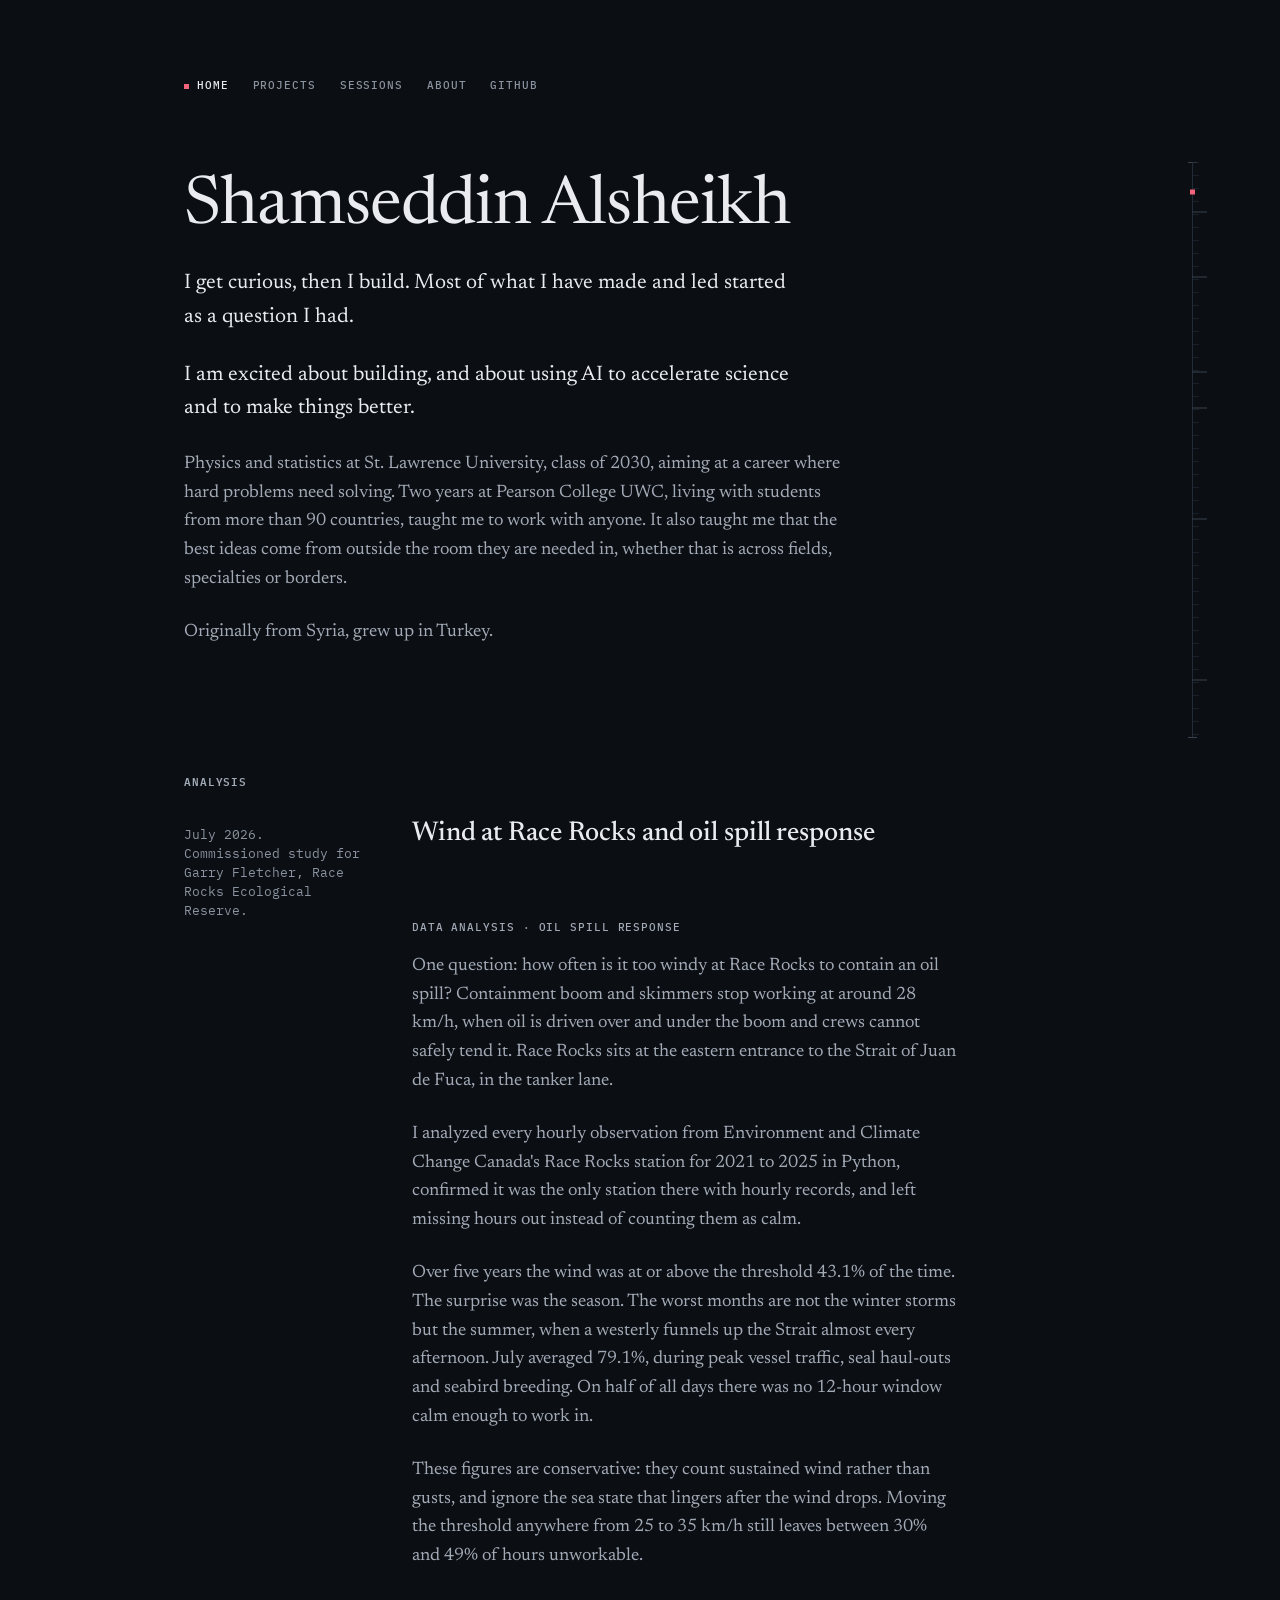
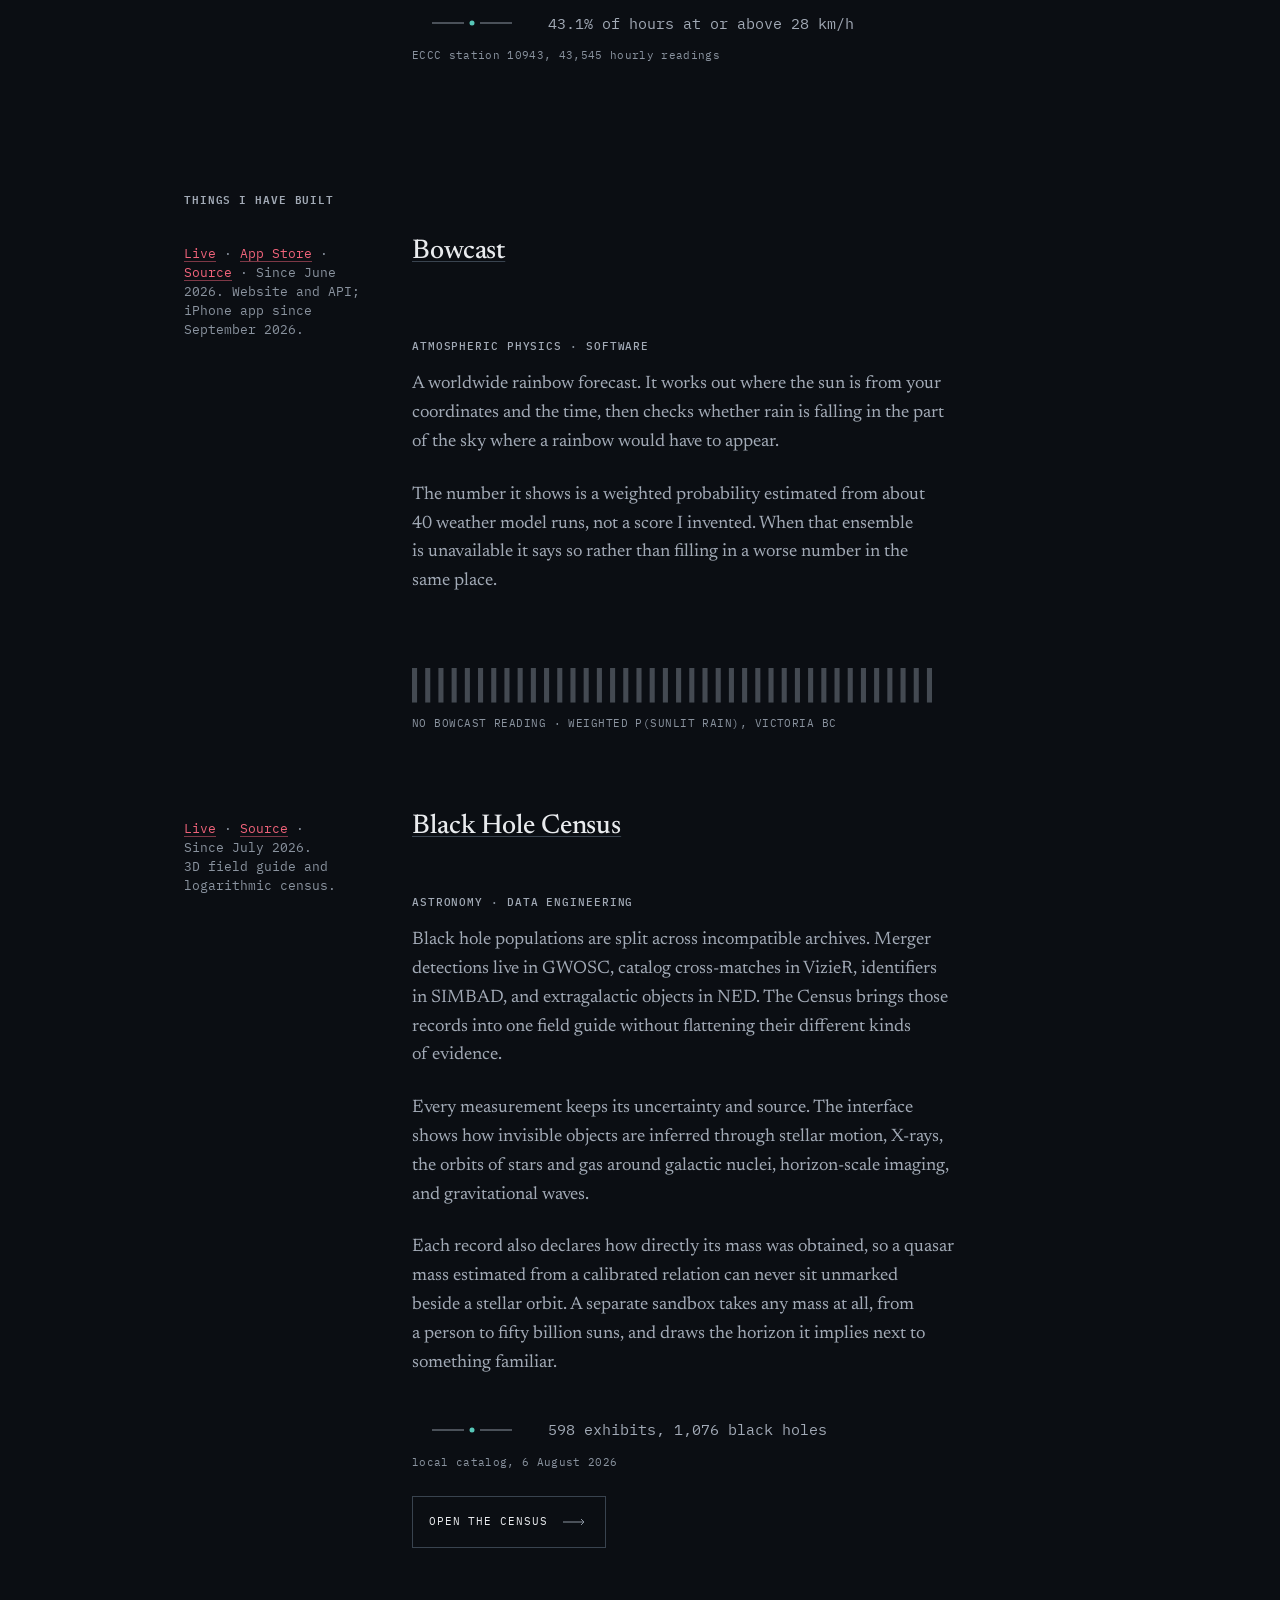
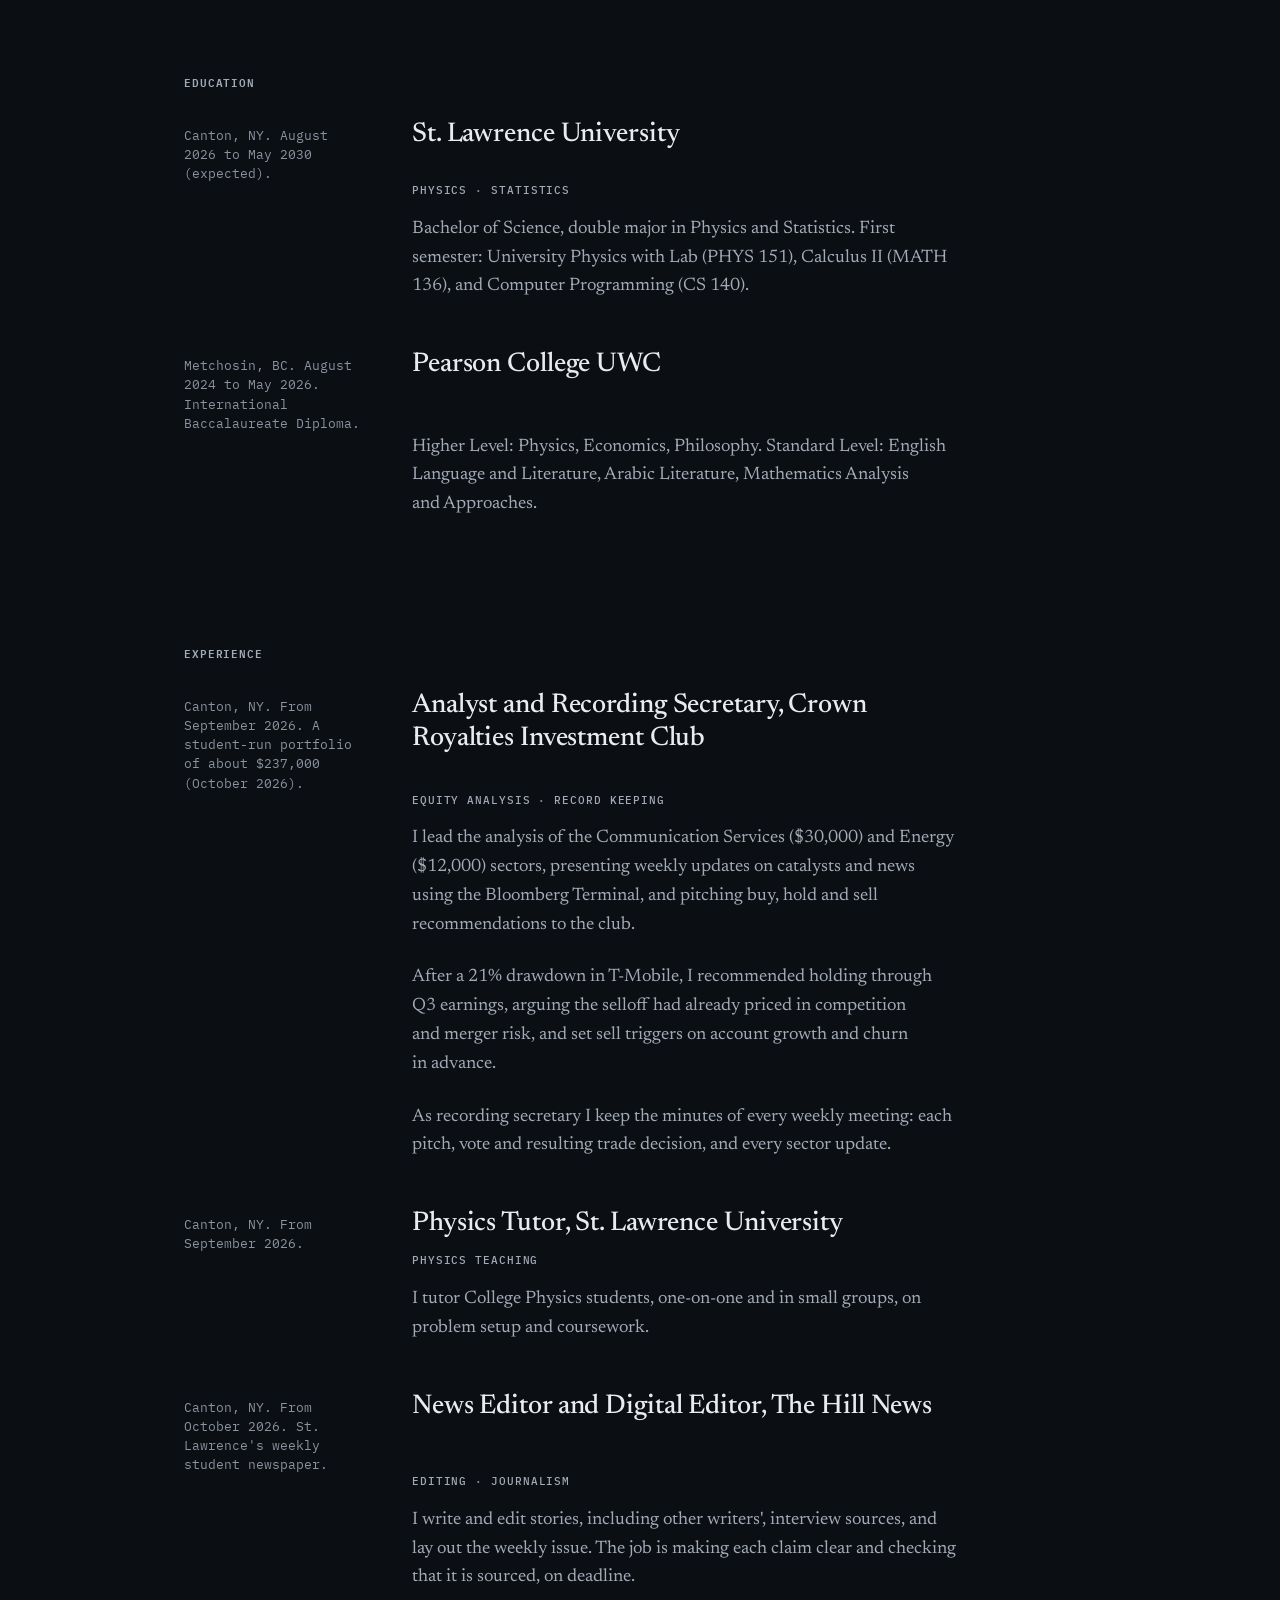
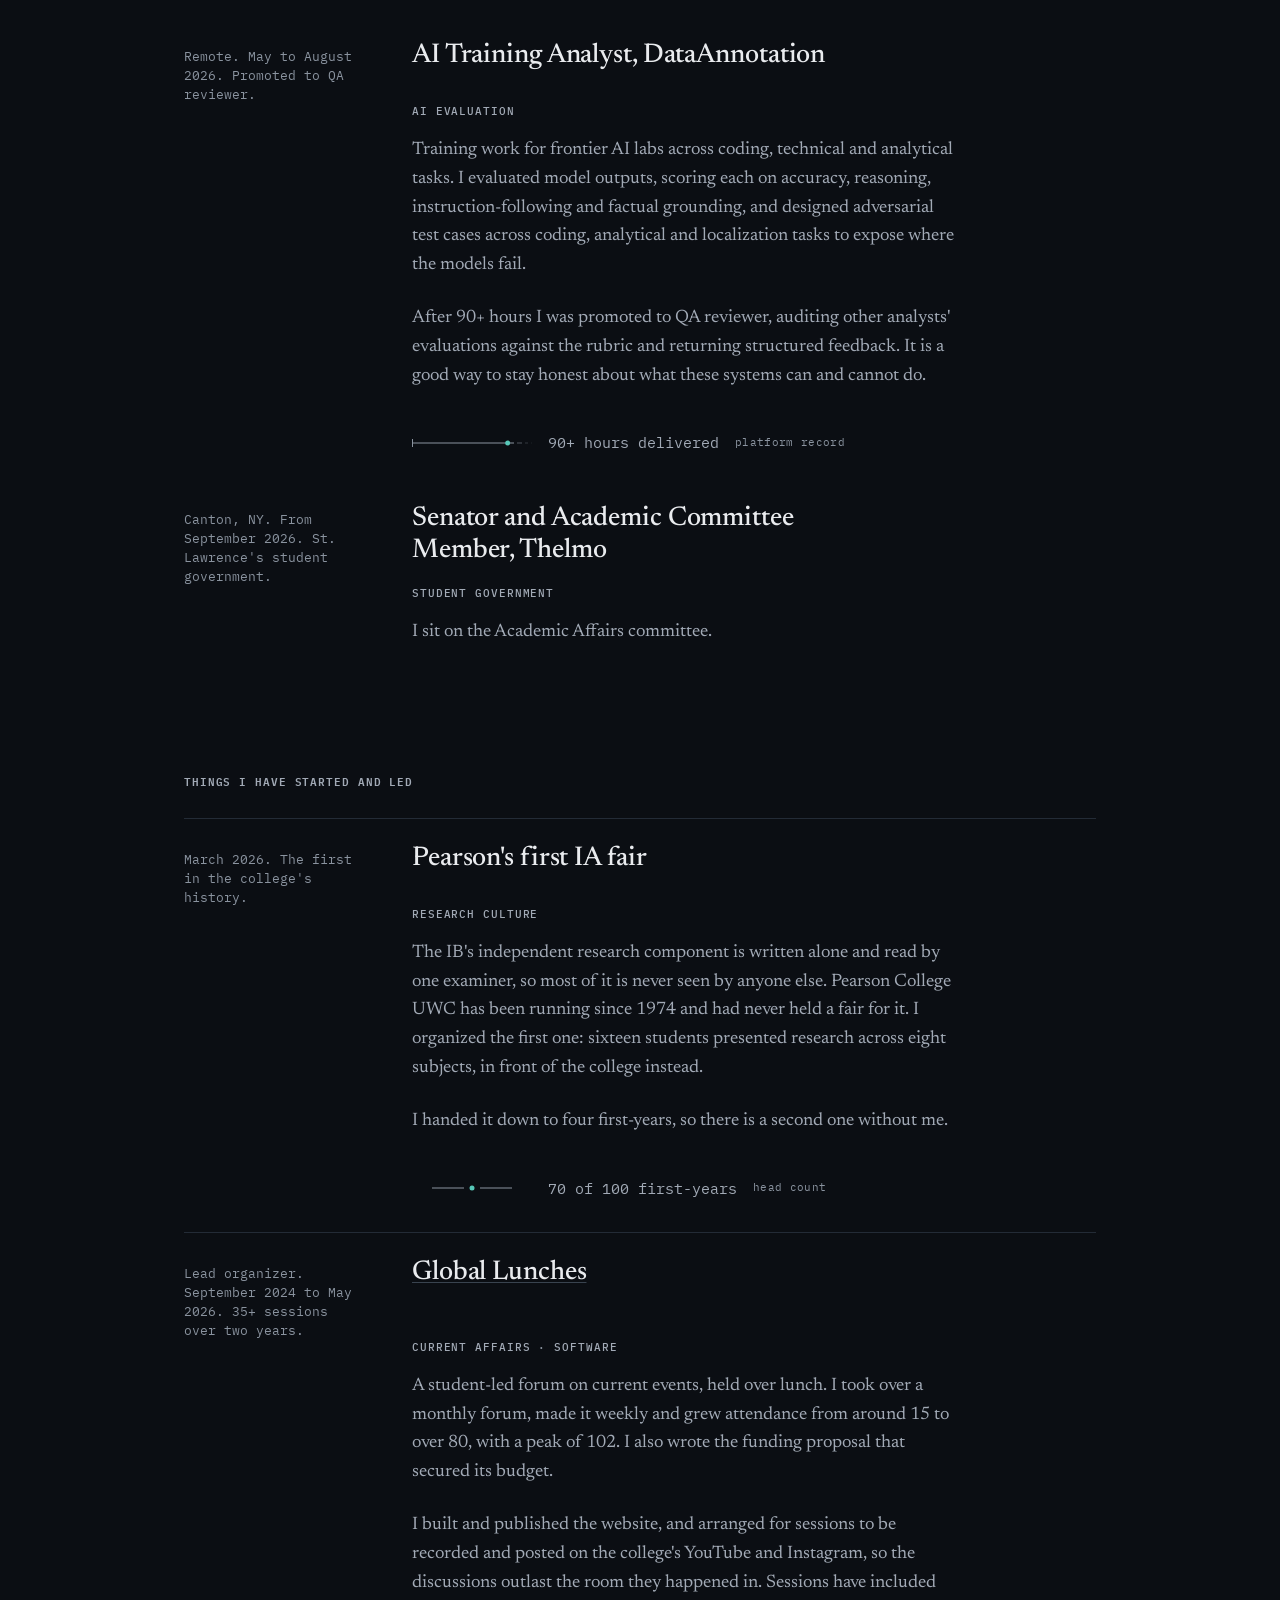
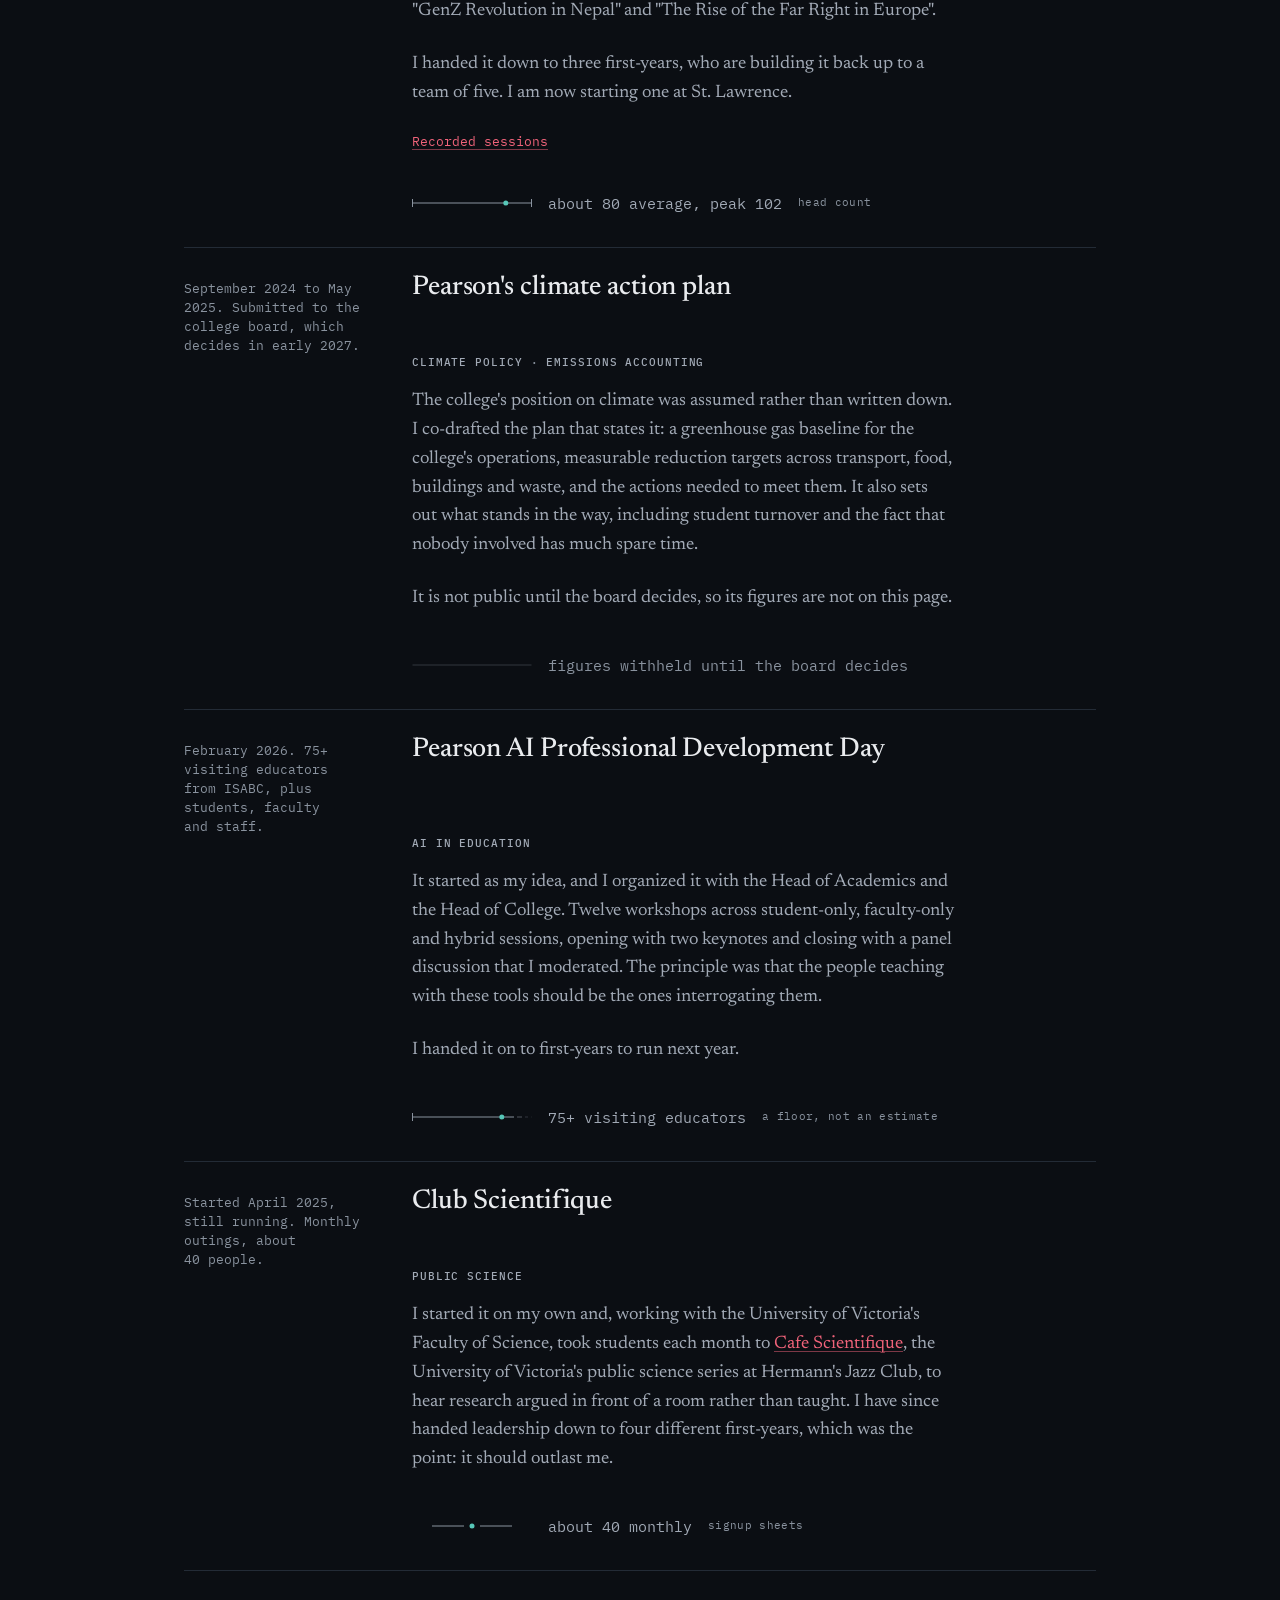
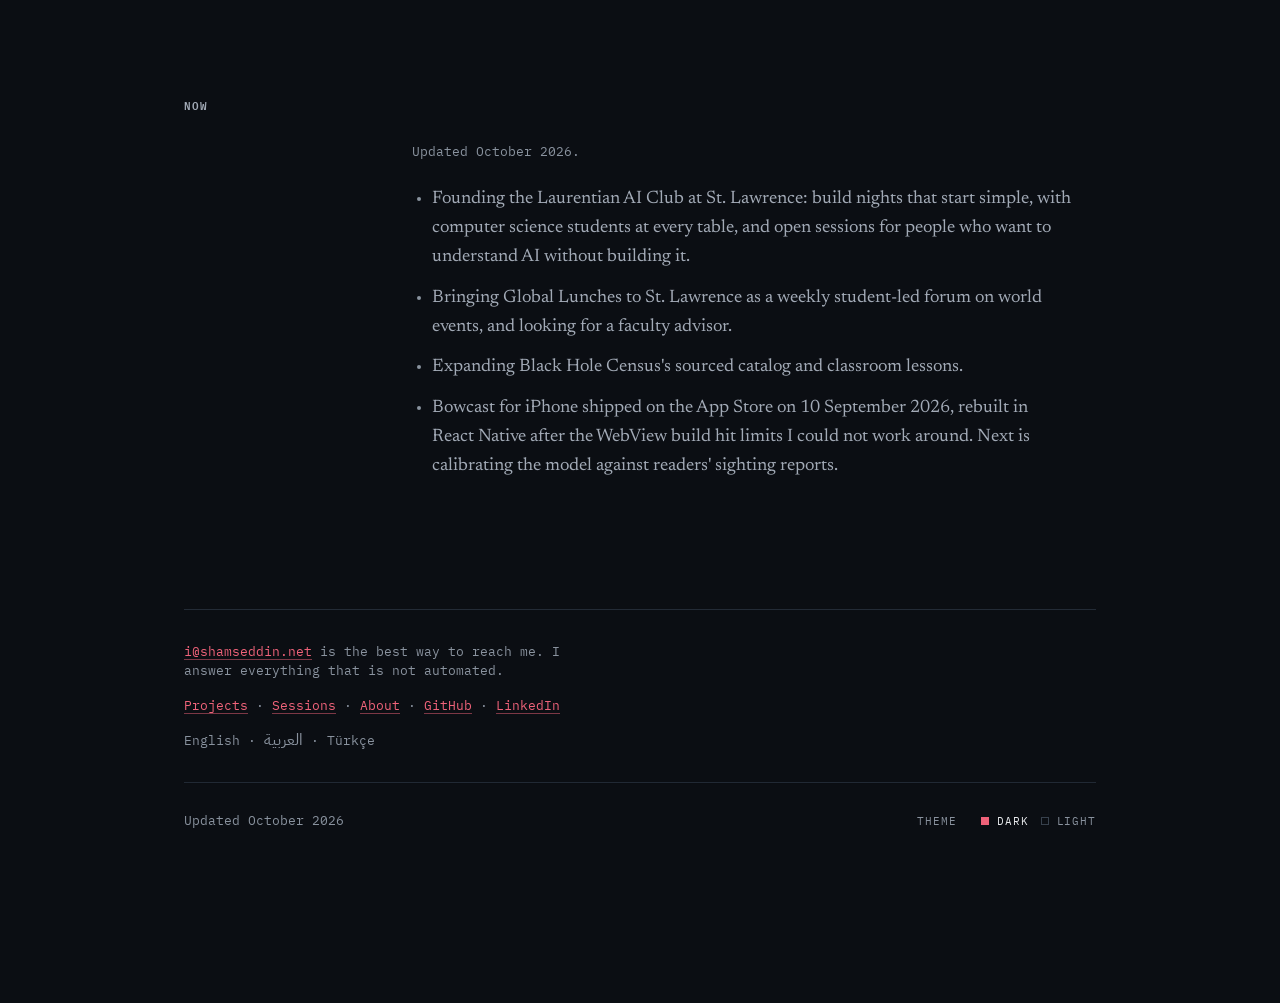
==== commit d0caf812: "Match the site to the current resume - Experience reordered as on the resume; CRIC title is now Anal" ====
--- a/public/index.html
+++ b/public/index.html
@@ -29,7 +29,7 @@
     { "@type": "CollegeOrUniversity", "name": "St. Lawrence University" }
   ],
   "knowsLanguage": ["en", "ar", "tr"],
-  "sameAs": ["https://github.com/thesunnyshams"]
+  "sameAs": ["https://github.com/thesunnyshams", "https://www.linkedin.com/in/shamseddin-alsheikh"]
 }
 </script>
 </head>
@@ -76,7 +76,7 @@
 
     <article class="entry" data-reveal-group>
       <h3>Wind at Race Rocks and oil spill response</h3>
-      <p class="meta">July 2026. Prepared for Garry Fletcher, Race Rocks Marine Ecological Reserve.</p>
+      <p class="meta">July 2026. Commissioned study for Garry Fletcher, Race Rocks Ecological Reserve.</p>
       <p class="field"><span>Data analysis</span><span class="field-sep" aria-hidden="true">&middot;</span><span>Oil spill response</span></p>
       <p>
         One question: how often is it too windy at Race Rocks to contain an oil spill? Containment
@@ -85,9 +85,9 @@
         Juan de Fuca, in the tanker lane.
       </p>
       <p>
-        I took every hourly observation from Environment and Climate Change Canada's Race Rocks
-        station for 2021 to 2025, confirmed it was the only station there with hourly records, and
-        left missing hours out instead of counting them as calm.
+        I analyzed every hourly observation from Environment and Climate Change Canada's Race Rocks
+        station for 2021 to 2025 in Python, confirmed it was the only station there with hourly
+        records, and left missing hours out instead of counting them as calm.
       </p>
       <p>
         Over five years the wind was at or above the threshold 43.1% of the time. The surprise was
@@ -121,7 +121,7 @@
         <span aria-hidden="true">&middot;</span>
         <a href="https://github.com/thesunnyshams/bowcast-web">Source</a>
         <span aria-hidden="true">&middot;</span>
-        Since June 2026. Web, and iPhone since September 2026.
+        Since June 2026. Website and API; iPhone app since September 2026.
       </p>
       <p class="field"><span>Atmospheric physics</span><span class="field-sep" aria-hidden="true">&middot;</span><span>Software</span></p>
       <p>
@@ -195,16 +195,16 @@
     <h2 id="education" data-reveal>Education</h2>
     <article class="entry" data-reveal-group>
       <h3>St. Lawrence University</h3>
-      <p class="meta">From August 2026. Class of 2030.</p>
+      <p class="meta">Canton, NY. August 2026 to May 2030 (expected).</p>
       <p class="field"><span>Physics</span><span class="field-sep" aria-hidden="true">&middot;</span><span>Statistics</span></p>
       <p>
-        Double major in Physics and Statistics. First semester: University Physics with lab,
-        Calculus II, and Computer Programming.
+        Bachelor of Science, double major in Physics and Statistics. First semester: University
+        Physics with Lab (PHYS 151), Calculus II (MATH 136), and Computer Programming (CS 140).
       </p>
     </article>
     <article class="entry" data-reveal-group>
       <h3>Pearson College UWC</h3>
-      <p class="meta">Victoria, BC. August 2024 to May 2026. International Baccalaureate Diploma.</p>
+      <p class="meta">Metchosin, BC. August 2024 to May 2026. International Baccalaureate Diploma.</p>
       <p>
         Higher Level: Physics, Economics, Philosophy. Standard Level: English Language and
         Literature, Arabic Literature, Mathematics Analysis and Approaches.
@@ -214,23 +214,44 @@
 
   <section aria-labelledby="work">
     <h2 id="work" data-reveal>Experience</h2>
+    <article class="entry" data-reveal-group>
+      <h3>Analyst and Recording Secretary, Crown Royalties Investment Club</h3>
+      <p class="meta">Canton, NY. From September 2026. A student-run portfolio of about $237,000 (October 2026).</p>
+      <p class="field"><span>Equity analysis</span><span class="field-sep" aria-hidden="true">&middot;</span><span>Record keeping</span></p>
+      <p>
+        I lead the analysis of the Communication Services ($30,000) and Energy ($12,000) sectors,
+        presenting weekly updates on catalysts and news using the Bloomberg Terminal, and pitching
+        buy, hold and sell recommendations to the club.
+      </p>
+      <p>
+        After a 21% drawdown in T-Mobile, I recommended holding through Q3 earnings, arguing the
+        selloff had already priced in competition and merger risk, and set sell triggers on account
+        growth and churn in advance.
+      </p>
+      <p>
+        As recording secretary I keep the minutes of every weekly meeting: each pitch, vote and
+        resulting trade decision, and every sector update.
+      </p>
+    </article>
+
+    <article class="entry" data-reveal-group>
+      <h3>Physics Tutor, St. Lawrence University</h3>
+      <p class="meta">Canton, NY. From September 2026.</p>
+      <p class="field"><span>Physics teaching</span></p>
+      <p>
+        I tutor College Physics students, one-on-one and in small groups, on problem setup and
+        coursework.
+      </p>
+    </article>
+
     <article class="entry" data-reveal-group>
       <h3>News Editor and Digital Editor, The Hill News</h3>
       <p class="meta">Canton, NY. From October 2026. St. Lawrence's weekly student newspaper.</p>
       <p class="field"><span>Editing</span><span class="field-sep" aria-hidden="true">&middot;</span><span>Journalism</span></p>
       <p>
-        I oversee and edit other writers' work, interview sources, and lay out the weekly issue. The
-        job is making each claim clear and checking that it is sourced, on deadline.
-      </p>
-    </article>
-
-    <article class="entry" data-reveal-group>
-      <h3>Physics Tutor, St. Lawrence University</h3>
-      <p class="meta">Canton, NY. From September 2026.</p>
-      <p class="field"><span>Physics teaching</span></p>
-      <p>
-        I tutor College Physics students, one-on-one and in small groups, on problem setup and
-        coursework.
+        I write and edit stories, including other writers', interview sources, and lay out the
+        weekly issue. The job is making each claim clear and checking that it is sourced, on
+        deadline.
       </p>
     </article>
 
@@ -239,31 +260,21 @@
       <p class="meta">Remote. May to August 2026. Promoted to QA reviewer.</p>
       <p class="field"><span>AI evaluation</span></p>
       <p>
-        Training work for frontier AI labs across technical and analytical projects. I designed
-        adversarial test cases and evaluated model outputs across writing, reasoning and code. After
-        promotion to QA reviewer, I audited other analysts' evaluations against the rubric. It is a
-        good way to stay honest about what these systems can and cannot do.
+        Training work for frontier AI labs across coding, technical and analytical tasks. I
+        evaluated model outputs, scoring each on accuracy, reasoning, instruction-following and
+        factual grounding, and designed adversarial test cases across coding, analytical and
+        localization tasks to expose where the models fail.
+      </p>
+      <p>
+        After 90+ hours I was promoted to QA reviewer, auditing other analysts' evaluations against
+        the rubric and returning structured feedback. It is a good way to stay honest about what
+        these systems can and cannot do.
       </p>
     <p class="figure"><svg class="mark mark--bound" viewBox="0 0 120 24" preserveAspectRatio="none" aria-hidden="true"><line class="mark-cap" vector-effect="non-scaling-stroke" x1="0.5" y1="8" x2="0.5" y2="16"/><line class="mark-rule" vector-effect="non-scaling-stroke" x1="0.5" y1="12" x2="102" y2="12"/><line class="mark-rule" vector-effect="non-scaling-stroke" x1="105" y1="12" x2="110" y2="12" opacity="0.55"/><line class="mark-rule" vector-effect="non-scaling-stroke" x1="113" y1="12" x2="116" y2="12" opacity="0.3"/><line class="mark-rule" vector-effect="non-scaling-stroke" x1="119" y1="12" x2="120" y2="12" opacity="0.15"/><circle class="mark-point" cx="95.7" cy="12" r="2.5"/></svg><span class="figure-value">90+ hours delivered</span><span class="figure-source">platform record</span></p>
 </article>
 
     <article class="entry" data-reveal-group>
-      <h3>Sector Analyst and Scribe, Crown Royalties Investment Club</h3>
-      <p class="meta">Canton, NY. From September 2026. A student-run portfolio of about $237,000 (October 2026).</p>
-      <p class="field"><span>Equity analysis</span><span class="field-sep" aria-hidden="true">&middot;</span><span>Record keeping</span></p>
-      <p>
-        I am the only analyst on Communication Services ($30,000) and also cover Energy ($12,000):
-        tracking the holdings, presenting weekly sector updates built on Bloomberg data, and pitching
-        buy, hold and sell recommendations to the club.
-      </p>
-      <p>
-        As scribe I keep the club's record: minutes of every weekly meeting, documenting each pitch,
-        vote and the trade decision that follows.
-      </p>
-    </article>
-
-    <article class="entry" data-reveal-group>
-      <h3>Senator, Thelmo</h3>
+      <h3>Senator and Academic Committee Member, Thelmo</h3>
       <p class="meta">Canton, NY. From September 2026. St. Lawrence's student government.</p>
       <p class="field"><span>Student government</span></p>
       <p>I sit on the Academic Affairs committee.</p>
@@ -296,7 +307,7 @@
 
     <article class="entry" data-reveal-group>
       <h3><a href="https://globallunches.com">Global Lunches</a></h3>
-      <p class="meta">May 2025 to May 2026. Average attendance grew from about 15 to more than 80.</p>
+      <p class="meta">Lead organizer. September 2024 to May 2026. 35+ sessions over two years.</p>
       <p class="field"><span>Current affairs</span><span class="field-sep" aria-hidden="true">&middot;</span><span>Software</span></p>
       <p>
         A student-led forum on current events, held over lunch. I took over a monthly forum, made it
@@ -352,11 +363,12 @@
 </article>
 
     <article class="entry" data-reveal-group>
-      <h3>Science club</h3>
-      <p class="meta">Started March 2025, still running. Monthly outings, about 40 people.</p>
+      <h3>Club Scientifique</h3>
+      <p class="meta">Started April 2025, still running. Monthly outings, about 40 people.</p>
       <p class="field"><span>Public science</span></p>
       <p>
-        I started it on my own and took students each month to
+        I started it on my own and, working with the University of Victoria's Faculty of Science,
+        took students each month to
         <a href="https://www.uvic.ca/science/donors/outreach/cafe-scientifique/index.php">Cafe
         Scientifique</a>, the University of Victoria's public science series at Hermann's Jazz Club,
         to hear research argued in front of a room rather than taught. I have since handed
@@ -390,6 +402,8 @@
       <a href="about.html">About</a>
       <span aria-hidden="true">&middot;</span>
       <a href="https://github.com/thesunnyshams">GitHub</a>
+      <span aria-hidden="true">&middot;</span>
+      <a href="https://www.linkedin.com/in/shamseddin-alsheikh">LinkedIn</a>
     </p>
     <p class="langs" lang="">English &middot; <span lang="ar" dir="rtl">&#1575;&#1604;&#1593;&#1585;&#1576;&#1610;&#1577;</span> &middot; <span lang="tr">T&uuml;rk&ccedil;e</span></p>
     <div class="footer-foot">
